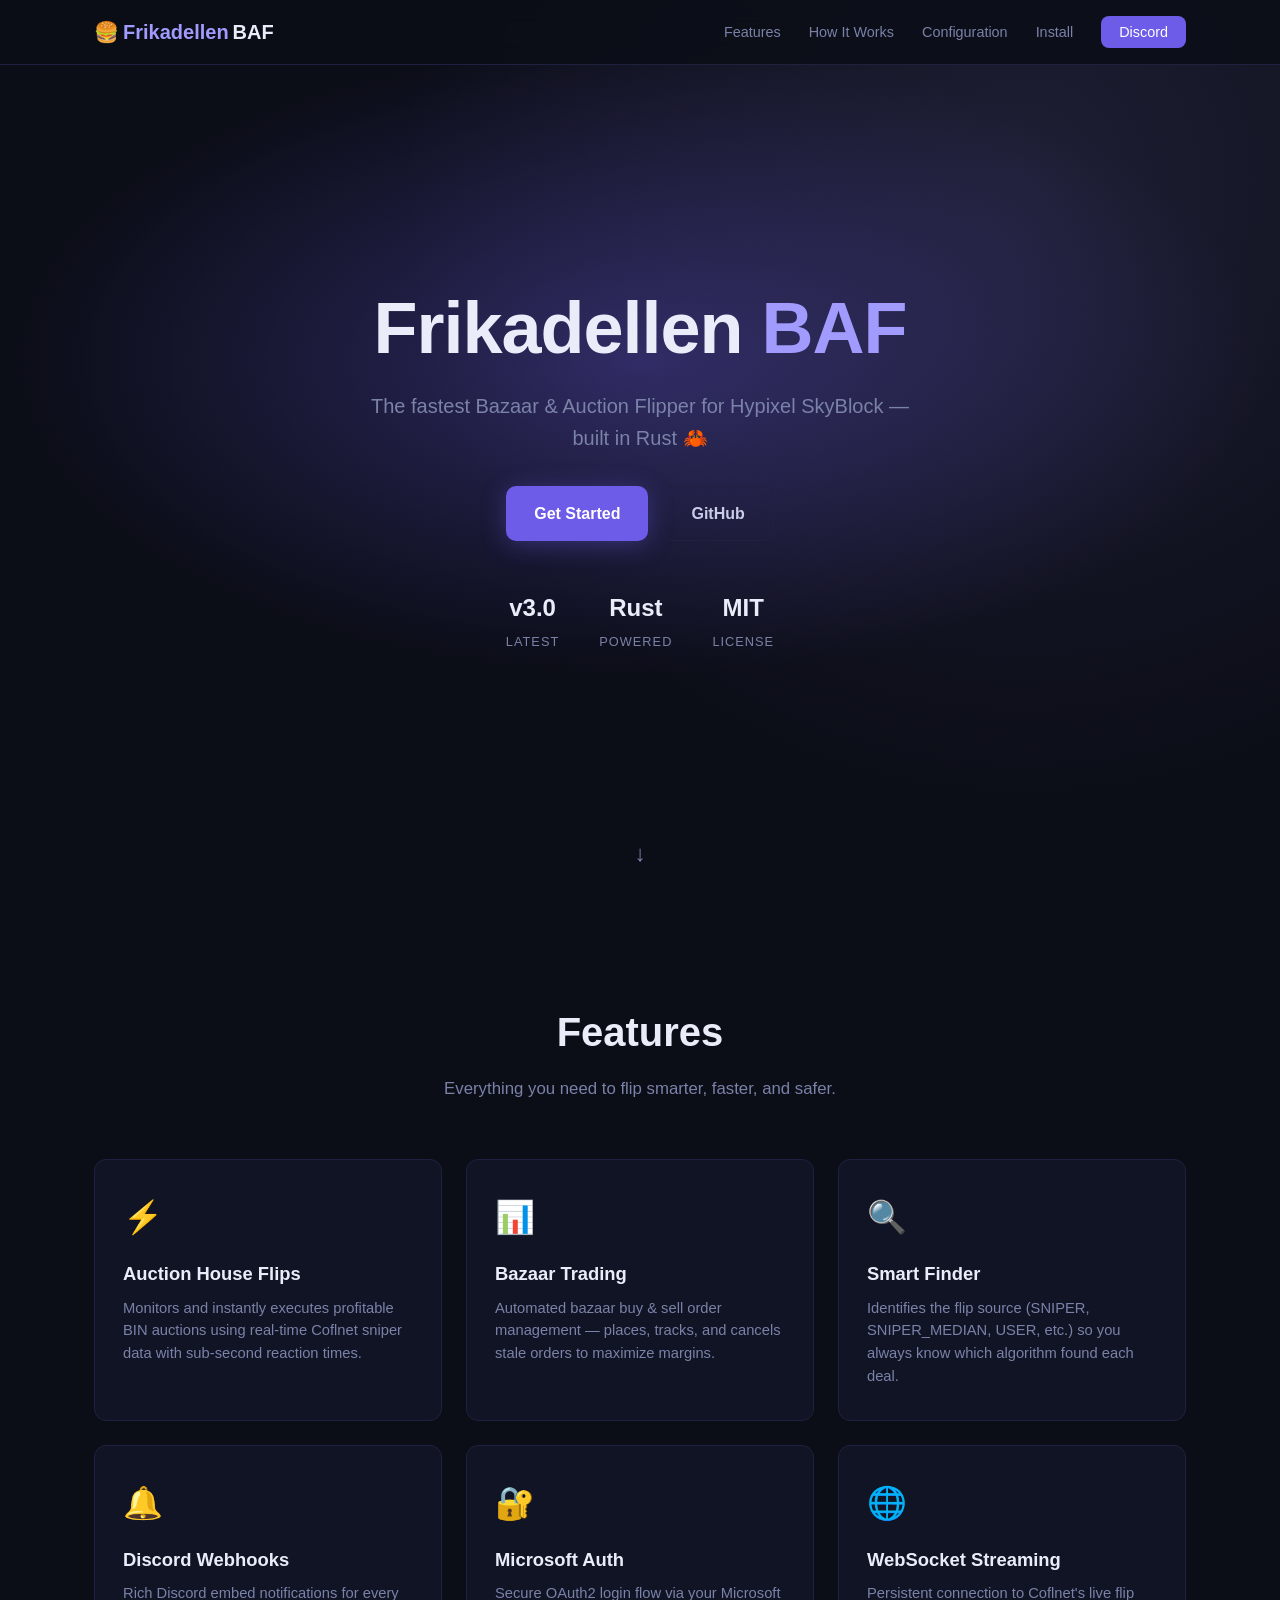
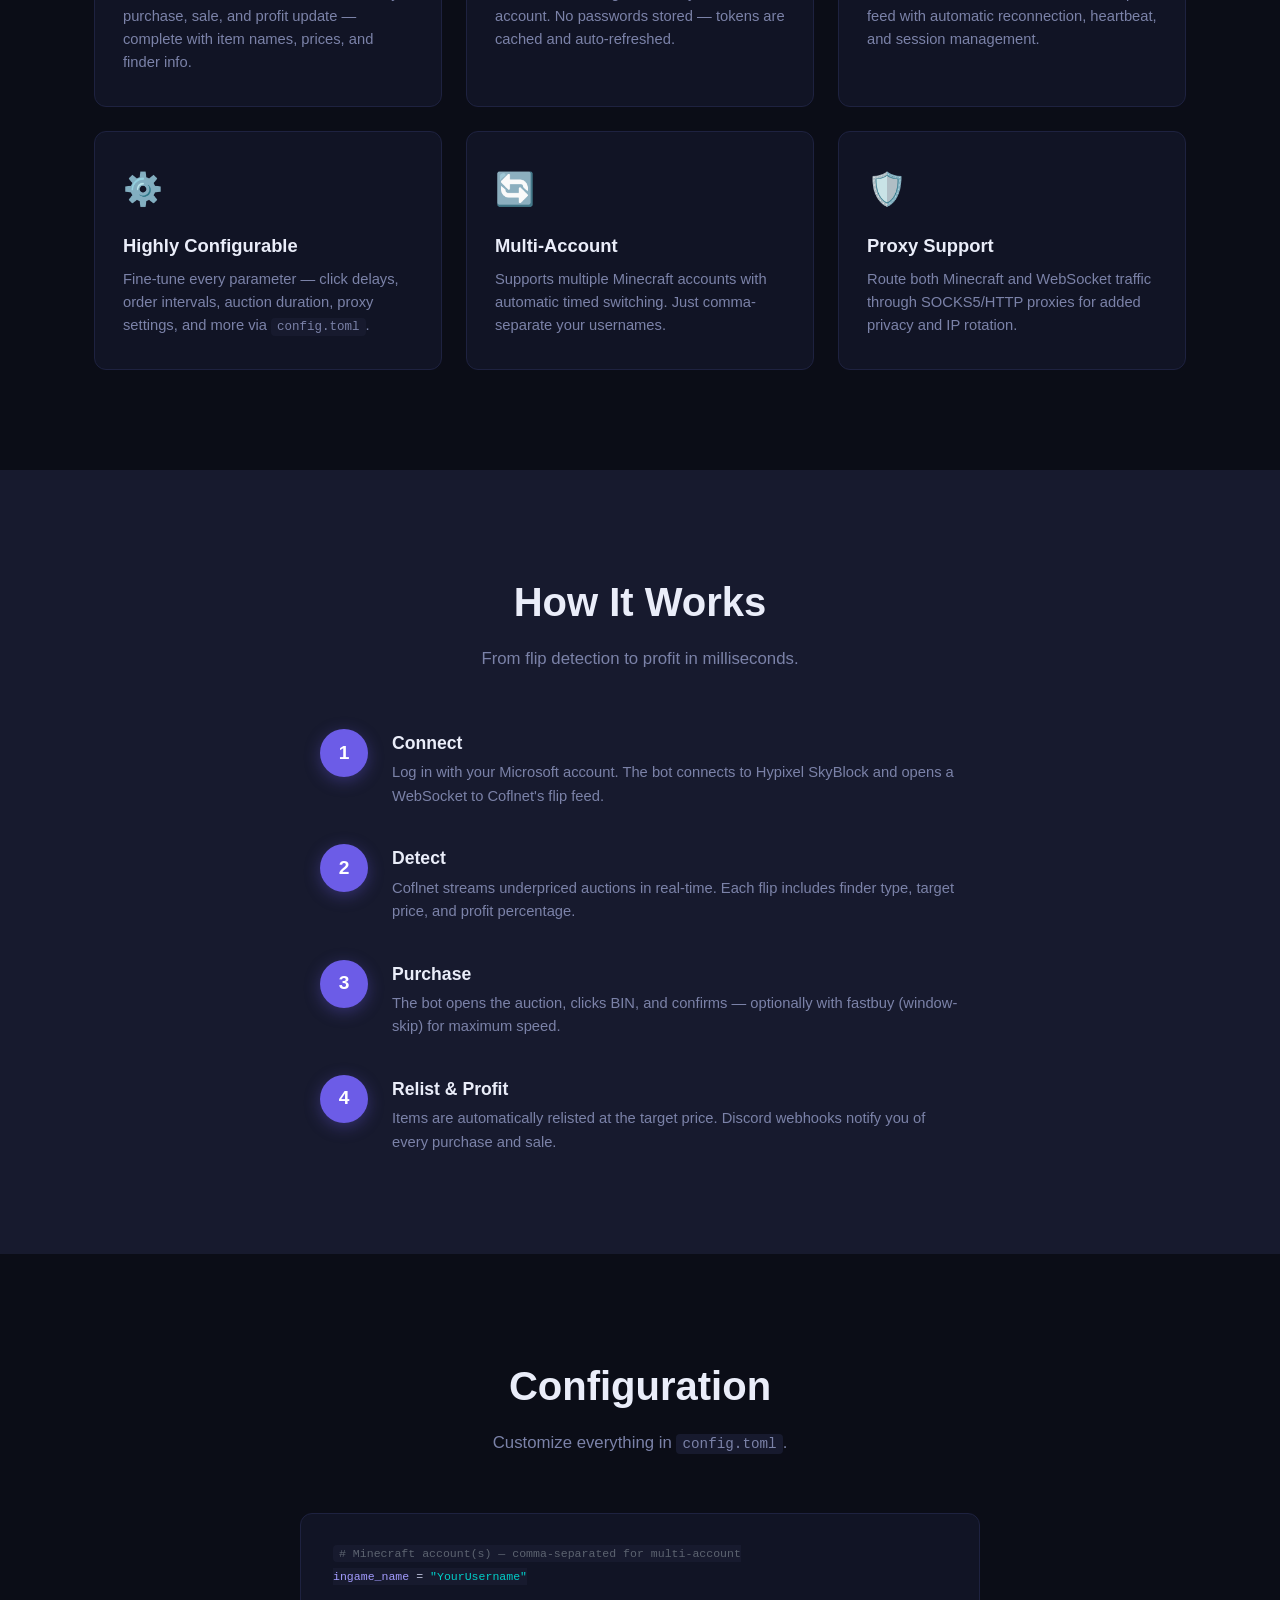
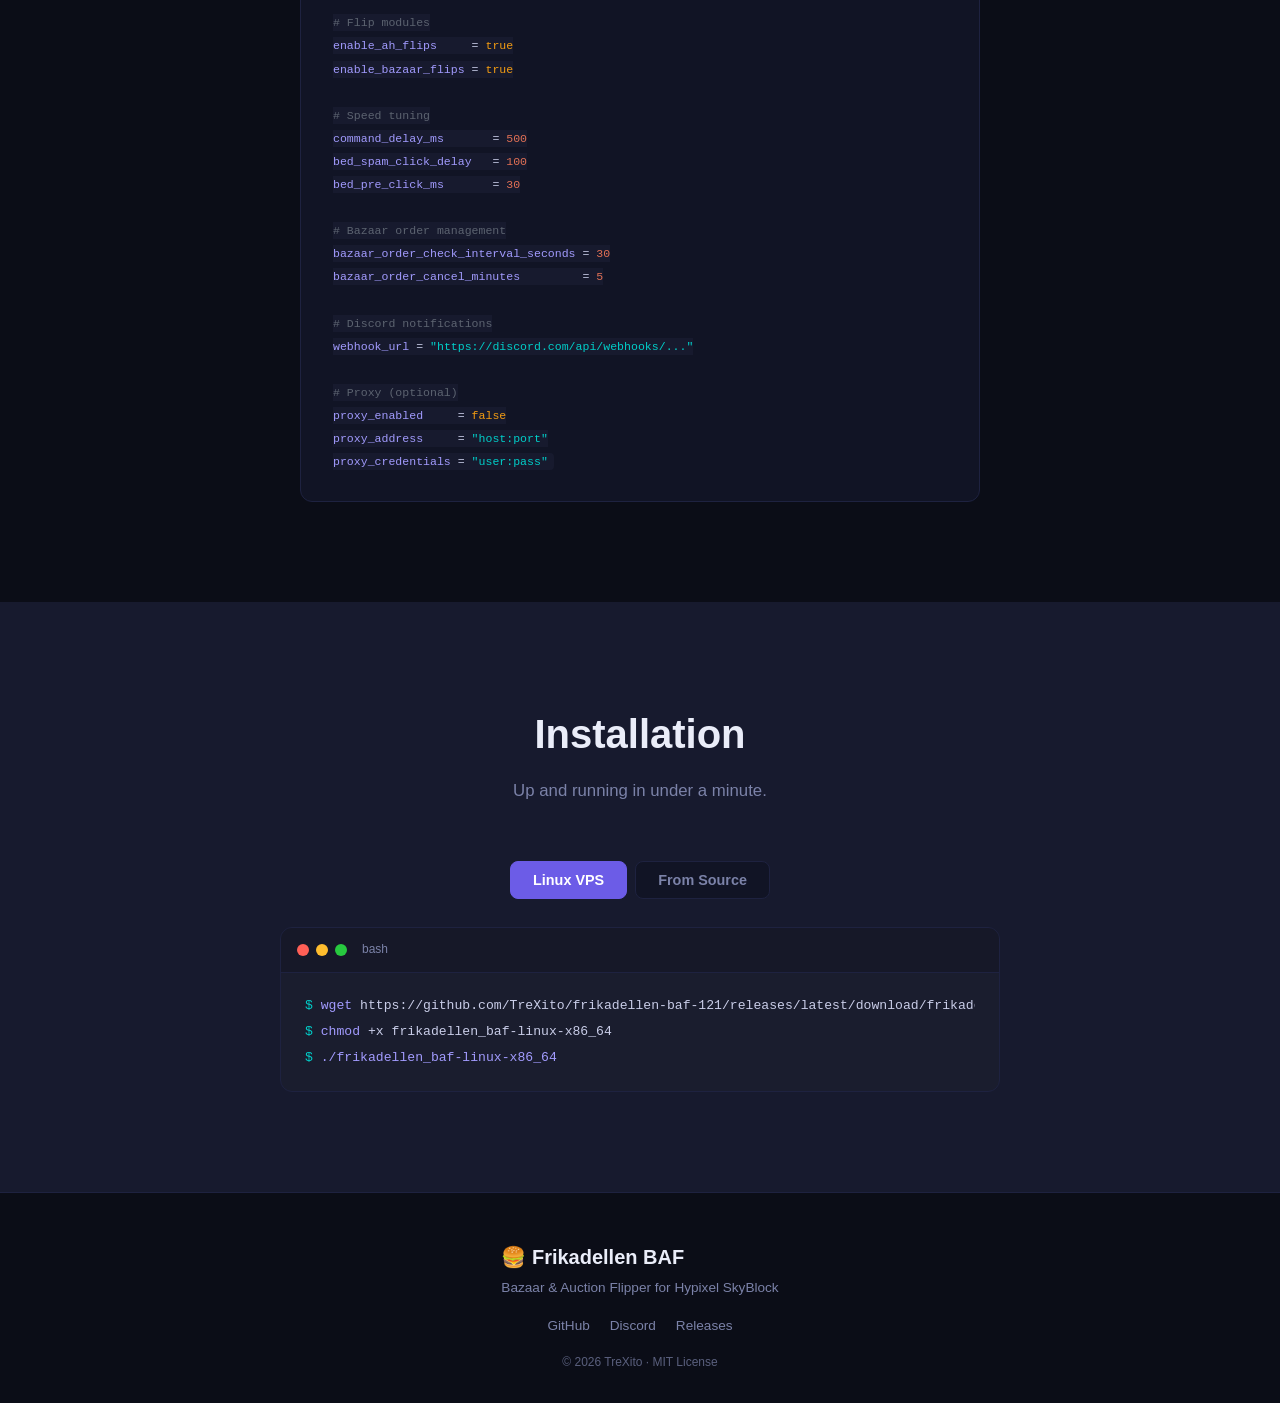
==== webpage/index.html @ a5d0af3d "Add responsive webpage folder with landing page for Frikadellen BAF Co-authored-by: TreXito <8147594" ====
<!DOCTYPE html>
<html lang="en">
<head>
    <meta charset="UTF-8">
    <meta name="viewport" content="width=device-width, initial-scale=1.0">
    <title>Frikadellen BAF — Bazaar &amp; Auction Flipper</title>
    <link rel="stylesheet" href="style.css">
    <link rel="icon" href="data:image/svg+xml,<svg xmlns='http://www.w3.org/2000/svg' viewBox='0 0 100 100'><text y='.9em' font-size='90'>🍔</text></svg>">
</head>
<body>

<!-- ── Navigation ─────────────────────────────────────────────── -->
<nav id="navbar">
    <div class="nav-container">
        <a href="#" class="logo">🍔 <span>Frikadellen</span> BAF</a>
        <button type="button" class="nav-toggle" aria-label="Toggle menu">
            <span></span><span></span><span></span>
        </button>
        <ul class="nav-links">
            <li><a href="#features">Features</a></li>
            <li><a href="#how-it-works">How It Works</a></li>
            <li><a href="#config">Configuration</a></li>
            <li><a href="#install">Install</a></li>
            <li><a href="https://discord.gg/42DvX6T9jh" class="btn-nav" target="_blank" rel="noopener">Discord</a></li>
        </ul>
    </div>
</nav>

<!-- ── Hero ────────────────────────────────────────────────────── -->
<header id="hero">
    <div class="hero-bg"></div>
    <div class="hero-content">
        <h1>Frikadellen <span class="accent">BAF</span></h1>
        <p class="tagline">The fastest Bazaar &amp; Auction Flipper for Hypixel SkyBlock — built in Rust&nbsp;🦀</p>
        <div class="hero-buttons">
            <a href="#install" class="btn btn-primary">Get Started</a>
            <a href="https://github.com/TreXito/frikadellen-baf-121" class="btn btn-outline" target="_blank" rel="noopener">GitHub</a>
        </div>
        <div class="hero-stats">
            <div class="stat"><span class="stat-value">v3.0</span><span class="stat-label">Latest</span></div>
            <div class="stat"><span class="stat-value">Rust</span><span class="stat-label">Powered</span></div>
            <div class="stat"><span class="stat-value">MIT</span><span class="stat-label">License</span></div>
        </div>
    </div>
    <div class="scroll-hint" aria-hidden="true">
        <span>↓</span>
    </div>
</header>

<!-- ── Features ────────────────────────────────────────────────── -->
<section id="features">
    <div class="container">
        <h2 class="section-title">Features</h2>
        <p class="section-subtitle">Everything you need to flip smarter, faster, and safer.</p>

        <div class="features-grid">

            <div class="feature-card">
                <div class="feature-icon">⚡</div>
                <h3>Auction House Flips</h3>
                <p>Monitors and instantly executes profitable BIN auctions using real-time Coflnet sniper data with sub-second reaction times.</p>
            </div>

            <div class="feature-card">
                <div class="feature-icon">📊</div>
                <h3>Bazaar Trading</h3>
                <p>Automated bazaar buy &amp; sell order management — places, tracks, and cancels stale orders to maximize margins.</p>
            </div>

            <div class="feature-card">
                <div class="feature-icon">🔍</div>
                <h3>Smart Finder</h3>
                <p>Identifies the flip source (SNIPER, SNIPER_MEDIAN, USER, etc.) so you always know which algorithm found each deal.</p>
            </div>

            <div class="feature-card">
                <div class="feature-icon">🔔</div>
                <h3>Discord Webhooks</h3>
                <p>Rich Discord embed notifications for every purchase, sale, and profit update — complete with item names, prices, and finder info.</p>
            </div>

            <div class="feature-card">
                <div class="feature-icon">🔐</div>
                <h3>Microsoft Auth</h3>
                <p>Secure OAuth2 login flow via your Microsoft account. No passwords stored — tokens are cached and auto-refreshed.</p>
            </div>

            <div class="feature-card">
                <div class="feature-icon">🌐</div>
                <h3>WebSocket Streaming</h3>
                <p>Persistent connection to Coflnet's live flip feed with automatic reconnection, heartbeat, and session management.</p>
            </div>

            <div class="feature-card">
                <div class="feature-icon">⚙️</div>
                <h3>Highly Configurable</h3>
                <p>Fine-tune every parameter — click delays, order intervals, auction duration, proxy settings, and more via <code>config.toml</code>.</p>
            </div>

            <div class="feature-card">
                <div class="feature-icon">🔄</div>
                <h3>Multi-Account</h3>
                <p>Supports multiple Minecraft accounts with automatic timed switching. Just comma-separate your usernames.</p>
            </div>

            <div class="feature-card">
                <div class="feature-icon">🛡️</div>
                <h3>Proxy Support</h3>
                <p>Route both Minecraft and WebSocket traffic through SOCKS5/HTTP proxies for added privacy and IP rotation.</p>
            </div>

        </div>
    </div>
</section>

<!-- ── How It Works ────────────────────────────────────────────── -->
<section id="how-it-works">
    <div class="container">
        <h2 class="section-title">How It Works</h2>
        <p class="section-subtitle">From flip detection to profit in milliseconds.</p>

        <div class="steps">
            <div class="step">
                <div class="step-number">1</div>
                <div class="step-content">
                    <h3>Connect</h3>
                    <p>Log in with your Microsoft account. The bot connects to Hypixel SkyBlock and opens a WebSocket to Coflnet's flip feed.</p>
                </div>
            </div>
            <div class="step">
                <div class="step-number">2</div>
                <div class="step-content">
                    <h3>Detect</h3>
                    <p>Coflnet streams underpriced auctions in real-time. Each flip includes finder type, target price, and profit percentage.</p>
                </div>
            </div>
            <div class="step">
                <div class="step-number">3</div>
                <div class="step-content">
                    <h3>Purchase</h3>
                    <p>The bot opens the auction, clicks BIN, and confirms — optionally with fastbuy (window-skip) for maximum speed.</p>
                </div>
            </div>
            <div class="step">
                <div class="step-number">4</div>
                <div class="step-content">
                    <h3>Relist &amp; Profit</h3>
                    <p>Items are automatically relisted at the target price. Discord webhooks notify you of every purchase and sale.</p>
                </div>
            </div>
        </div>
    </div>
</section>

<!-- ── Configuration ───────────────────────────────────────────── -->
<section id="config">
    <div class="container">
        <h2 class="section-title">Configuration</h2>
        <p class="section-subtitle">Customize everything in <code>config.toml</code>.</p>

        <div class="config-block">
            <pre><code><span class="c"># Minecraft account(s) — comma-separated for multi-account</span>
<span class="k">ingame_name</span> = <span class="s">"YourUsername"</span>

<span class="c"># Flip modules</span>
<span class="k">enable_ah_flips</span>     = <span class="b">true</span>
<span class="k">enable_bazaar_flips</span> = <span class="b">true</span>

<span class="c"># Speed tuning</span>
<span class="k">command_delay_ms</span>       = <span class="n">500</span>
<span class="k">bed_spam_click_delay</span>   = <span class="n">100</span>
<span class="k">bed_pre_click_ms</span>       = <span class="n">30</span>

<span class="c"># Bazaar order management</span>
<span class="k">bazaar_order_check_interval_seconds</span> = <span class="n">30</span>
<span class="k">bazaar_order_cancel_minutes</span>         = <span class="n">5</span>

<span class="c"># Discord notifications</span>
<span class="k">webhook_url</span> = <span class="s">"https://discord.com/api/webhooks/..."</span>

<span class="c"># Proxy (optional)</span>
<span class="k">proxy_enabled</span>     = <span class="b">false</span>
<span class="k">proxy_address</span>     = <span class="s">"host:port"</span>
<span class="k">proxy_credentials</span> = <span class="s">"user:pass"</span></code></pre>
        </div>
    </div>
</section>

<!-- ── Install ─────────────────────────────────────────────────── -->
<section id="install">
    <div class="container">
        <h2 class="section-title">Installation</h2>
        <p class="section-subtitle">Up and running in under a minute.</p>

        <div class="install-tabs">
            <button type="button" class="tab active" data-tab="linux">Linux VPS</button>
            <button type="button" class="tab" data-tab="source">From Source</button>
        </div>

        <div class="install-content active" id="tab-linux">
            <div class="terminal">
                <div class="terminal-header">
                    <span class="dot red"></span>
                    <span class="dot yellow"></span>
                    <span class="dot green"></span>
                    <span class="terminal-title">bash</span>
                </div>
                <div class="terminal-body">
                    <p><span class="prompt">$</span> <span class="cmd">wget</span> https://github.com/TreXito/frikadellen-baf-121/releases/latest/download/frikadellen_baf-linux-x86_64</p>
                    <p><span class="prompt">$</span> <span class="cmd">chmod</span> +x frikadellen_baf-linux-x86_64</p>
                    <p><span class="prompt">$</span> <span class="cmd">./frikadellen_baf-linux-x86_64</span></p>
                </div>
            </div>
        </div>

        <div class="install-content" id="tab-source">
            <div class="terminal">
                <div class="terminal-header">
                    <span class="dot red"></span>
                    <span class="dot yellow"></span>
                    <span class="dot green"></span>
                    <span class="terminal-title">bash</span>
                </div>
                <div class="terminal-body">
                    <p><span class="prompt">$</span> <span class="cmd">rustup</span> install nightly</p>
                    <p><span class="prompt">$</span> <span class="cmd">rustup</span> default nightly</p>
                    <p><span class="prompt">$</span> <span class="cmd">cargo</span> build --release</p>
                    <p><span class="prompt">$</span> <span class="cmd">./target/release/frikadellen_baf</span></p>
                </div>
            </div>
        </div>
    </div>
</section>

<!-- ── Footer ──────────────────────────────────────────────────── -->
<footer>
    <div class="container footer-content">
        <div class="footer-brand">
            <span class="logo">🍔 Frikadellen BAF</span>
            <p>Bazaar &amp; Auction Flipper for Hypixel SkyBlock</p>
        </div>
        <div class="footer-links">
            <a href="https://github.com/TreXito/frikadellen-baf-121" target="_blank" rel="noopener">GitHub</a>
            <a href="https://discord.gg/42DvX6T9jh" target="_blank" rel="noopener">Discord</a>
            <a href="https://github.com/TreXito/frikadellen-baf-121/releases" target="_blank" rel="noopener">Releases</a>
        </div>
        <p class="footer-copy">&copy; 2026 TreXito &middot; MIT License</p>
    </div>
</footer>

<script src="script.js"></script>
</body>
</html>
---- webpage/style.css ----
/* ── Reset & Base ──────────────────────────────────────────── */
*,
*::before,
*::after {
    margin: 0;
    padding: 0;
    box-sizing: border-box;
}

:root {
    --bg:        #0b0d17;
    --bg-card:   #111425;
    --bg-nav:    rgba(11, 13, 23, .85);
    --surface:   #171a2e;
    --border:    #1e2240;
    --text:      #c9cde8;
    --text-dim:  #7b82a8;
    --heading:   #eaedf9;
    --accent:    #6c5ce7;
    --accent2:   #a29bfe;
    --glow:      rgba(108, 92, 231, .35);
    --success:   #00cec9;
    --radius:    12px;
    --max-w:     1140px;
    --transition: .3s ease;
}

html {
    scroll-behavior: smooth;
    font-size: 16px;
}

body {
    font-family: 'Inter', -apple-system, BlinkMacSystemFont, 'Segoe UI', Roboto, sans-serif;
    background: var(--bg);
    color: var(--text);
    line-height: 1.6;
    overflow-x: hidden;
}

a { color: var(--accent2); text-decoration: none; transition: color var(--transition); }
a:hover { color: #fff; }

code {
    font-family: 'JetBrains Mono', 'Fira Code', monospace;
    background: var(--surface);
    padding: 2px 6px;
    border-radius: 4px;
    font-size: .85em;
}

.container { max-width: var(--max-w); margin: 0 auto; padding: 0 24px; }

/* ── Navigation ───────────────────────────────────────────── */
#navbar {
    position: fixed;
    top: 0;
    left: 0;
    right: 0;
    z-index: 100;
    background: var(--bg-nav);
    backdrop-filter: blur(12px);
    -webkit-backdrop-filter: blur(12px);
    border-bottom: 1px solid var(--border);
    transition: background var(--transition);
}

.nav-container {
    max-width: var(--max-w);
    margin: 0 auto;
    padding: 0 24px;
    display: flex;
    align-items: center;
    justify-content: space-between;
    height: 64px;
}

.logo {
    font-size: 1.25rem;
    font-weight: 700;
    color: var(--heading);
    display: flex;
    align-items: center;
    gap: 4px;
}
.logo span { color: var(--accent2); }

.nav-links {
    list-style: none;
    display: flex;
    align-items: center;
    gap: 28px;
}
.nav-links a {
    color: var(--text-dim);
    font-size: .9rem;
    font-weight: 500;
    transition: color var(--transition);
}
.nav-links a:hover { color: #fff; }

.btn-nav {
    background: var(--accent);
    color: #fff !important;
    padding: 8px 18px;
    border-radius: 8px;
    font-weight: 600;
}
.btn-nav:hover { background: var(--accent2); }

/* Hamburger */
.nav-toggle {
    display: none;
    background: none;
    border: none;
    cursor: pointer;
    flex-direction: column;
    gap: 5px;
}
.nav-toggle span {
    display: block;
    width: 24px;
    height: 2px;
    background: var(--text);
    border-radius: 2px;
    transition: transform var(--transition), opacity var(--transition);
}

/* ── Hero ─────────────────────────────────────────────────── */
#hero {
    position: relative;
    min-height: 100vh;
    display: flex;
    flex-direction: column;
    align-items: center;
    justify-content: center;
    text-align: center;
    padding: 100px 24px 60px;
    overflow: hidden;
}

.hero-bg {
    position: absolute;
    inset: 0;
    background:
        radial-gradient(ellipse 70% 50% at 50% 40%, var(--glow) 0%, transparent 70%),
        radial-gradient(circle at 80% 20%, rgba(162, 155, 254, .12) 0%, transparent 50%);
    z-index: 0;
}

.hero-content { position: relative; z-index: 1; max-width: 720px; }

#hero h1 {
    font-size: clamp(2.5rem, 6vw, 4.5rem);
    font-weight: 800;
    color: var(--heading);
    letter-spacing: -1px;
    line-height: 1.15;
    margin-bottom: 20px;
}
.accent { color: var(--accent2); }

.tagline {
    font-size: clamp(1rem, 2.2vw, 1.25rem);
    color: var(--text-dim);
    max-width: 560px;
    margin: 0 auto 32px;
}

.hero-buttons { display: flex; gap: 14px; justify-content: center; flex-wrap: wrap; }

.btn {
    display: inline-flex;
    align-items: center;
    gap: 8px;
    padding: 14px 28px;
    border-radius: 10px;
    font-weight: 600;
    font-size: 1rem;
    transition: transform var(--transition), box-shadow var(--transition), background var(--transition);
    cursor: pointer;
    border: none;
}
.btn:hover { transform: translateY(-2px); }

.btn-primary {
    background: var(--accent);
    color: #fff;
    box-shadow: 0 4px 24px var(--glow);
}
.btn-primary:hover { background: var(--accent2); color: #fff; }

.btn-outline {
    background: transparent;
    color: var(--text);
    border: 1px solid var(--border);
}
.btn-outline:hover { border-color: var(--accent2); color: #fff; }

.hero-stats {
    display: flex;
    justify-content: center;
    gap: 40px;
    margin-top: 48px;
}
.stat { text-align: center; }
.stat-value { display: block; font-size: 1.5rem; font-weight: 700; color: var(--heading); }
.stat-label { font-size: .8rem; color: var(--text-dim); text-transform: uppercase; letter-spacing: 1px; }

.scroll-hint {
    position: absolute;
    bottom: 28px;
    animation: bounce 2s infinite;
    color: var(--text-dim);
    font-size: 1.4rem;
}
@keyframes bounce {
    0%, 100% { transform: translateY(0); }
    50%      { transform: translateY(8px); }
}

/* ── Sections ─────────────────────────────────────────────── */
section {
    padding: 100px 0;
}
section:nth-child(odd) { background: var(--bg); }
section:nth-child(even) { background: var(--surface); }

.section-title {
    font-size: clamp(1.8rem, 4vw, 2.5rem);
    font-weight: 800;
    color: var(--heading);
    text-align: center;
    margin-bottom: 12px;
}
.section-subtitle {
    text-align: center;
    color: var(--text-dim);
    max-width: 520px;
    margin: 0 auto 56px;
    font-size: 1.05rem;
}

/* ── Feature Cards ────────────────────────────────────────── */
.features-grid {
    display: grid;
    grid-template-columns: repeat(auto-fill, minmax(300px, 1fr));
    gap: 24px;
}

.feature-card {
    background: var(--bg-card);
    border: 1px solid var(--border);
    border-radius: var(--radius);
    padding: 32px 28px;
    transition: transform var(--transition), border-color var(--transition), box-shadow var(--transition);
}
.feature-card:hover {
    transform: translateY(-4px);
    border-color: var(--accent);
    box-shadow: 0 8px 32px rgba(108, 92, 231, .15);
}

.feature-icon {
    font-size: 2rem;
    margin-bottom: 16px;
}

.feature-card h3 {
    font-size: 1.15rem;
    color: var(--heading);
    margin-bottom: 8px;
}
.feature-card p {
    color: var(--text-dim);
    font-size: .92rem;
    line-height: 1.55;
}

/* ── Steps ────────────────────────────────────────────────── */
.steps {
    max-width: 640px;
    margin: 0 auto;
    display: flex;
    flex-direction: column;
    gap: 36px;
}

.step {
    display: flex;
    align-items: flex-start;
    gap: 24px;
}

.step-number {
    flex-shrink: 0;
    width: 48px;
    height: 48px;
    border-radius: 50%;
    background: var(--accent);
    color: #fff;
    font-weight: 700;
    font-size: 1.2rem;
    display: flex;
    align-items: center;
    justify-content: center;
    box-shadow: 0 4px 16px var(--glow);
}

.step-content h3 {
    color: var(--heading);
    font-size: 1.1rem;
    margin-bottom: 4px;
}
.step-content p {
    color: var(--text-dim);
    font-size: .92rem;
}

/* ── Config Block ─────────────────────────────────────────── */
.config-block {
    background: var(--bg-card);
    border: 1px solid var(--border);
    border-radius: var(--radius);
    padding: 28px 32px;
    overflow-x: auto;
    max-width: 680px;
    margin: 0 auto;
}
.config-block pre {
    font-family: 'JetBrains Mono', 'Fira Code', monospace;
    font-size: .85rem;
    line-height: 1.7;
    color: var(--text);
}
.config-block .c { color: #5c6370; }
.config-block .k { color: var(--accent2); }
.config-block .s { color: var(--success); }
.config-block .b { color: #f39c12; }
.config-block .n { color: #e17055; }

/* ── Install Tabs ─────────────────────────────────────────── */
.install-tabs {
    display: flex;
    justify-content: center;
    gap: 8px;
    margin-bottom: 28px;
}

.tab {
    background: var(--bg-card);
    border: 1px solid var(--border);
    color: var(--text-dim);
    padding: 10px 22px;
    border-radius: 8px;
    cursor: pointer;
    font-size: .9rem;
    font-weight: 600;
    transition: background var(--transition), color var(--transition), border-color var(--transition);
}
.tab:hover { color: #fff; border-color: var(--accent); }
.tab.active { background: var(--accent); color: #fff; border-color: var(--accent); }

.install-content { display: none; max-width: 720px; margin: 0 auto; }
.install-content.active { display: block; }

/* Terminal */
.terminal {
    background: #1a1d2e;
    border: 1px solid var(--border);
    border-radius: var(--radius);
    overflow: hidden;
}
.terminal-header {
    display: flex;
    align-items: center;
    gap: 7px;
    padding: 12px 16px;
    background: #13152380;
    border-bottom: 1px solid var(--border);
}
.dot { width: 12px; height: 12px; border-radius: 50%; }
.dot.red    { background: #ff5f56; }
.dot.yellow { background: #ffbd2e; }
.dot.green  { background: #27c93f; }
.terminal-title { margin-left: 8px; font-size: .75rem; color: var(--text-dim); }
.terminal-body {
    padding: 20px 24px;
    font-family: 'JetBrains Mono', 'Fira Code', monospace;
    font-size: .82rem;
    line-height: 2;
}
.terminal-body p { white-space: nowrap; overflow-x: auto; }
.prompt { color: var(--success); }
.cmd    { color: var(--accent2); }

/* ── Footer ───────────────────────────────────────────────── */
footer {
    padding: 48px 0 32px;
    border-top: 1px solid var(--border);
    background: var(--bg);
}
.footer-content {
    display: flex;
    flex-direction: column;
    align-items: center;
    gap: 16px;
    text-align: center;
}
.footer-brand p { color: var(--text-dim); font-size: .85rem; margin-top: 4px; }
.footer-links { display: flex; gap: 20px; }
.footer-links a { color: var(--text-dim); font-size: .85rem; }
.footer-links a:hover { color: var(--accent2); }
.footer-copy { color: var(--text-dim); font-size: .75rem; opacity: .7; }

/* ── Mobile ───────────────────────────────────────────────── */
@media (max-width: 768px) {
    .nav-toggle { display: flex; }

    .nav-links {
        position: fixed;
        top: 64px;
        left: 0;
        right: 0;
        background: var(--bg-nav);
        backdrop-filter: blur(12px);
        -webkit-backdrop-filter: blur(12px);
        flex-direction: column;
        gap: 0;
        padding: 8px 0;
        border-bottom: 1px solid var(--border);
        transform: translateY(-120%);
        opacity: 0;
        transition: transform var(--transition), opacity var(--transition);
    }
    .nav-links.open {
        transform: translateY(0);
        opacity: 1;
    }
    .nav-links li { width: 100%; }
    .nav-links a {
        display: block;
        padding: 14px 24px;
        border-bottom: 1px solid var(--border);
    }
    .btn-nav { text-align: center; margin: 8px 24px; border-radius: 8px; }

    section { padding: 64px 0; }

    .features-grid { grid-template-columns: 1fr; }

    .hero-stats { gap: 24px; }

    .terminal-body { font-size: .72rem; }
}

@media (max-width: 480px) {
    #hero h1 { font-size: 2rem; }
    .tagline { font-size: .95rem; }
    .hero-buttons { flex-direction: column; align-items: center; }
    .btn { width: 100%; justify-content: center; }
    .config-block { padding: 16px; }
    .config-block pre { font-size: .75rem; }
}
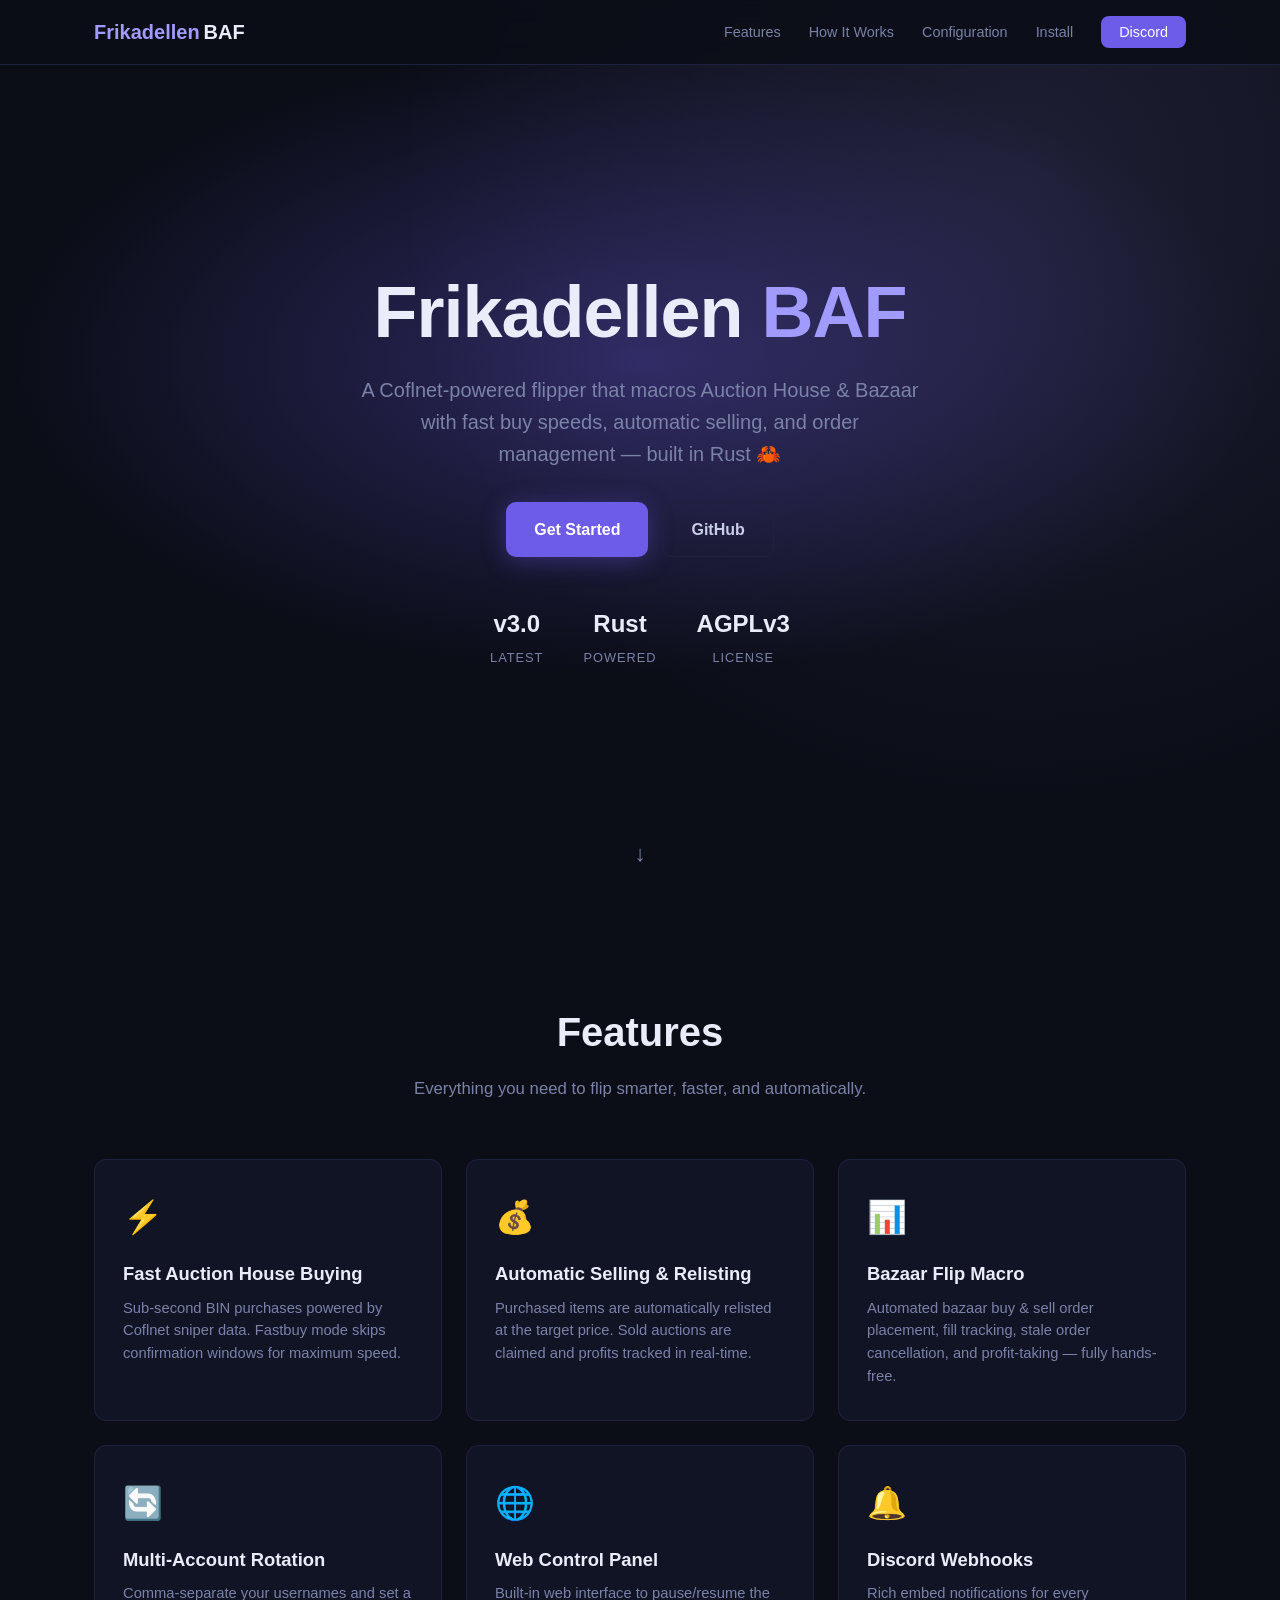
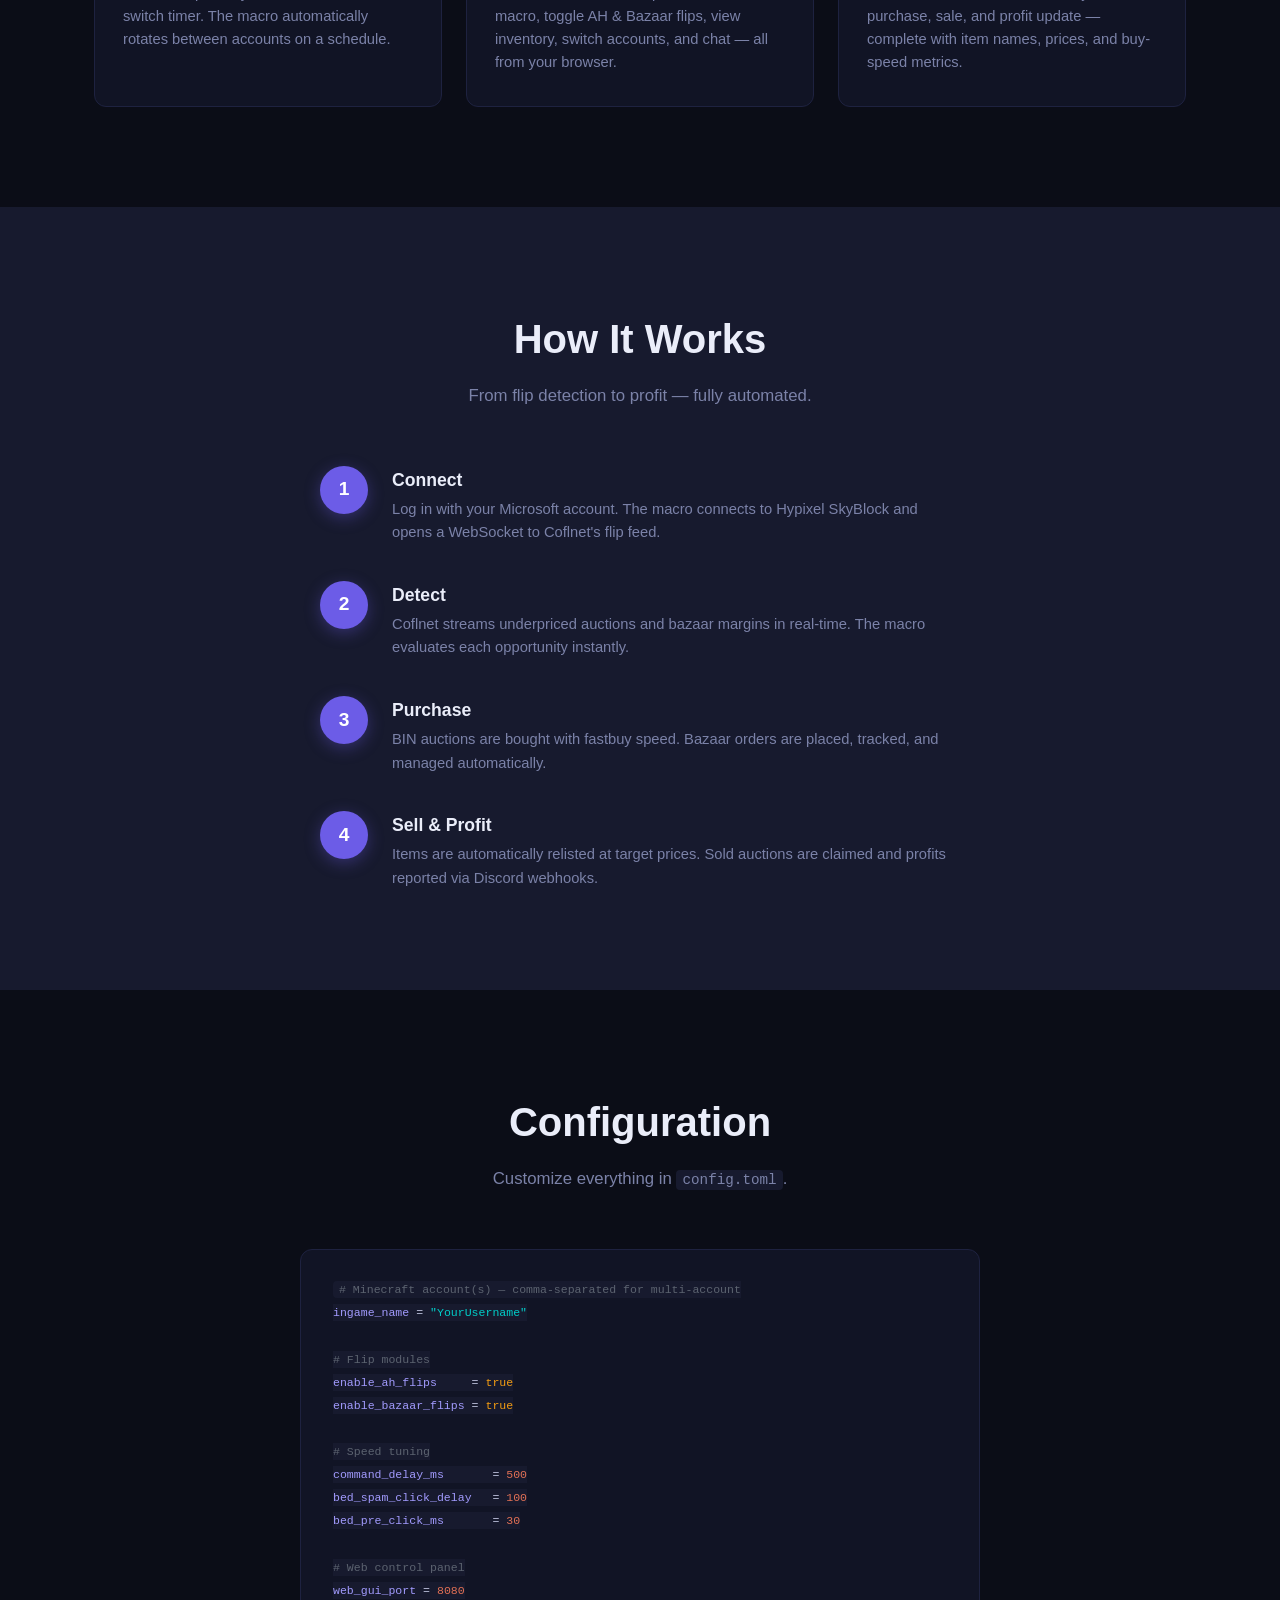
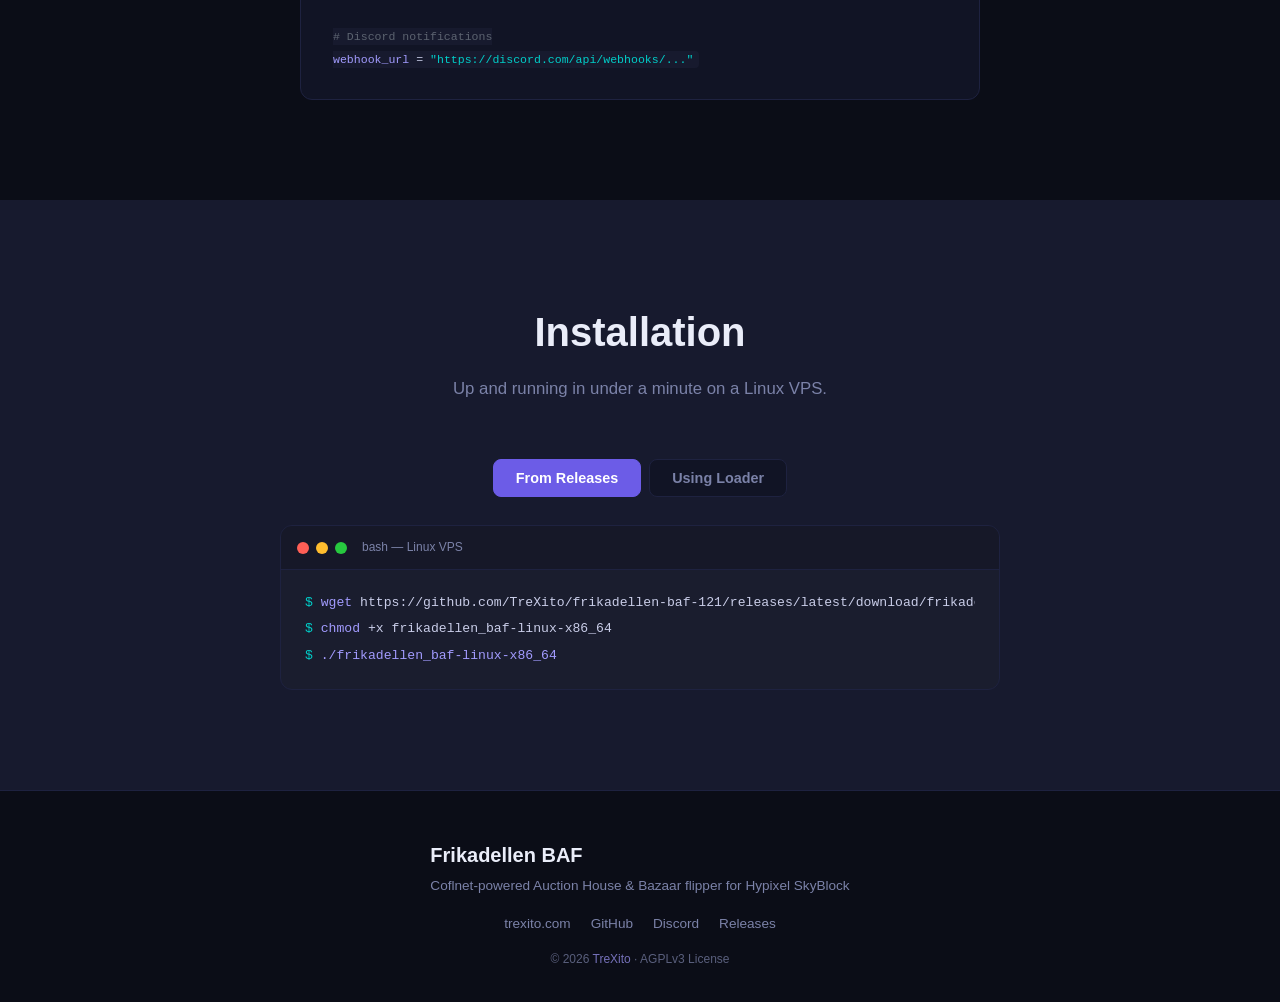
==== commit dcd78597: "Add web control panel, update landing page, fix set_equipment errors - Add axum-based web control pa" ====
--- a/webpage/index.html
+++ b/webpage/index.html
@@ -5,17 +5,14 @@
     <meta name="viewport" content="width=device-width, initial-scale=1.0">
     <title>Frikadellen BAF — Bazaar &amp; Auction Flipper</title>
     <link rel="stylesheet" href="style.css">
-    <link rel="icon" href="data:image/svg+xml,<svg xmlns='http://www.w3.org/2000/svg' viewBox='0 0 100 100'><text y='.9em' font-size='90'>🍔</text></svg>">
+    <link rel="icon" href="data:image/svg+xml,<svg xmlns='http://www.w3.org/2000/svg' viewBox='0 0 100 100'><text y='.9em' font-size='90'>🦀</text></svg>">
 </head>
 <body>
 
 <!-- ── Navigation ─────────────────────────────────────────────── -->
 <nav id="navbar">
     <div class="nav-container">
-        <a href="#" class="logo">🍔 <span>Frikadellen</span> BAF</a>
-        <button type="button" class="nav-toggle" aria-label="Toggle menu">
-            <span></span><span></span><span></span>
-        </button>
+        <a href="#" class="logo"><span>Frikadellen</span> BAF</a>
         <ul class="nav-links">
             <li><a href="#features">Features</a></li>
             <li><a href="#how-it-works">How It Works</a></li>
@@ -31,7 +28,7 @@
     <div class="hero-bg"></div>
     <div class="hero-content">
         <h1>Frikadellen <span class="accent">BAF</span></h1>
-        <p class="tagline">The fastest Bazaar &amp; Auction Flipper for Hypixel SkyBlock — built in Rust&nbsp;🦀</p>
+        <p class="tagline">A Coflnet-powered flipper that macros Auction House &amp; Bazaar with fast buy speeds, automatic selling, and order management — built in Rust&nbsp;🦀</p>
         <div class="hero-buttons">
             <a href="#install" class="btn btn-primary">Get Started</a>
             <a href="https://github.com/TreXito/frikadellen-baf-121" class="btn btn-outline" target="_blank" rel="noopener">GitHub</a>
@@ -39,7 +36,7 @@
         <div class="hero-stats">
             <div class="stat"><span class="stat-value">v3.0</span><span class="stat-label">Latest</span></div>
             <div class="stat"><span class="stat-value">Rust</span><span class="stat-label">Powered</span></div>
-            <div class="stat"><span class="stat-value">MIT</span><span class="stat-label">License</span></div>
+            <div class="stat"><span class="stat-value">AGPLv3</span><span class="stat-label">License</span></div>
         </div>
     </div>
     <div class="scroll-hint" aria-hidden="true">
@@ -51,62 +48,44 @@
 <section id="features">
     <div class="container">
         <h2 class="section-title">Features</h2>
-        <p class="section-subtitle">Everything you need to flip smarter, faster, and safer.</p>
+        <p class="section-subtitle">Everything you need to flip smarter, faster, and automatically.</p>
 
         <div class="features-grid">
 
             <div class="feature-card">
                 <div class="feature-icon">⚡</div>
-                <h3>Auction House Flips</h3>
-                <p>Monitors and instantly executes profitable BIN auctions using real-time Coflnet sniper data with sub-second reaction times.</p>
+                <h3>Fast Auction House Buying</h3>
+                <p>Sub-second BIN purchases powered by Coflnet sniper data. Fastbuy mode skips confirmation windows for maximum speed.</p>
+            </div>
+
+            <div class="feature-card">
+                <div class="feature-icon">💰</div>
+                <h3>Automatic Selling &amp; Relisting</h3>
+                <p>Purchased items are automatically relisted at the target price. Sold auctions are claimed and profits tracked in real-time.</p>
             </div>
 
             <div class="feature-card">
                 <div class="feature-icon">📊</div>
-                <h3>Bazaar Trading</h3>
-                <p>Automated bazaar buy &amp; sell order management — places, tracks, and cancels stale orders to maximize margins.</p>
-            </div>
-
-            <div class="feature-card">
-                <div class="feature-icon">🔍</div>
-                <h3>Smart Finder</h3>
-                <p>Identifies the flip source (SNIPER, SNIPER_MEDIAN, USER, etc.) so you always know which algorithm found each deal.</p>
+                <h3>Bazaar Flip Macro</h3>
+                <p>Automated bazaar buy &amp; sell order placement, fill tracking, stale order cancellation, and profit-taking — fully hands-free.</p>
+            </div>
+
+            <div class="feature-card">
+                <div class="feature-icon">🔄</div>
+                <h3>Multi-Account Rotation</h3>
+                <p>Comma-separate your usernames and set a switch timer. The macro automatically rotates between accounts on a schedule.</p>
+            </div>
+
+            <div class="feature-card">
+                <div class="feature-icon">🌐</div>
+                <h3>Web Control Panel</h3>
+                <p>Built-in web interface to pause/resume the macro, toggle AH &amp; Bazaar flips, view inventory, switch accounts, and chat — all from your browser.</p>
             </div>
 
             <div class="feature-card">
                 <div class="feature-icon">🔔</div>
                 <h3>Discord Webhooks</h3>
-                <p>Rich Discord embed notifications for every purchase, sale, and profit update — complete with item names, prices, and finder info.</p>
-            </div>
-
-            <div class="feature-card">
-                <div class="feature-icon">🔐</div>
-                <h3>Microsoft Auth</h3>
-                <p>Secure OAuth2 login flow via your Microsoft account. No passwords stored — tokens are cached and auto-refreshed.</p>
-            </div>
-
-            <div class="feature-card">
-                <div class="feature-icon">🌐</div>
-                <h3>WebSocket Streaming</h3>
-                <p>Persistent connection to Coflnet's live flip feed with automatic reconnection, heartbeat, and session management.</p>
-            </div>
-
-            <div class="feature-card">
-                <div class="feature-icon">⚙️</div>
-                <h3>Highly Configurable</h3>
-                <p>Fine-tune every parameter — click delays, order intervals, auction duration, proxy settings, and more via <code>config.toml</code>.</p>
-            </div>
-
-            <div class="feature-card">
-                <div class="feature-icon">🔄</div>
-                <h3>Multi-Account</h3>
-                <p>Supports multiple Minecraft accounts with automatic timed switching. Just comma-separate your usernames.</p>
-            </div>
-
-            <div class="feature-card">
-                <div class="feature-icon">🛡️</div>
-                <h3>Proxy Support</h3>
-                <p>Route both Minecraft and WebSocket traffic through SOCKS5/HTTP proxies for added privacy and IP rotation.</p>
+                <p>Rich embed notifications for every purchase, sale, and profit update — complete with item names, prices, and buy-speed metrics.</p>
             </div>
 
         </div>
@@ -117,35 +96,35 @@
 <section id="how-it-works">
     <div class="container">
         <h2 class="section-title">How It Works</h2>
-        <p class="section-subtitle">From flip detection to profit in milliseconds.</p>
+        <p class="section-subtitle">From flip detection to profit — fully automated.</p>
 
         <div class="steps">
             <div class="step">
                 <div class="step-number">1</div>
                 <div class="step-content">
                     <h3>Connect</h3>
-                    <p>Log in with your Microsoft account. The bot connects to Hypixel SkyBlock and opens a WebSocket to Coflnet's flip feed.</p>
+                    <p>Log in with your Microsoft account. The macro connects to Hypixel SkyBlock and opens a WebSocket to Coflnet's flip feed.</p>
                 </div>
             </div>
             <div class="step">
                 <div class="step-number">2</div>
                 <div class="step-content">
                     <h3>Detect</h3>
-                    <p>Coflnet streams underpriced auctions in real-time. Each flip includes finder type, target price, and profit percentage.</p>
+                    <p>Coflnet streams underpriced auctions and bazaar margins in real-time. The macro evaluates each opportunity instantly.</p>
                 </div>
             </div>
             <div class="step">
                 <div class="step-number">3</div>
                 <div class="step-content">
                     <h3>Purchase</h3>
-                    <p>The bot opens the auction, clicks BIN, and confirms — optionally with fastbuy (window-skip) for maximum speed.</p>
+                    <p>BIN auctions are bought with fastbuy speed. Bazaar orders are placed, tracked, and managed automatically.</p>
                 </div>
             </div>
             <div class="step">
                 <div class="step-number">4</div>
                 <div class="step-content">
-                    <h3>Relist &amp; Profit</h3>
-                    <p>Items are automatically relisted at the target price. Discord webhooks notify you of every purchase and sale.</p>
+                    <h3>Sell &amp; Profit</h3>
+                    <p>Items are automatically relisted at target prices. Sold auctions are claimed and profits reported via Discord webhooks.</p>
                 </div>
             </div>
         </div>
@@ -171,17 +150,11 @@
 <span class="k">bed_spam_click_delay</span>   = <span class="n">100</span>
 <span class="k">bed_pre_click_ms</span>       = <span class="n">30</span>
 
-<span class="c"># Bazaar order management</span>
-<span class="k">bazaar_order_check_interval_seconds</span> = <span class="n">30</span>
-<span class="k">bazaar_order_cancel_minutes</span>         = <span class="n">5</span>
+<span class="c"># Web control panel</span>
+<span class="k">web_gui_port</span> = <span class="n">8080</span>
 
 <span class="c"># Discord notifications</span>
-<span class="k">webhook_url</span> = <span class="s">"https://discord.com/api/webhooks/..."</span>
-
-<span class="c"># Proxy (optional)</span>
-<span class="k">proxy_enabled</span>     = <span class="b">false</span>
-<span class="k">proxy_address</span>     = <span class="s">"host:port"</span>
-<span class="k">proxy_credentials</span> = <span class="s">"user:pass"</span></code></pre>
+<span class="k">webhook_url</span> = <span class="s">"https://discord.com/api/webhooks/..."</span></code></pre>
         </div>
     </div>
 </section>
@@ -190,20 +163,20 @@
 <section id="install">
     <div class="container">
         <h2 class="section-title">Installation</h2>
-        <p class="section-subtitle">Up and running in under a minute.</p>
+        <p class="section-subtitle">Up and running in under a minute on a Linux VPS.</p>
 
         <div class="install-tabs">
-            <button type="button" class="tab active" data-tab="linux">Linux VPS</button>
-            <button type="button" class="tab" data-tab="source">From Source</button>
-        </div>
-
-        <div class="install-content active" id="tab-linux">
+            <button type="button" class="tab active" data-tab="release">From Releases</button>
+            <button type="button" class="tab" data-tab="loader">Using Loader</button>
+        </div>
+
+        <div class="install-content active" id="tab-release">
             <div class="terminal">
                 <div class="terminal-header">
                     <span class="dot red"></span>
                     <span class="dot yellow"></span>
                     <span class="dot green"></span>
-                    <span class="terminal-title">bash</span>
+                    <span class="terminal-title">bash — Linux VPS</span>
                 </div>
                 <div class="terminal-body">
                     <p><span class="prompt">$</span> <span class="cmd">wget</span> https://github.com/TreXito/frikadellen-baf-121/releases/latest/download/frikadellen_baf-linux-x86_64</p>
@@ -213,21 +186,21 @@
             </div>
         </div>
 
-        <div class="install-content" id="tab-source">
+        <div class="install-content" id="tab-loader">
             <div class="terminal">
                 <div class="terminal-header">
                     <span class="dot red"></span>
                     <span class="dot yellow"></span>
                     <span class="dot green"></span>
-                    <span class="terminal-title">bash</span>
+                    <span class="terminal-title">bash — Linux VPS (Loader)</span>
                 </div>
                 <div class="terminal-body">
-                    <p><span class="prompt">$</span> <span class="cmd">rustup</span> install nightly</p>
-                    <p><span class="prompt">$</span> <span class="cmd">rustup</span> default nightly</p>
-                    <p><span class="prompt">$</span> <span class="cmd">cargo</span> build --release</p>
-                    <p><span class="prompt">$</span> <span class="cmd">./target/release/frikadellen_baf</span></p>
-                </div>
-            </div>
+                    <p><span class="prompt">$</span> <span class="cmd">wget</span> https://github.com/TreXito/frikadellen-baf-121/releases/latest/download/FrikadellenBAF-loader-linux-x86_64</p>
+                    <p><span class="prompt">$</span> <span class="cmd">chmod</span> +x FrikadellenBAF-loader-linux-x86_64</p>
+                    <p><span class="prompt">$</span> <span class="cmd">./FrikadellenBAF-loader-linux-x86_64</span></p>
+                </div>
+            </div>
+            <p class="loader-note">The loader automatically downloads and runs the latest version.</p>
         </div>
     </div>
 </section>
@@ -236,15 +209,16 @@
 <footer>
     <div class="container footer-content">
         <div class="footer-brand">
-            <span class="logo">🍔 Frikadellen BAF</span>
-            <p>Bazaar &amp; Auction Flipper for Hypixel SkyBlock</p>
+            <span class="logo">Frikadellen BAF</span>
+            <p>Coflnet-powered Auction House &amp; Bazaar flipper for Hypixel SkyBlock</p>
         </div>
         <div class="footer-links">
+            <a href="https://trexito.com" target="_blank" rel="noopener">trexito.com</a>
             <a href="https://github.com/TreXito/frikadellen-baf-121" target="_blank" rel="noopener">GitHub</a>
             <a href="https://discord.gg/42DvX6T9jh" target="_blank" rel="noopener">Discord</a>
             <a href="https://github.com/TreXito/frikadellen-baf-121/releases" target="_blank" rel="noopener">Releases</a>
         </div>
-        <p class="footer-copy">&copy; 2026 TreXito &middot; MIT License</p>
+        <p class="footer-copy">&copy; 2026 <a href="https://trexito.com" target="_blank" rel="noopener">TreXito</a> &middot; AGPLv3 License</p>
     </div>
 </footer>
 
--- a/webpage/style.css
+++ b/webpage/style.css
@@ -108,24 +108,6 @@
 }
 .btn-nav:hover { background: var(--accent2); }
 
-/* Hamburger */
-.nav-toggle {
-    display: none;
-    background: none;
-    border: none;
-    cursor: pointer;
-    flex-direction: column;
-    gap: 5px;
-}
-.nav-toggle span {
-    display: block;
-    width: 24px;
-    height: 2px;
-    background: var(--text);
-    border-radius: 2px;
-    transition: transform var(--transition), opacity var(--transition);
-}
-
 /* ── Hero ─────────────────────────────────────────────────── */
 #hero {
     position: relative;
@@ -363,6 +345,13 @@
 
 .install-content { display: none; max-width: 720px; margin: 0 auto; }
 .install-content.active { display: block; }
+
+.loader-note {
+    text-align: center;
+    color: var(--text-dim);
+    font-size: .85rem;
+    margin-top: 12px;
+}
 
 /* Terminal */
 .terminal {
@@ -415,35 +404,11 @@
 
 /* ── Mobile ───────────────────────────────────────────────── */
 @media (max-width: 768px) {
-    .nav-toggle { display: flex; }
-
     .nav-links {
-        position: fixed;
-        top: 64px;
-        left: 0;
-        right: 0;
-        background: var(--bg-nav);
-        backdrop-filter: blur(12px);
-        -webkit-backdrop-filter: blur(12px);
-        flex-direction: column;
-        gap: 0;
-        padding: 8px 0;
-        border-bottom: 1px solid var(--border);
-        transform: translateY(-120%);
-        opacity: 0;
-        transition: transform var(--transition), opacity var(--transition);
+        gap: 16px;
+        flex-wrap: wrap;
+        justify-content: center;
     }
-    .nav-links.open {
-        transform: translateY(0);
-        opacity: 1;
-    }
-    .nav-links li { width: 100%; }
-    .nav-links a {
-        display: block;
-        padding: 14px 24px;
-        border-bottom: 1px solid var(--border);
-    }
-    .btn-nav { text-align: center; margin: 8px 24px; border-radius: 8px; }
 
     section { padding: 64px 0; }
 
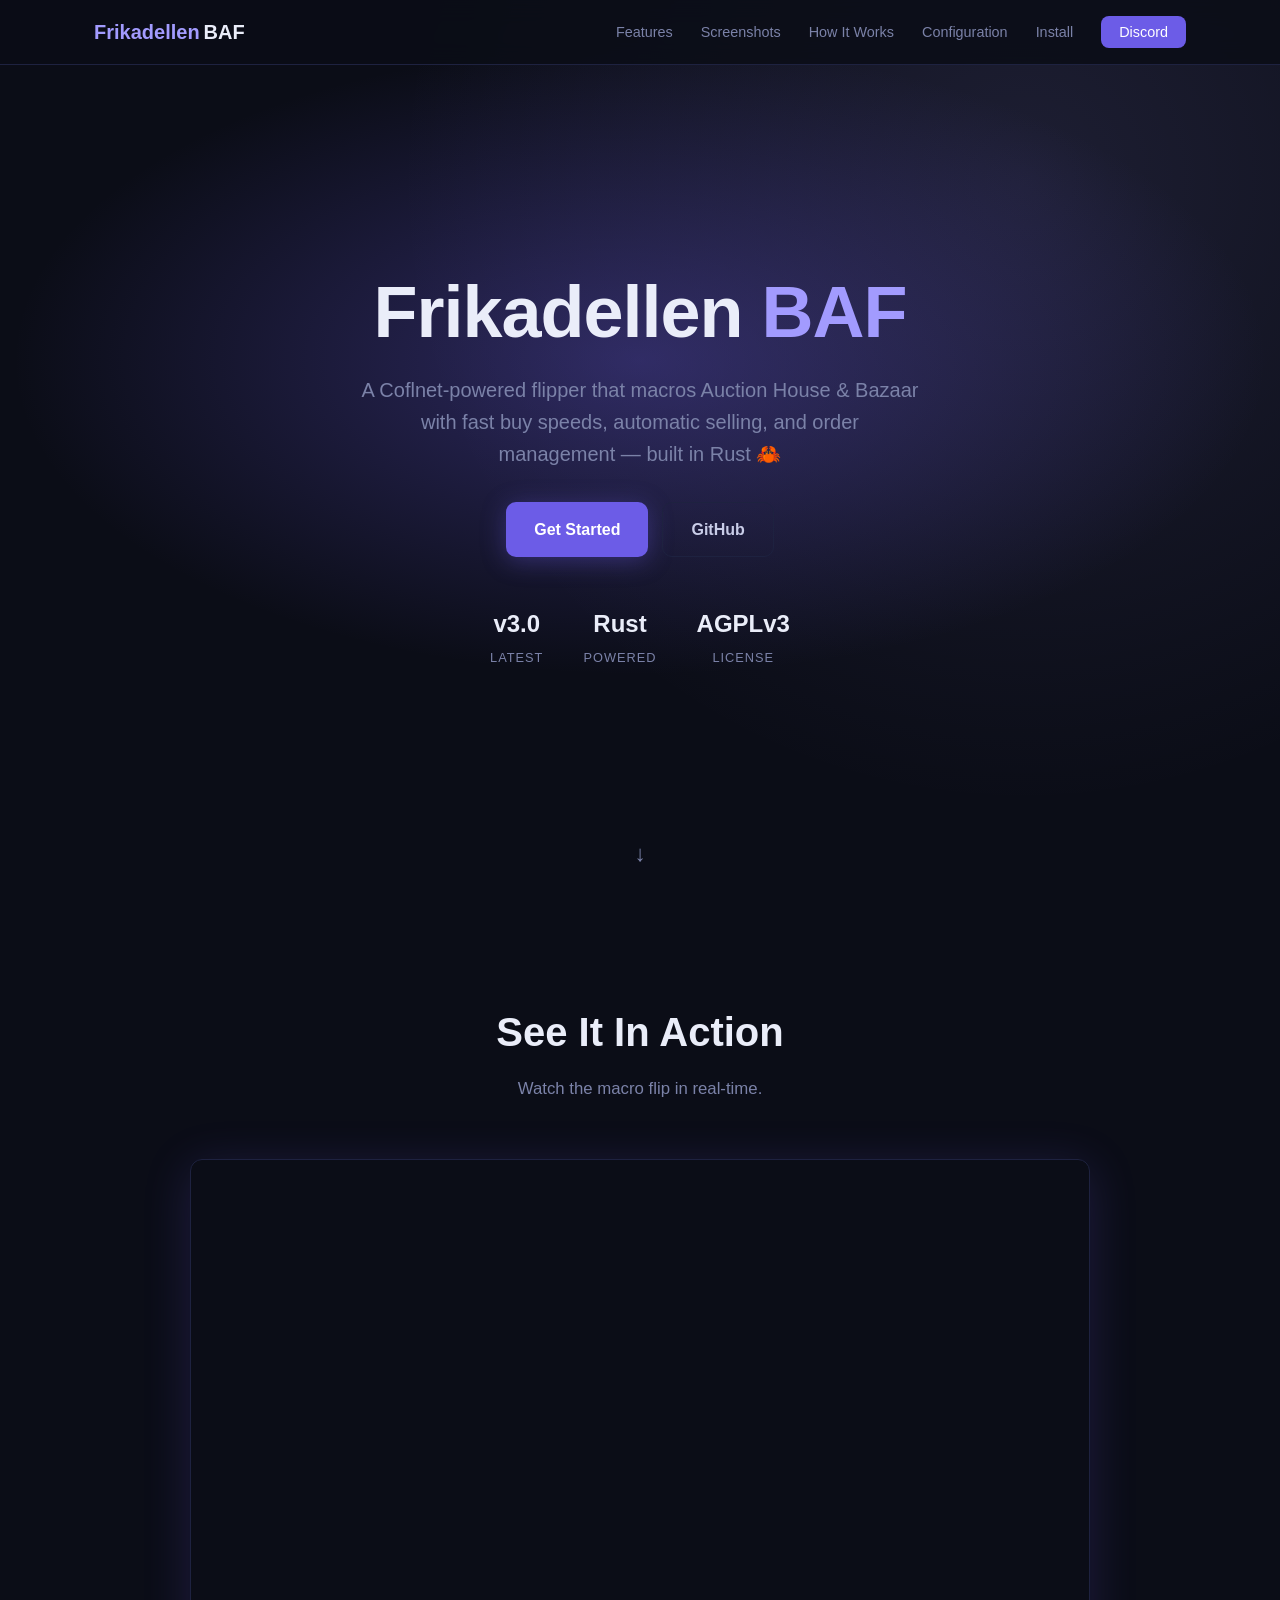
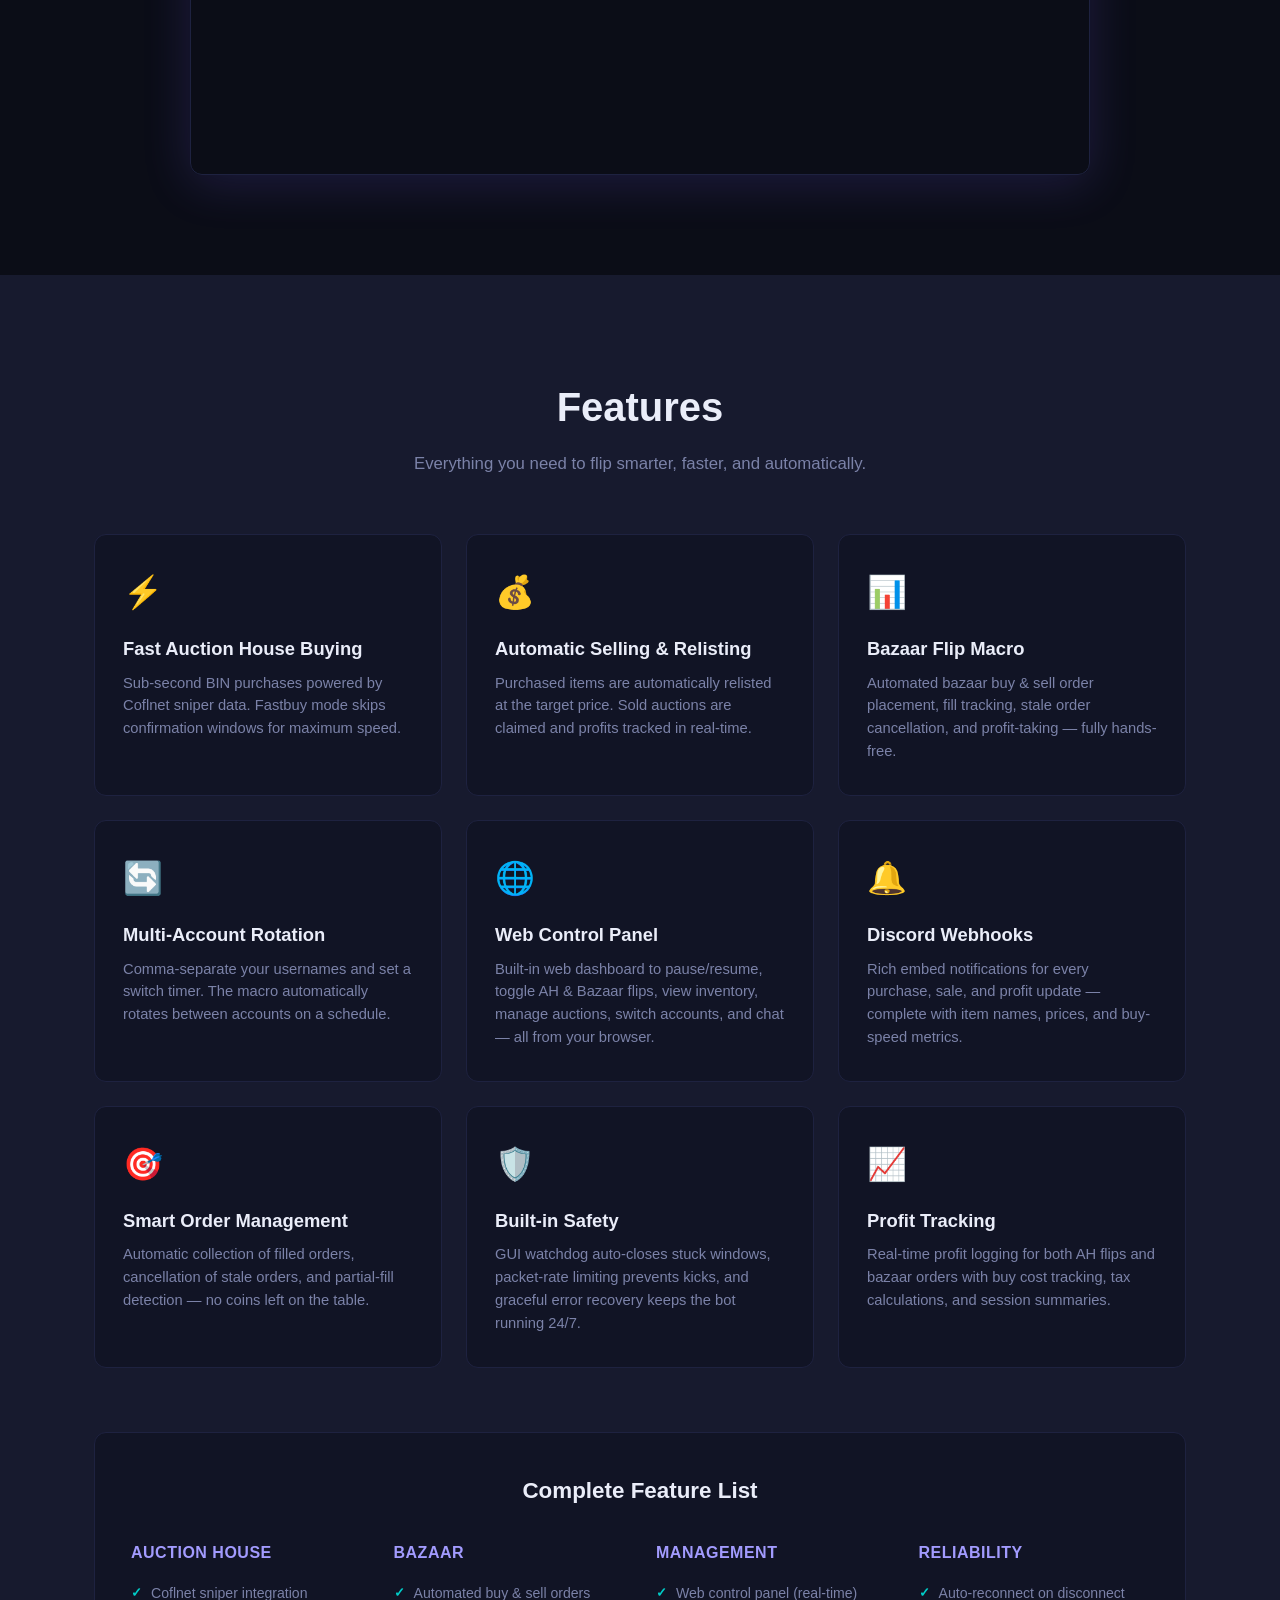
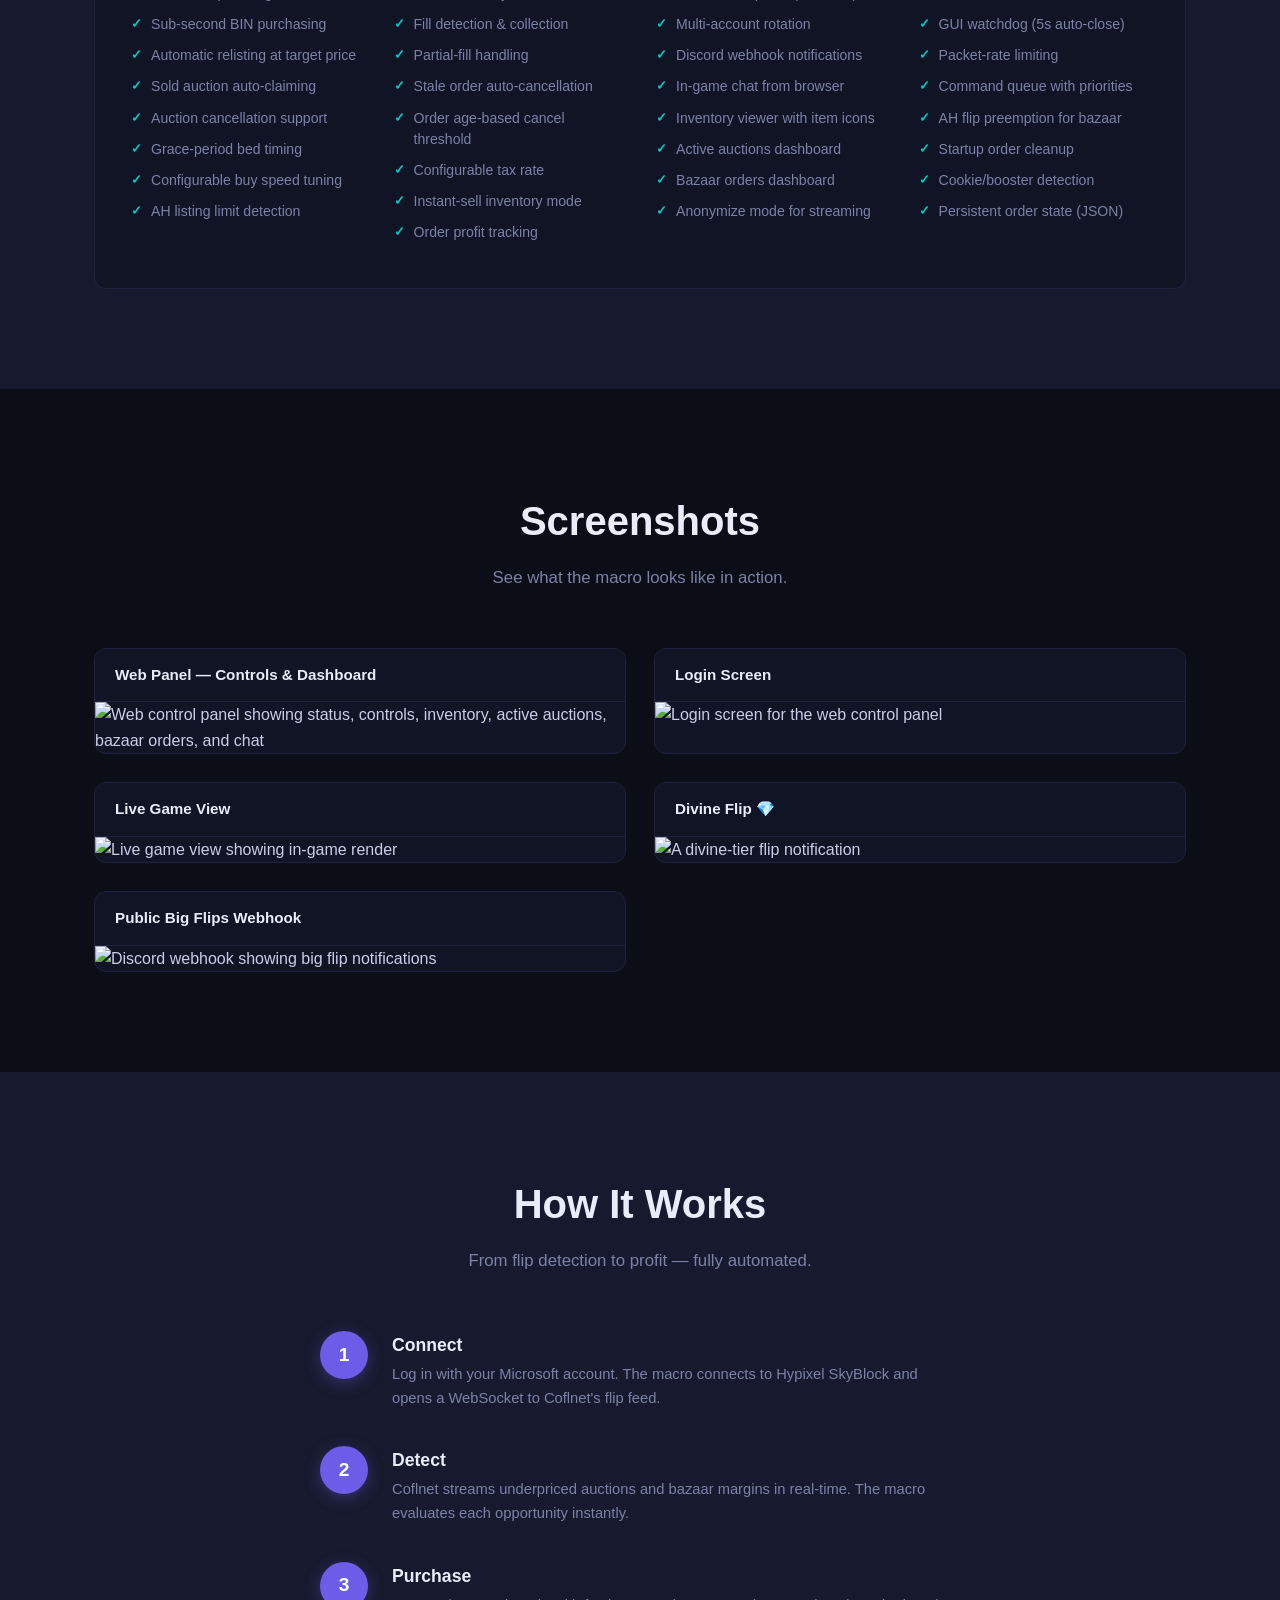
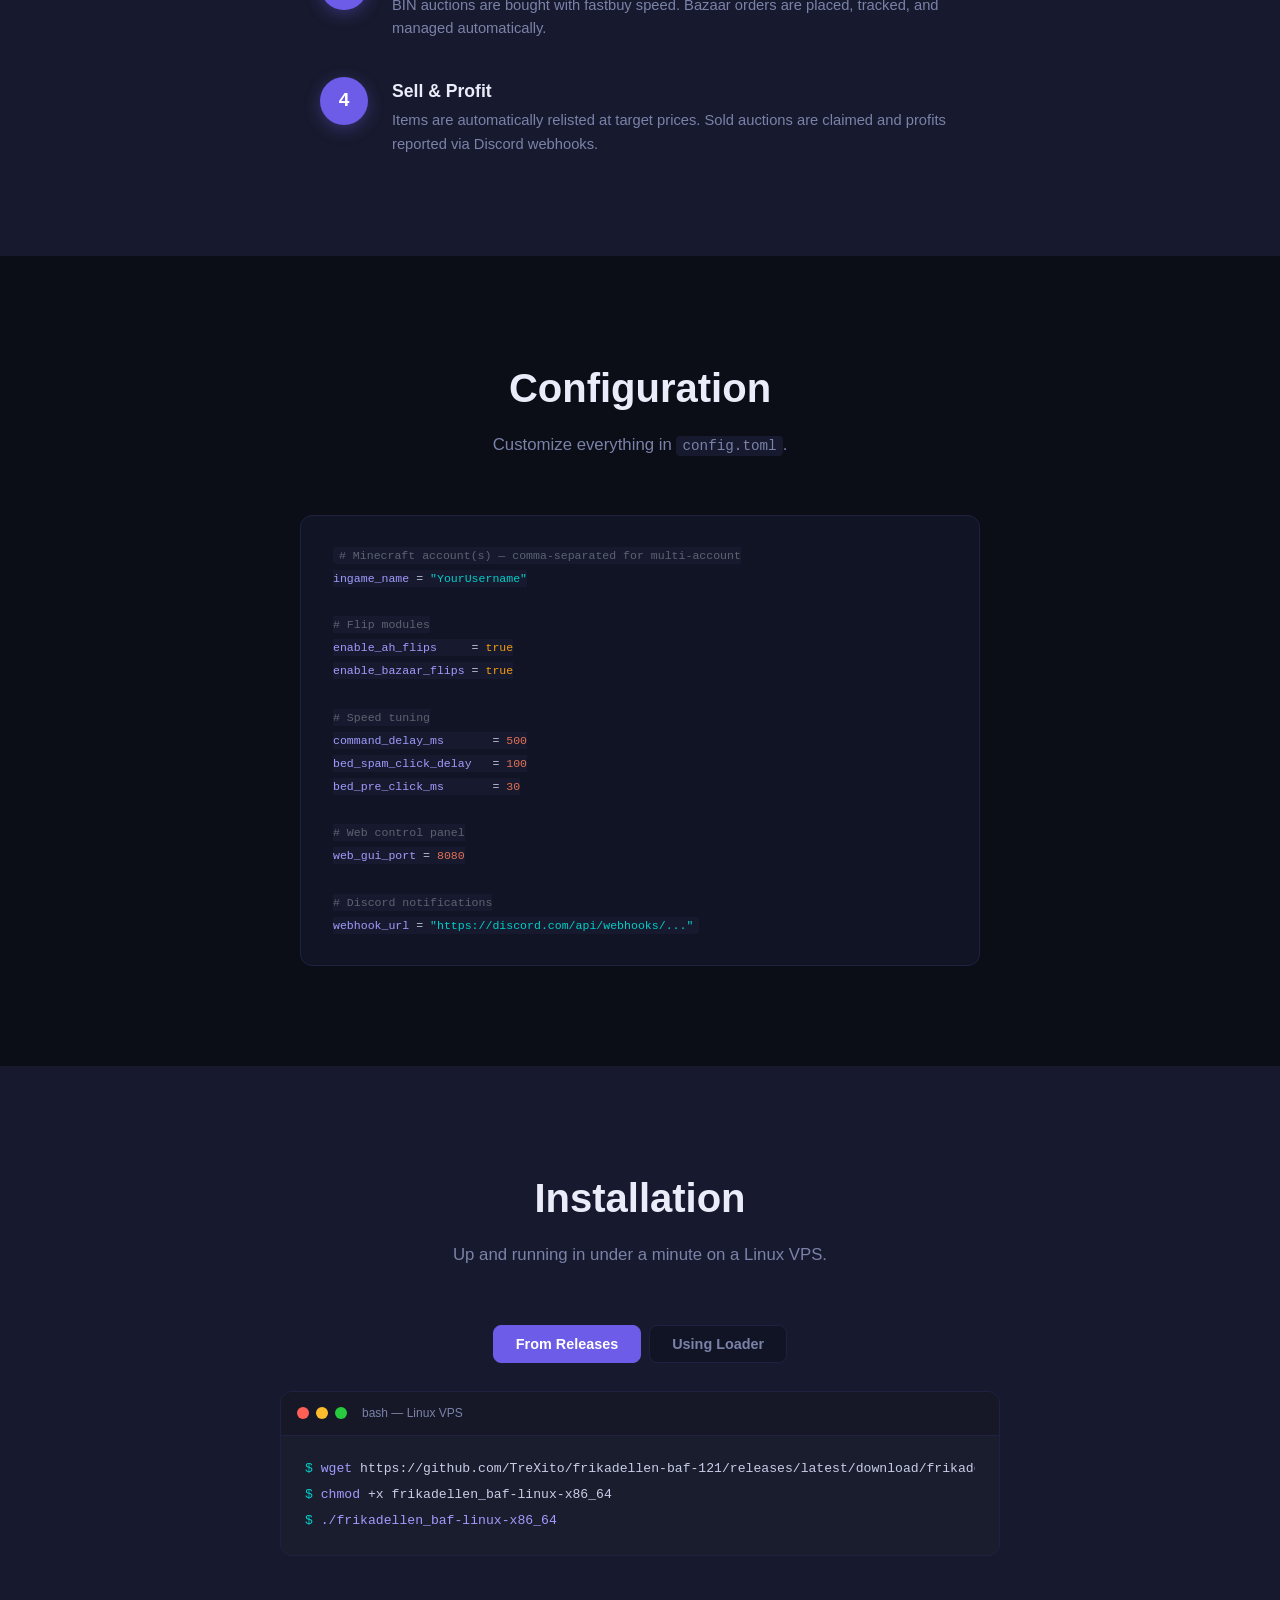
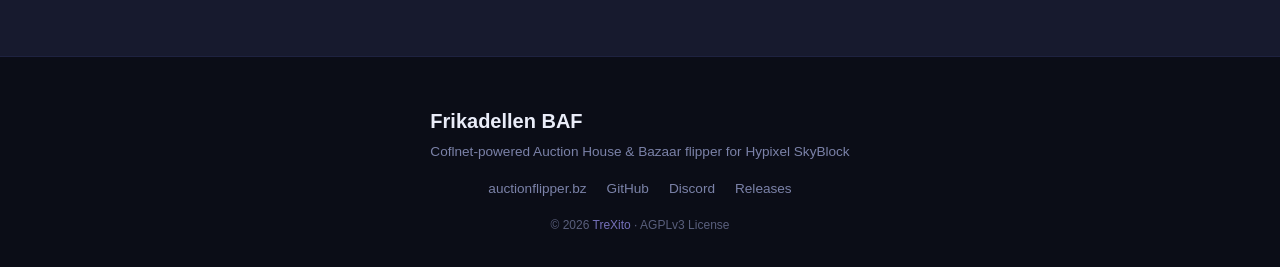
==== commit 86905489: "feat: update webpage with screenshots, features list, YouTube placeholder; address review feedback C" ====
--- a/webpage/index.html
+++ b/webpage/index.html
@@ -15,6 +15,7 @@
         <a href="#" class="logo"><span>Frikadellen</span> BAF</a>
         <ul class="nav-links">
             <li><a href="#features">Features</a></li>
+            <li><a href="#screenshots">Screenshots</a></li>
             <li><a href="#how-it-works">How It Works</a></li>
             <li><a href="#config">Configuration</a></li>
             <li><a href="#install">Install</a></li>
@@ -44,6 +45,24 @@
     </div>
 </header>
 
+<!-- ── Video Showcase ──────────────────────────────────────────── -->
+<section id="showcase">
+    <div class="container">
+        <h2 class="section-title">See It In Action</h2>
+        <p class="section-subtitle">Watch the macro flip in real-time.</p>
+        <div class="video-wrapper">
+            <!-- TODO: Replace VIDEO_ID_HERE with your YouTube video ID (e.g. dQw4w9WgXcQ) -->
+            <iframe
+                src="https://www.youtube.com/embed/VIDEO_ID_HERE?autoplay=1&mute=1&loop=1&playlist=VIDEO_ID_HERE&rel=0"
+                title="Frikadellen BAF Showcase"
+                style="border:none"
+                allow="accelerometer; autoplay; clipboard-write; encrypted-media; gyroscope; picture-in-picture"
+                allowfullscreen
+            ></iframe>
+        </div>
+    </div>
+</section>
+
 <!-- ── Features ────────────────────────────────────────────────── -->
 <section id="features">
     <div class="container">
@@ -79,7 +98,7 @@
             <div class="feature-card">
                 <div class="feature-icon">🌐</div>
                 <h3>Web Control Panel</h3>
-                <p>Built-in web interface to pause/resume the macro, toggle AH &amp; Bazaar flips, view inventory, switch accounts, and chat — all from your browser.</p>
+                <p>Built-in web dashboard to pause/resume, toggle AH &amp; Bazaar flips, view inventory, manage auctions, switch accounts, and chat — all from your browser.</p>
             </div>
 
             <div class="feature-card">
@@ -88,6 +107,114 @@
                 <p>Rich embed notifications for every purchase, sale, and profit update — complete with item names, prices, and buy-speed metrics.</p>
             </div>
 
+            <div class="feature-card">
+                <div class="feature-icon">🎯</div>
+                <h3>Smart Order Management</h3>
+                <p>Automatic collection of filled orders, cancellation of stale orders, and partial-fill detection — no coins left on the table.</p>
+            </div>
+
+            <div class="feature-card">
+                <div class="feature-icon">🛡️</div>
+                <h3>Built-in Safety</h3>
+                <p>GUI watchdog auto-closes stuck windows, packet-rate limiting prevents kicks, and graceful error recovery keeps the bot running 24/7.</p>
+            </div>
+
+            <div class="feature-card">
+                <div class="feature-icon">📈</div>
+                <h3>Profit Tracking</h3>
+                <p>Real-time profit logging for both AH flips and bazaar orders with buy cost tracking, tax calculations, and session summaries.</p>
+            </div>
+
+        </div>
+
+        <!-- ── Full Feature List ──────────────────────────────── -->
+        <div class="feature-list-section">
+            <h3 class="feature-list-title">Complete Feature List</h3>
+            <div class="feature-list-grid">
+                <div class="feature-list-col">
+                    <h4>Auction House</h4>
+                    <ul class="feature-list">
+                        <li>Coflnet sniper integration</li>
+                        <li>Sub-second BIN purchasing</li>
+                        <li>Automatic relisting at target price</li>
+                        <li>Sold auction auto-claiming</li>
+                        <li>Auction cancellation support</li>
+                        <li>Grace-period bed timing</li>
+                        <li>Configurable buy speed tuning</li>
+                        <li>AH listing limit detection</li>
+                    </ul>
+                </div>
+                <div class="feature-list-col">
+                    <h4>Bazaar</h4>
+                    <ul class="feature-list">
+                        <li>Automated buy &amp; sell orders</li>
+                        <li>Fill detection &amp; collection</li>
+                        <li>Partial-fill handling</li>
+                        <li>Stale order auto-cancellation</li>
+                        <li>Order age-based cancel threshold</li>
+                        <li>Configurable tax rate</li>
+                        <li>Instant-sell inventory mode</li>
+                        <li>Order profit tracking</li>
+                    </ul>
+                </div>
+                <div class="feature-list-col">
+                    <h4>Management</h4>
+                    <ul class="feature-list">
+                        <li>Web control panel (real-time)</li>
+                        <li>Multi-account rotation</li>
+                        <li>Discord webhook notifications</li>
+                        <li>In-game chat from browser</li>
+                        <li>Inventory viewer with item icons</li>
+                        <li>Active auctions dashboard</li>
+                        <li>Bazaar orders dashboard</li>
+                        <li>Anonymize mode for streaming</li>
+                    </ul>
+                </div>
+                <div class="feature-list-col">
+                    <h4>Reliability</h4>
+                    <ul class="feature-list">
+                        <li>Auto-reconnect on disconnect</li>
+                        <li>GUI watchdog (5s auto-close)</li>
+                        <li>Packet-rate limiting</li>
+                        <li>Command queue with priorities</li>
+                        <li>AH flip preemption for bazaar</li>
+                        <li>Startup order cleanup</li>
+                        <li>Cookie/booster detection</li>
+                        <li>Persistent order state (JSON)</li>
+                    </ul>
+                </div>
+            </div>
+        </div>
+    </div>
+</section>
+
+<!-- ── Screenshots ─────────────────────────────────────────────── -->
+<section id="screenshots">
+    <div class="container">
+        <h2 class="section-title">Screenshots</h2>
+        <p class="section-subtitle">See what the macro looks like in action.</p>
+
+        <div class="screenshot-grid">
+            <div class="screenshot-card">
+                <div class="screenshot-label">Web Panel — Controls &amp; Dashboard</div>
+                <img src="https://github.com/user-attachments/assets/8600abbd-34ea-4fd2-ad7d-9754ef390d39" alt="Web control panel showing status, controls, inventory, active auctions, bazaar orders, and chat" loading="lazy">
+            </div>
+            <div class="screenshot-card">
+                <div class="screenshot-label">Login Screen</div>
+                <img src="https://github.com/user-attachments/assets/55a28e4b-ec5e-4896-af9b-b62e28190909" alt="Login screen for the web control panel" loading="lazy">
+            </div>
+            <div class="screenshot-card">
+                <div class="screenshot-label">Live Game View</div>
+                <img src="https://github.com/user-attachments/assets/cbca2c75-ff56-45f8-bad1-3fb0a7e8cfd2" alt="Live game view showing in-game render" loading="lazy">
+            </div>
+            <div class="screenshot-card">
+                <div class="screenshot-label">Divine Flip 💎</div>
+                <img src="https://github.com/user-attachments/assets/95897563-ebc4-47c6-bfd1-0c30c8df715b" alt="A divine-tier flip notification" loading="lazy">
+            </div>
+            <div class="screenshot-card">
+                <div class="screenshot-label">Public Big Flips Webhook</div>
+                <img src="https://github.com/user-attachments/assets/0fcb24fe-6a14-4a27-9926-5928bb08725b" alt="Discord webhook showing big flip notifications" loading="lazy">
+            </div>
         </div>
     </div>
 </section>
@@ -213,7 +340,7 @@
             <p>Coflnet-powered Auction House &amp; Bazaar flipper for Hypixel SkyBlock</p>
         </div>
         <div class="footer-links">
-            <a href="https://trexito.com" target="_blank" rel="noopener">trexito.com</a>
+            <a href="https://auctionflipper.bz" target="_blank" rel="noopener">auctionflipper.bz</a>
             <a href="https://github.com/TreXito/frikadellen-baf-121" target="_blank" rel="noopener">GitHub</a>
             <a href="https://discord.gg/42DvX6T9jh" target="_blank" rel="noopener">Discord</a>
             <a href="https://github.com/TreXito/frikadellen-baf-121/releases" target="_blank" rel="noopener">Releases</a>
--- a/webpage/style.css
+++ b/webpage/style.css
@@ -259,6 +259,108 @@
     line-height: 1.55;
 }
 
+/* ── Feature List ────────────────────────────────────────── */
+.feature-list-section {
+    margin-top: 64px;
+    background: var(--bg-card);
+    border: 1px solid var(--border);
+    border-radius: var(--radius);
+    padding: 40px 36px;
+}
+.feature-list-title {
+    font-size: 1.4rem;
+    color: var(--heading);
+    text-align: center;
+    margin-bottom: 32px;
+    font-weight: 700;
+}
+.feature-list-grid {
+    display: grid;
+    grid-template-columns: repeat(auto-fill, minmax(220px, 1fr));
+    gap: 32px;
+}
+.feature-list-col h4 {
+    color: var(--accent2);
+    font-size: 1rem;
+    font-weight: 700;
+    margin-bottom: 12px;
+    text-transform: uppercase;
+    letter-spacing: .5px;
+}
+.feature-list {
+    list-style: none;
+    padding: 0;
+}
+.feature-list li {
+    color: var(--text-dim);
+    font-size: .88rem;
+    line-height: 1.5;
+    padding: 5px 0;
+    padding-left: 20px;
+    position: relative;
+}
+.feature-list li::before {
+    content: "✓";
+    position: absolute;
+    left: 0;
+    color: var(--success);
+    font-weight: 700;
+    font-size: .8rem;
+}
+
+/* ── Video Showcase ──────────────────────────────────────── */
+.video-wrapper {
+    position: relative;
+    padding-bottom: 56.25%; /* 16:9 aspect ratio */
+    height: 0;
+    overflow: hidden;
+    border-radius: var(--radius);
+    border: 1px solid var(--border);
+    box-shadow: 0 8px 48px rgba(108, 92, 231, .2);
+    max-width: 900px;
+    margin: 0 auto;
+}
+.video-wrapper iframe {
+    position: absolute;
+    top: 0;
+    left: 0;
+    width: 100%;
+    height: 100%;
+    border-radius: var(--radius);
+}
+
+/* ── Screenshots ─────────────────────────────────────────── */
+.screenshot-grid {
+    display: grid;
+    grid-template-columns: repeat(auto-fill, minmax(400px, 1fr));
+    gap: 28px;
+}
+.screenshot-card {
+    background: var(--bg-card);
+    border: 1px solid var(--border);
+    border-radius: var(--radius);
+    overflow: hidden;
+    transition: transform var(--transition), border-color var(--transition), box-shadow var(--transition);
+}
+.screenshot-card:hover {
+    transform: translateY(-4px);
+    border-color: var(--accent);
+    box-shadow: 0 8px 32px rgba(108, 92, 231, .18);
+}
+.screenshot-label {
+    padding: 14px 20px;
+    font-weight: 600;
+    font-size: .95rem;
+    color: var(--heading);
+    background: rgba(17, 20, 37, .8);
+    border-bottom: 1px solid var(--border);
+}
+.screenshot-card img {
+    width: 100%;
+    height: auto;
+    display: block;
+}
+
 /* ── Steps ────────────────────────────────────────────────── */
 .steps {
     max-width: 640px;
@@ -414,6 +516,10 @@
 
     .features-grid { grid-template-columns: 1fr; }
 
+    .feature-list-grid { grid-template-columns: 1fr 1fr; }
+
+    .screenshot-grid { grid-template-columns: 1fr; }
+
     .hero-stats { gap: 24px; }
 
     .terminal-body { font-size: .72rem; }
@@ -426,4 +532,6 @@
     .btn { width: 100%; justify-content: center; }
     .config-block { padding: 16px; }
     .config-block pre { font-size: .75rem; }
-}
+    .feature-list-grid { grid-template-columns: 1fr; }
+    .feature-list-section { padding: 24px 20px; }
+}
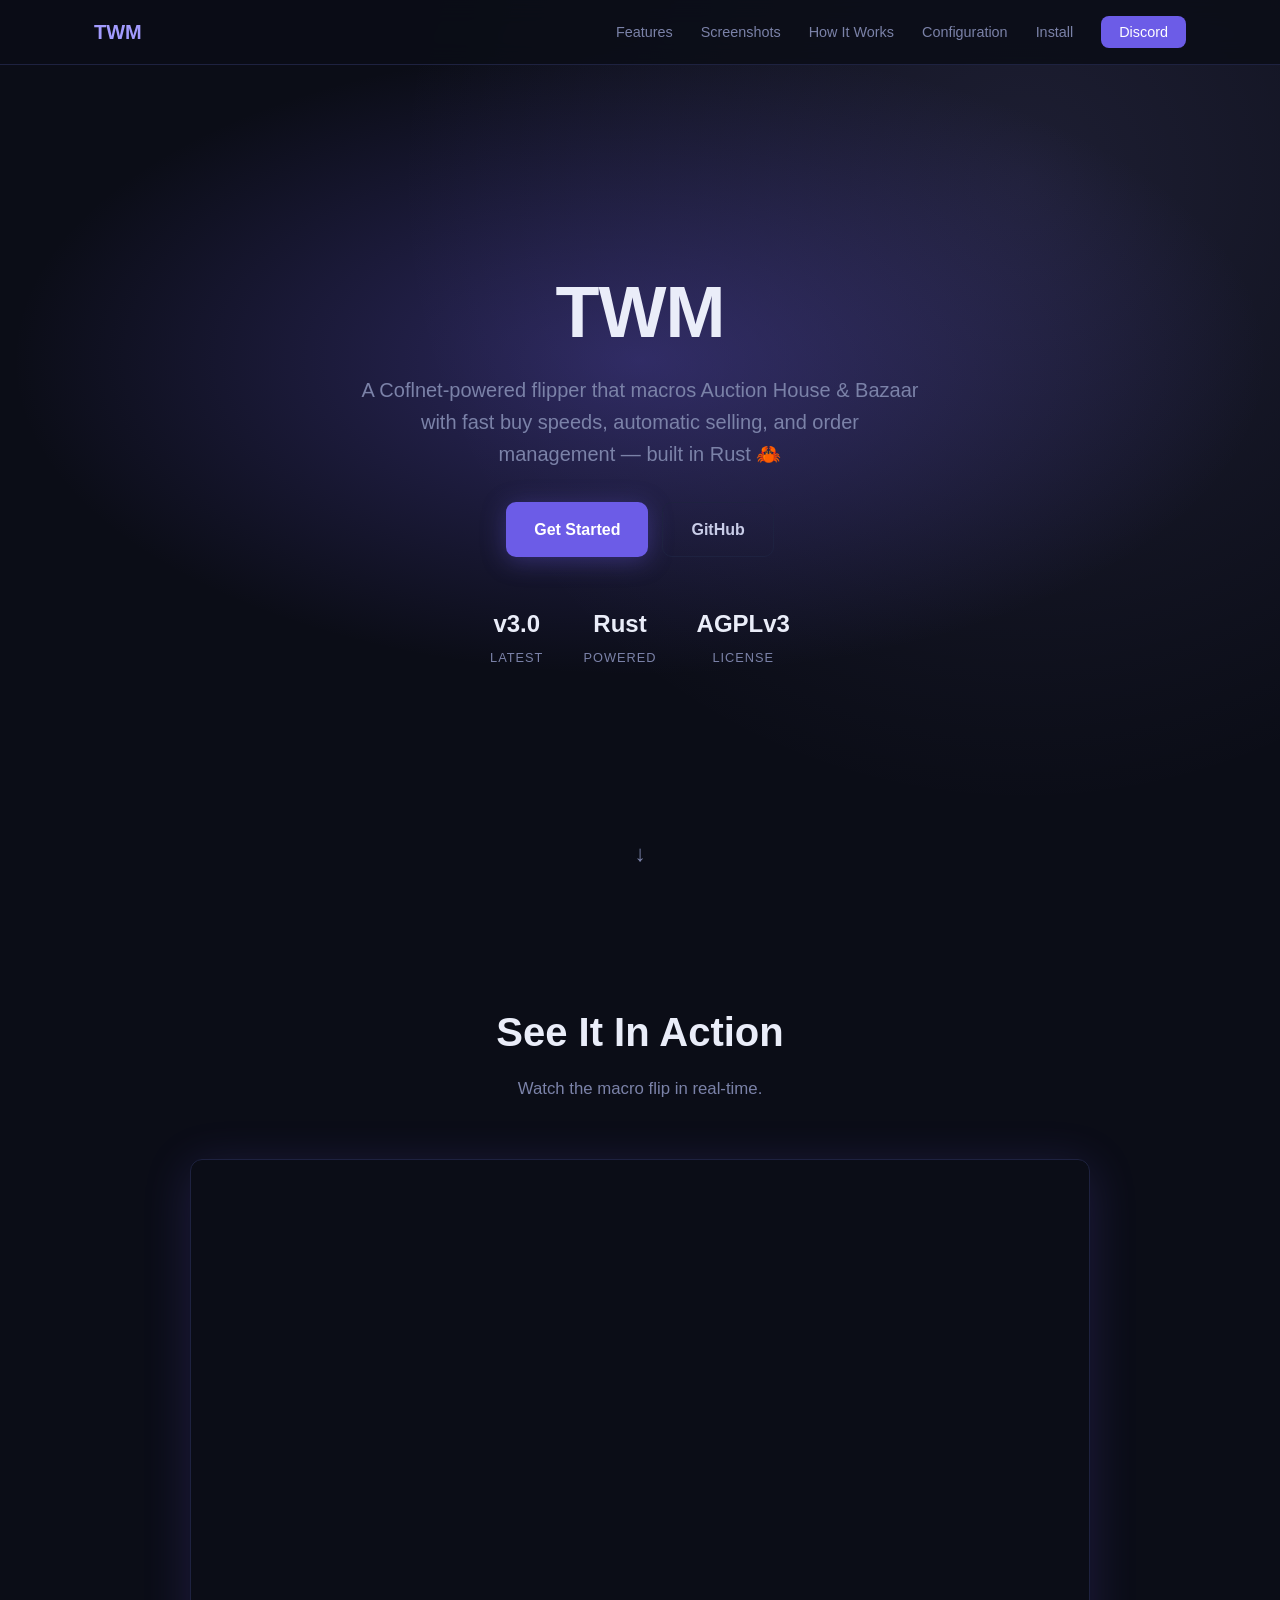
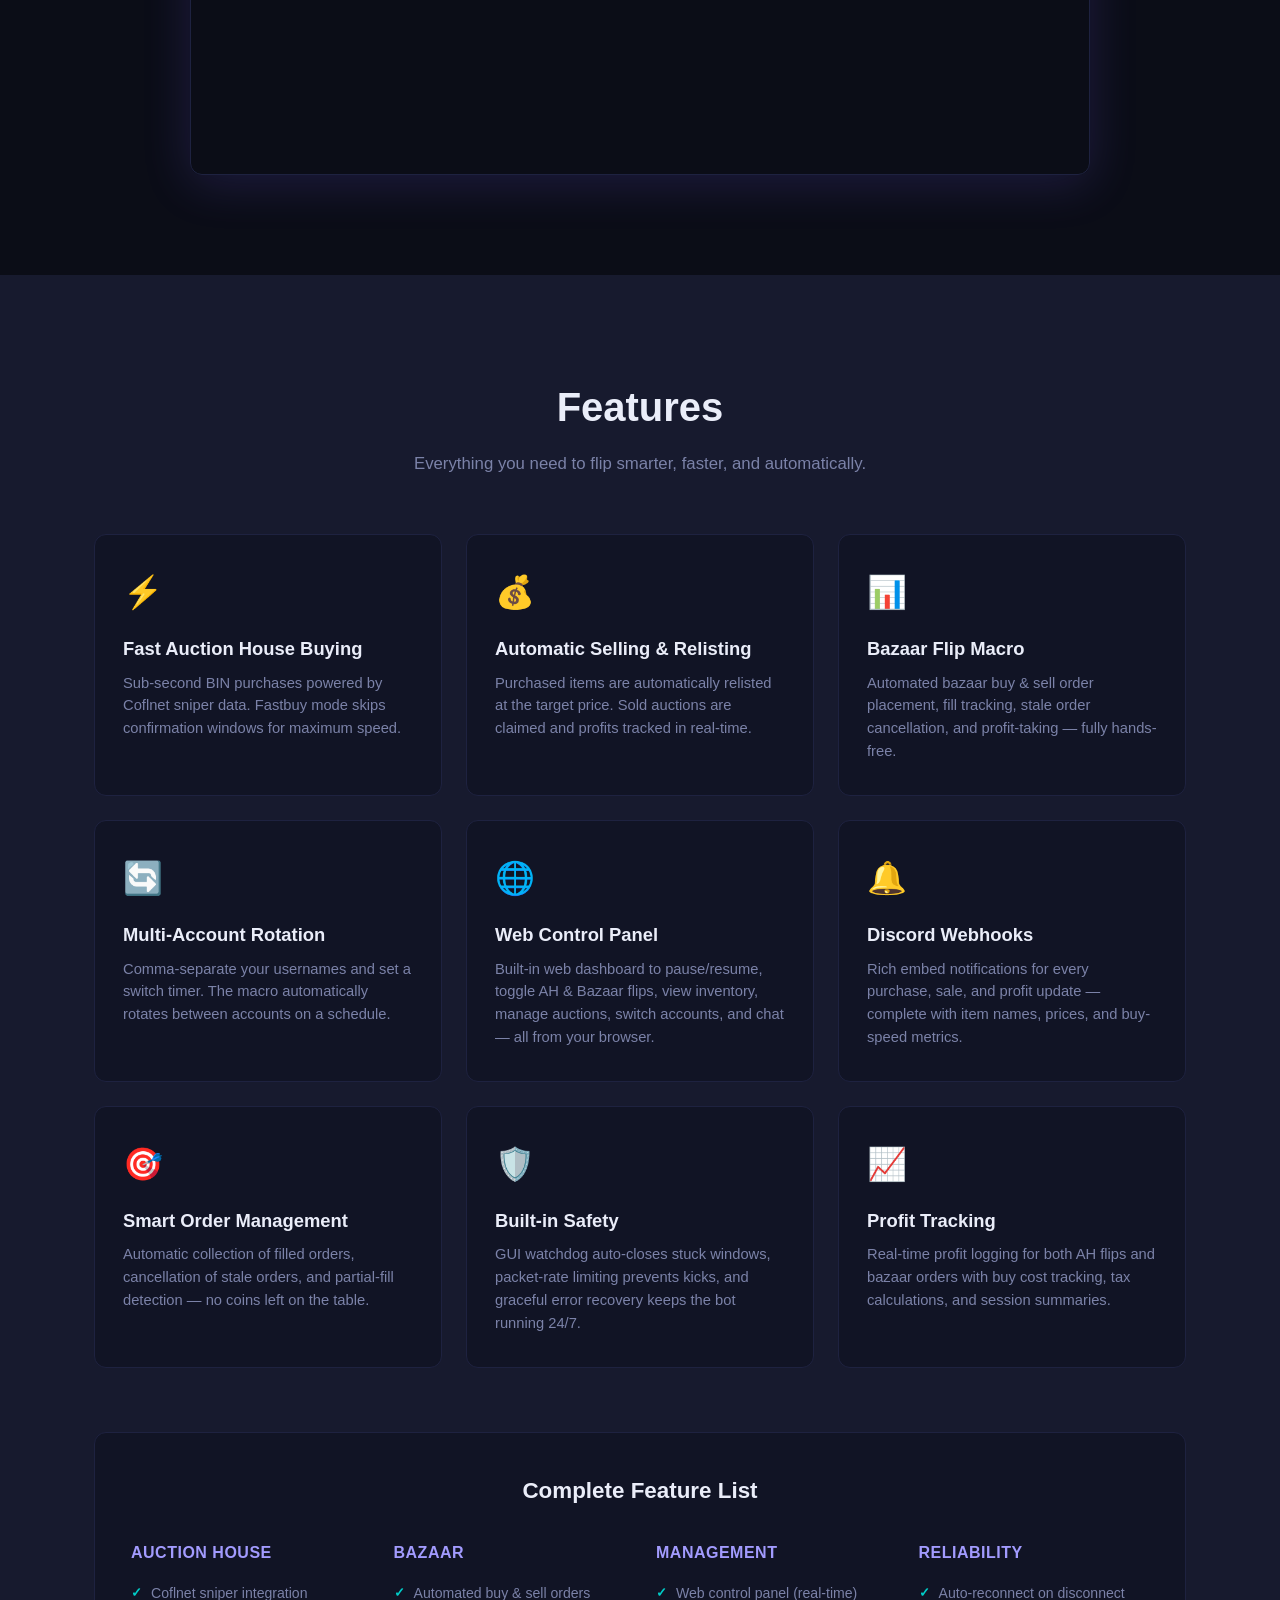
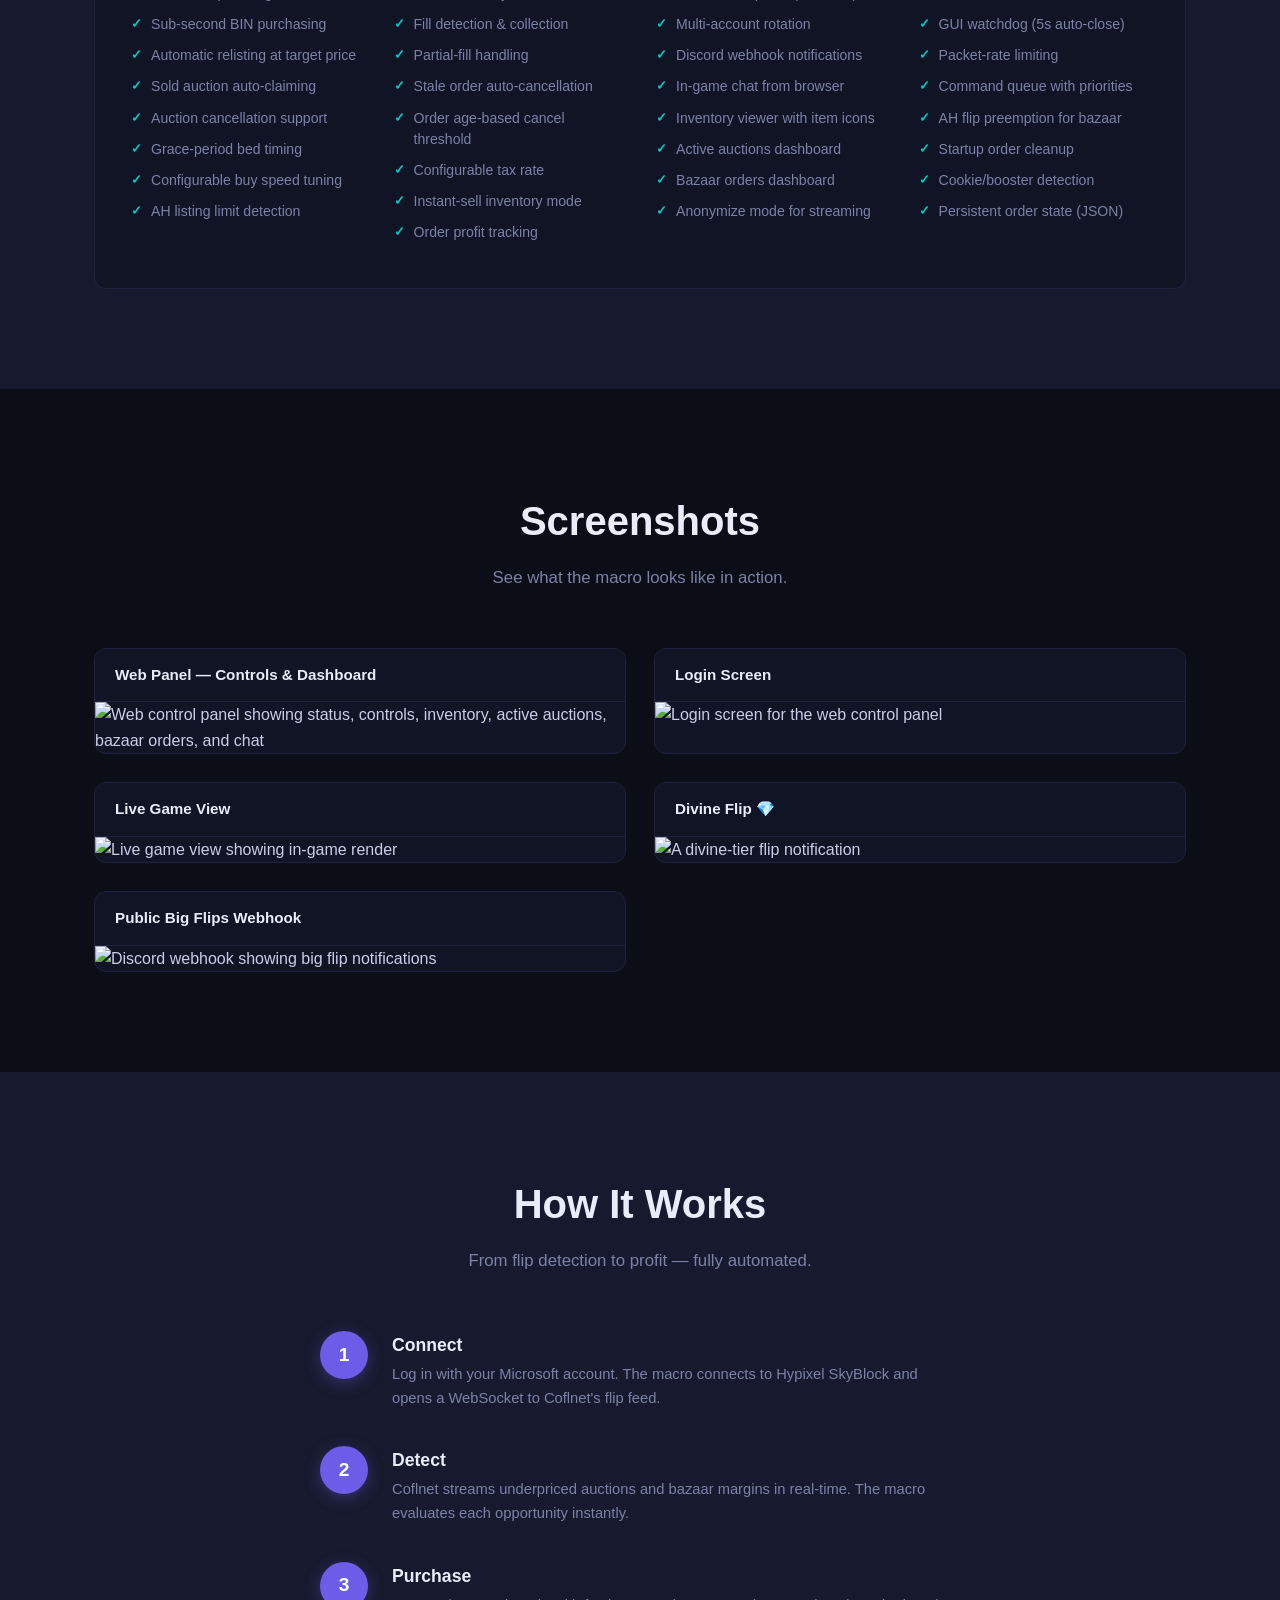
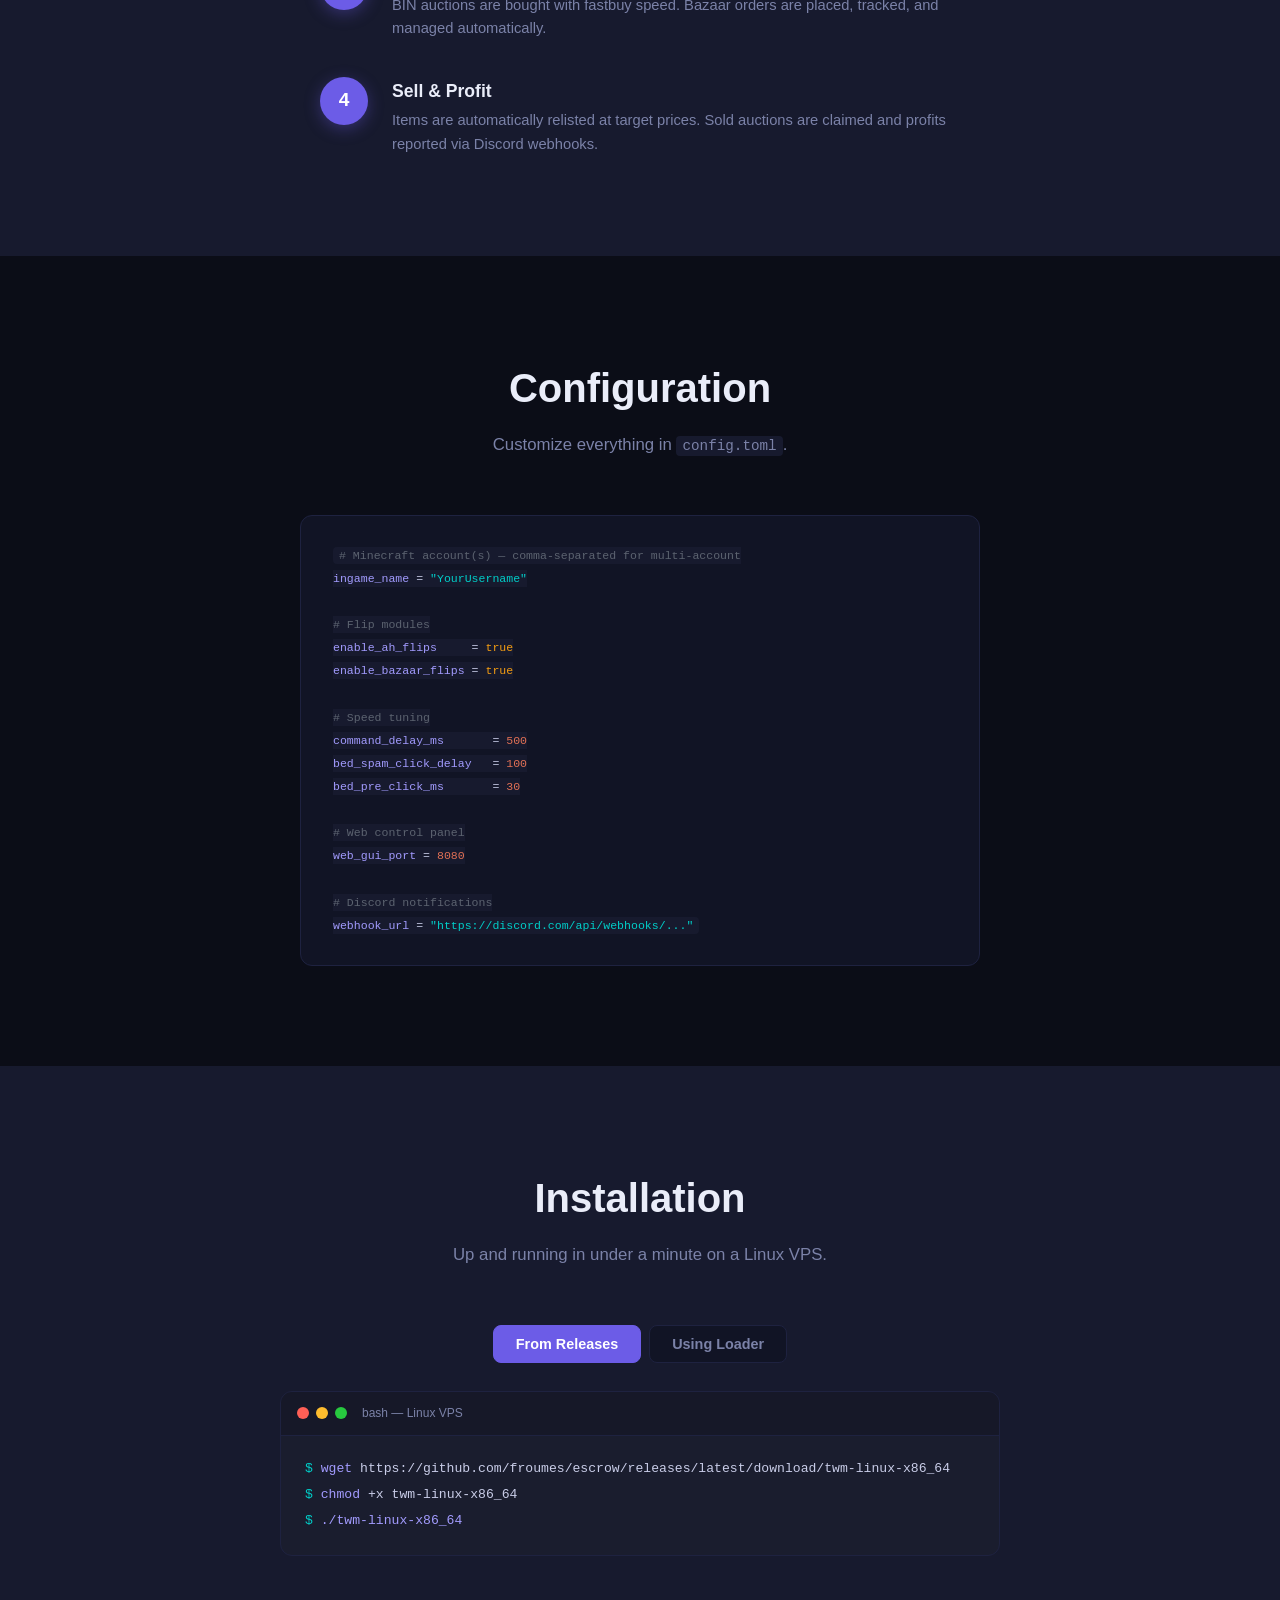
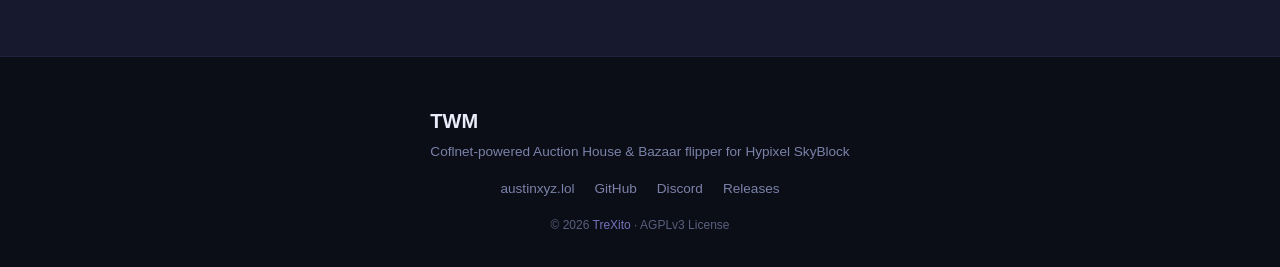
==== commit 3f76aba0: "Rebrand project to TWM and persist profit recovery" ====
--- a/webpage/index.html
+++ b/webpage/index.html
@@ -3,7 +3,7 @@
 <head>
     <meta charset="UTF-8">
     <meta name="viewport" content="width=device-width, initial-scale=1.0">
-    <title>Frikadellen BAF — Bazaar &amp; Auction Flipper</title>
+    <title>TWM — Bazaar &amp; Auction Flipper</title>
     <link rel="stylesheet" href="style.css">
     <link rel="icon" href="data:image/svg+xml,<svg xmlns='http://www.w3.org/2000/svg' viewBox='0 0 100 100'><text y='.9em' font-size='90'>🦀</text></svg>">
 </head>
@@ -12,7 +12,7 @@
 <!-- ── Navigation ─────────────────────────────────────────────── -->
 <nav id="navbar">
     <div class="nav-container">
-        <a href="#" class="logo"><span>Frikadellen</span> BAF</a>
+        <a href="#" class="logo"><span>TWM</span></a>
         <ul class="nav-links">
             <li><a href="#features">Features</a></li>
             <li><a href="#screenshots">Screenshots</a></li>
@@ -28,11 +28,11 @@
 <header id="hero">
     <div class="hero-bg"></div>
     <div class="hero-content">
-        <h1>Frikadellen <span class="accent">BAF</span></h1>
+        <h1>TWM</h1>
         <p class="tagline">A Coflnet-powered flipper that macros Auction House &amp; Bazaar with fast buy speeds, automatic selling, and order management — built in Rust&nbsp;🦀</p>
         <div class="hero-buttons">
             <a href="#install" class="btn btn-primary">Get Started</a>
-            <a href="https://github.com/TreXito/frikadellen-baf-121" class="btn btn-outline" target="_blank" rel="noopener">GitHub</a>
+            <a href="https://github.com/froumes/escrow" class="btn btn-outline" target="_blank" rel="noopener">GitHub</a>
         </div>
         <div class="hero-stats">
             <div class="stat"><span class="stat-value">v3.0</span><span class="stat-label">Latest</span></div>
@@ -54,7 +54,7 @@
             <!-- TODO: Replace VIDEO_ID_HERE with your YouTube video ID (e.g. dQw4w9WgXcQ) -->
             <iframe
                 src="https://www.youtube.com/embed/VIDEO_ID_HERE?autoplay=1&mute=1&loop=1&playlist=VIDEO_ID_HERE&rel=0"
-                title="Frikadellen BAF Showcase"
+                title="TWM Showcase"
                 style="border:none"
                 allow="accelerometer; autoplay; clipboard-write; encrypted-media; gyroscope; picture-in-picture"
                 allowfullscreen
@@ -306,9 +306,9 @@
                     <span class="terminal-title">bash — Linux VPS</span>
                 </div>
                 <div class="terminal-body">
-                    <p><span class="prompt">$</span> <span class="cmd">wget</span> https://github.com/TreXito/frikadellen-baf-121/releases/latest/download/frikadellen_baf-linux-x86_64</p>
-                    <p><span class="prompt">$</span> <span class="cmd">chmod</span> +x frikadellen_baf-linux-x86_64</p>
-                    <p><span class="prompt">$</span> <span class="cmd">./frikadellen_baf-linux-x86_64</span></p>
+                    <p><span class="prompt">$</span> <span class="cmd">wget</span> https://github.com/froumes/escrow/releases/latest/download/twm-linux-x86_64</p>
+                    <p><span class="prompt">$</span> <span class="cmd">chmod</span> +x twm-linux-x86_64</p>
+                    <p><span class="prompt">$</span> <span class="cmd">./twm-linux-x86_64</span></p>
                 </div>
             </div>
         </div>
@@ -322,9 +322,9 @@
                     <span class="terminal-title">bash — Linux VPS (Loader)</span>
                 </div>
                 <div class="terminal-body">
-                    <p><span class="prompt">$</span> <span class="cmd">wget</span> https://github.com/TreXito/frikadellen-baf-121/releases/latest/download/FrikadellenBAF-loader-linux-x86_64</p>
-                    <p><span class="prompt">$</span> <span class="cmd">chmod</span> +x FrikadellenBAF-loader-linux-x86_64</p>
-                    <p><span class="prompt">$</span> <span class="cmd">./FrikadellenBAF-loader-linux-x86_64</span></p>
+                    <p><span class="prompt">$</span> <span class="cmd">wget</span> https://github.com/froumes/escrow/releases/latest/download/TWM-loader-linux-x86_64</p>
+                    <p><span class="prompt">$</span> <span class="cmd">chmod</span> +x TWM-loader-linux-x86_64</p>
+                    <p><span class="prompt">$</span> <span class="cmd">./TWM-loader-linux-x86_64</span></p>
                 </div>
             </div>
             <p class="loader-note">The loader automatically downloads and runs the latest version.</p>
@@ -336,14 +336,14 @@
 <footer>
     <div class="container footer-content">
         <div class="footer-brand">
-            <span class="logo">Frikadellen BAF</span>
+            <span class="logo">TWM</span>
             <p>Coflnet-powered Auction House &amp; Bazaar flipper for Hypixel SkyBlock</p>
         </div>
         <div class="footer-links">
-            <a href="https://auctionflipper.bz" target="_blank" rel="noopener">auctionflipper.bz</a>
-            <a href="https://github.com/TreXito/frikadellen-baf-121" target="_blank" rel="noopener">GitHub</a>
+            <a href="https://austinxyz.lol" target="_blank" rel="noopener">austinxyz.lol</a>
+            <a href="https://github.com/froumes/escrow" target="_blank" rel="noopener">GitHub</a>
             <a href="https://discord.gg/42DvX6T9jh" target="_blank" rel="noopener">Discord</a>
-            <a href="https://github.com/TreXito/frikadellen-baf-121/releases" target="_blank" rel="noopener">Releases</a>
+            <a href="https://github.com/froumes/escrow/releases" target="_blank" rel="noopener">Releases</a>
         </div>
         <p class="footer-copy">&copy; 2026 <a href="https://trexito.com" target="_blank" rel="noopener">TreXito</a> &middot; AGPLv3 License</p>
     </div>
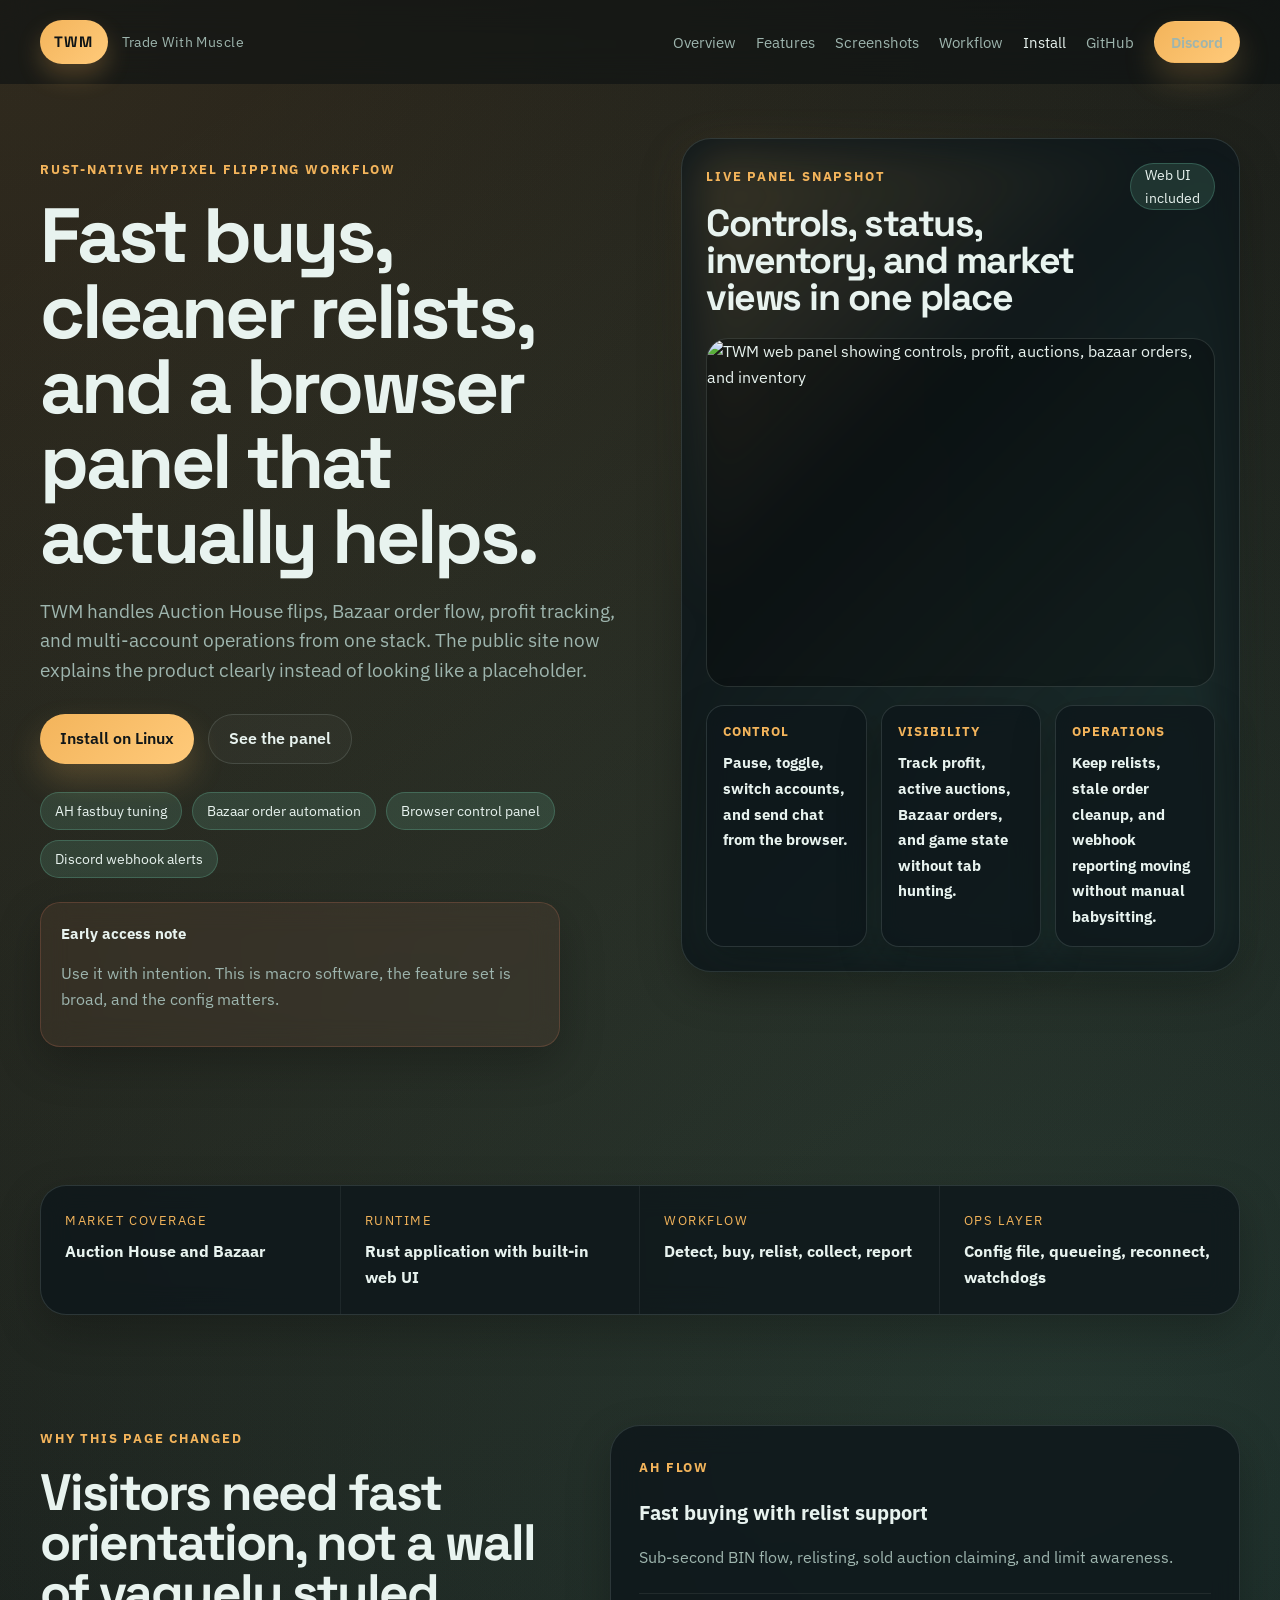
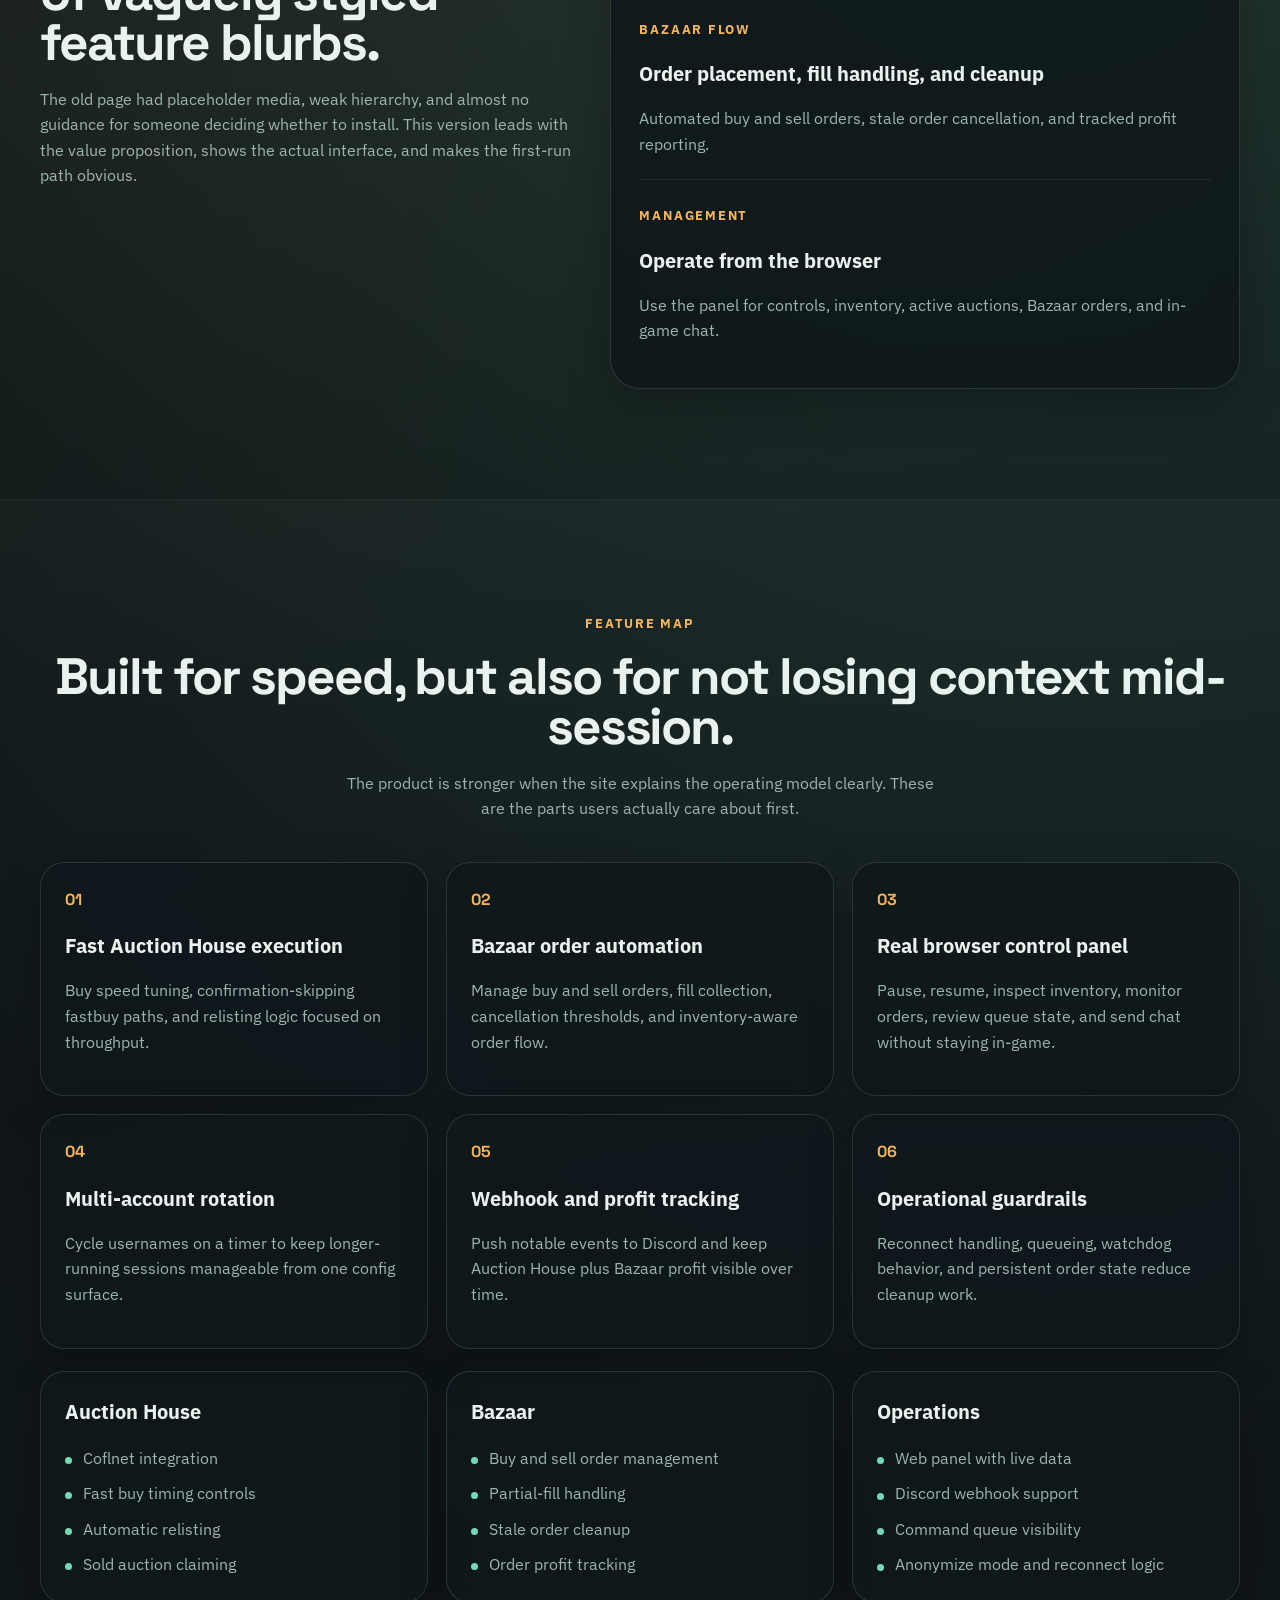
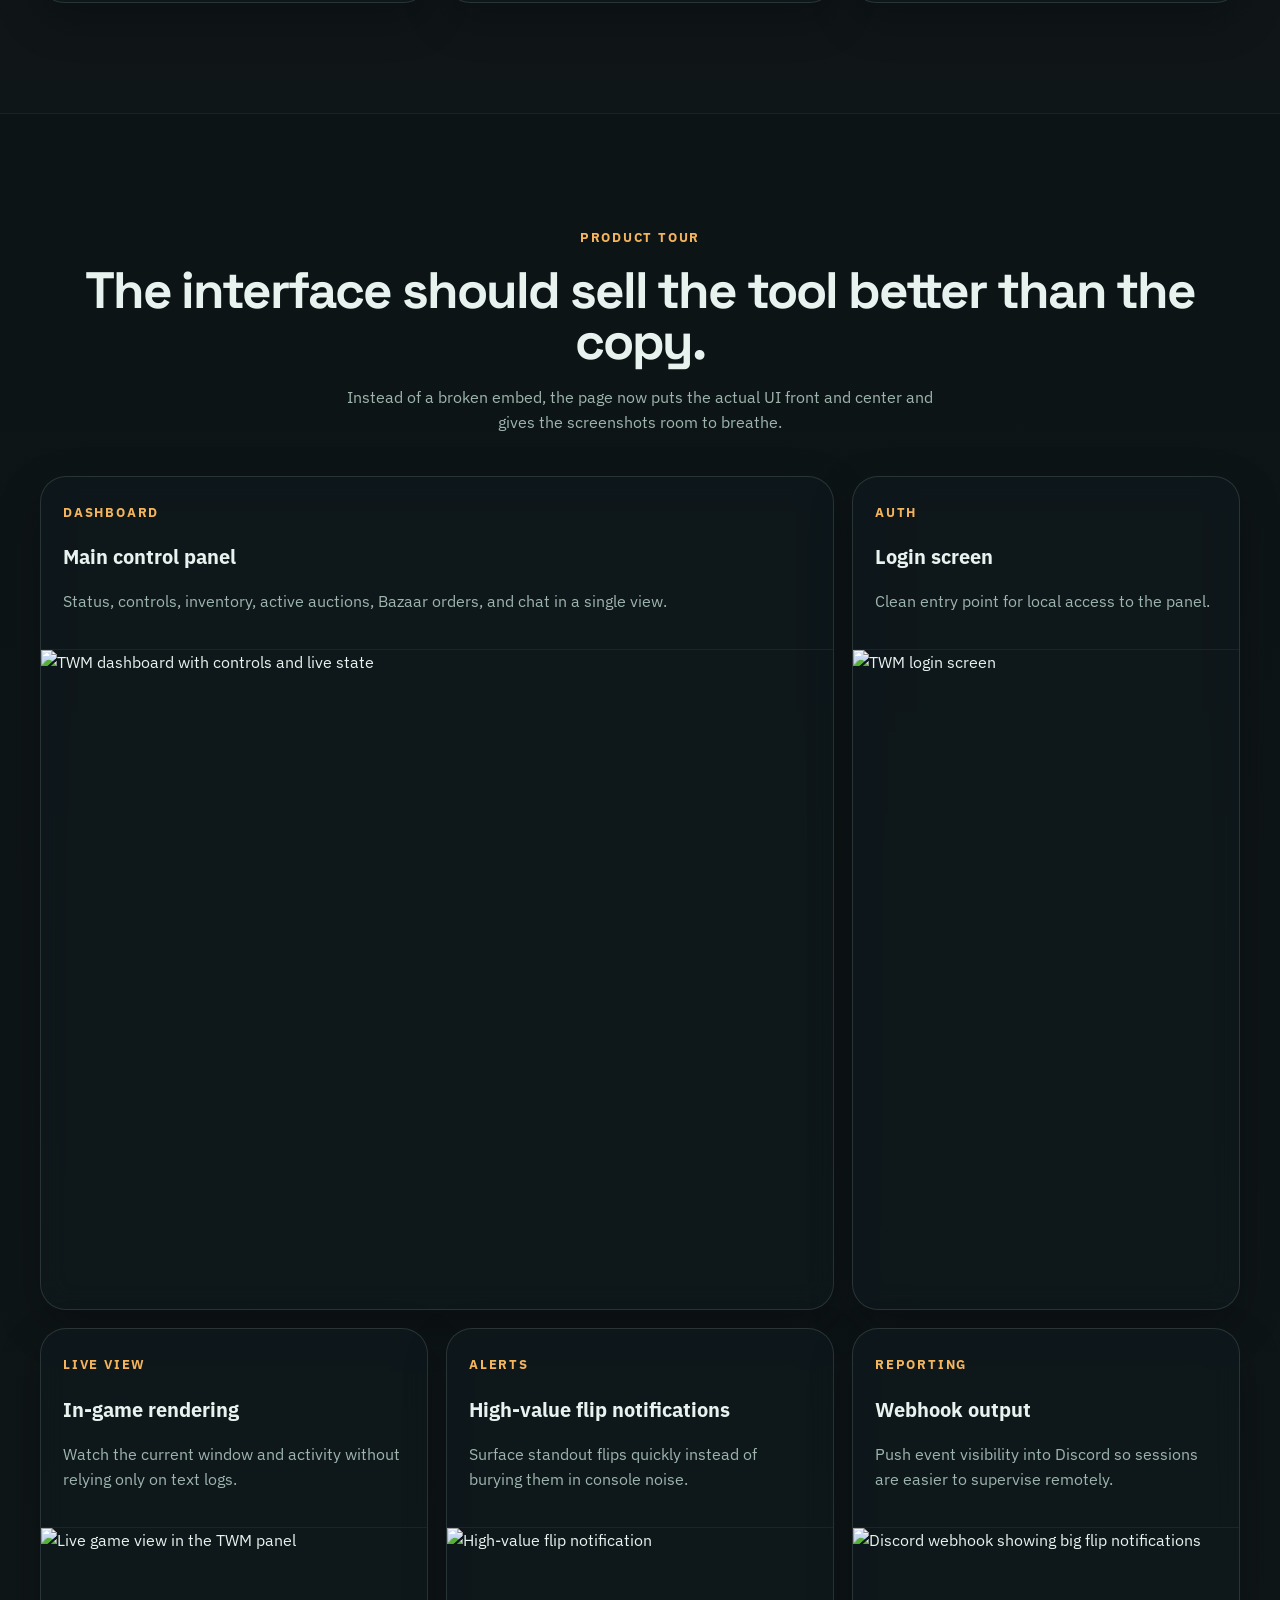
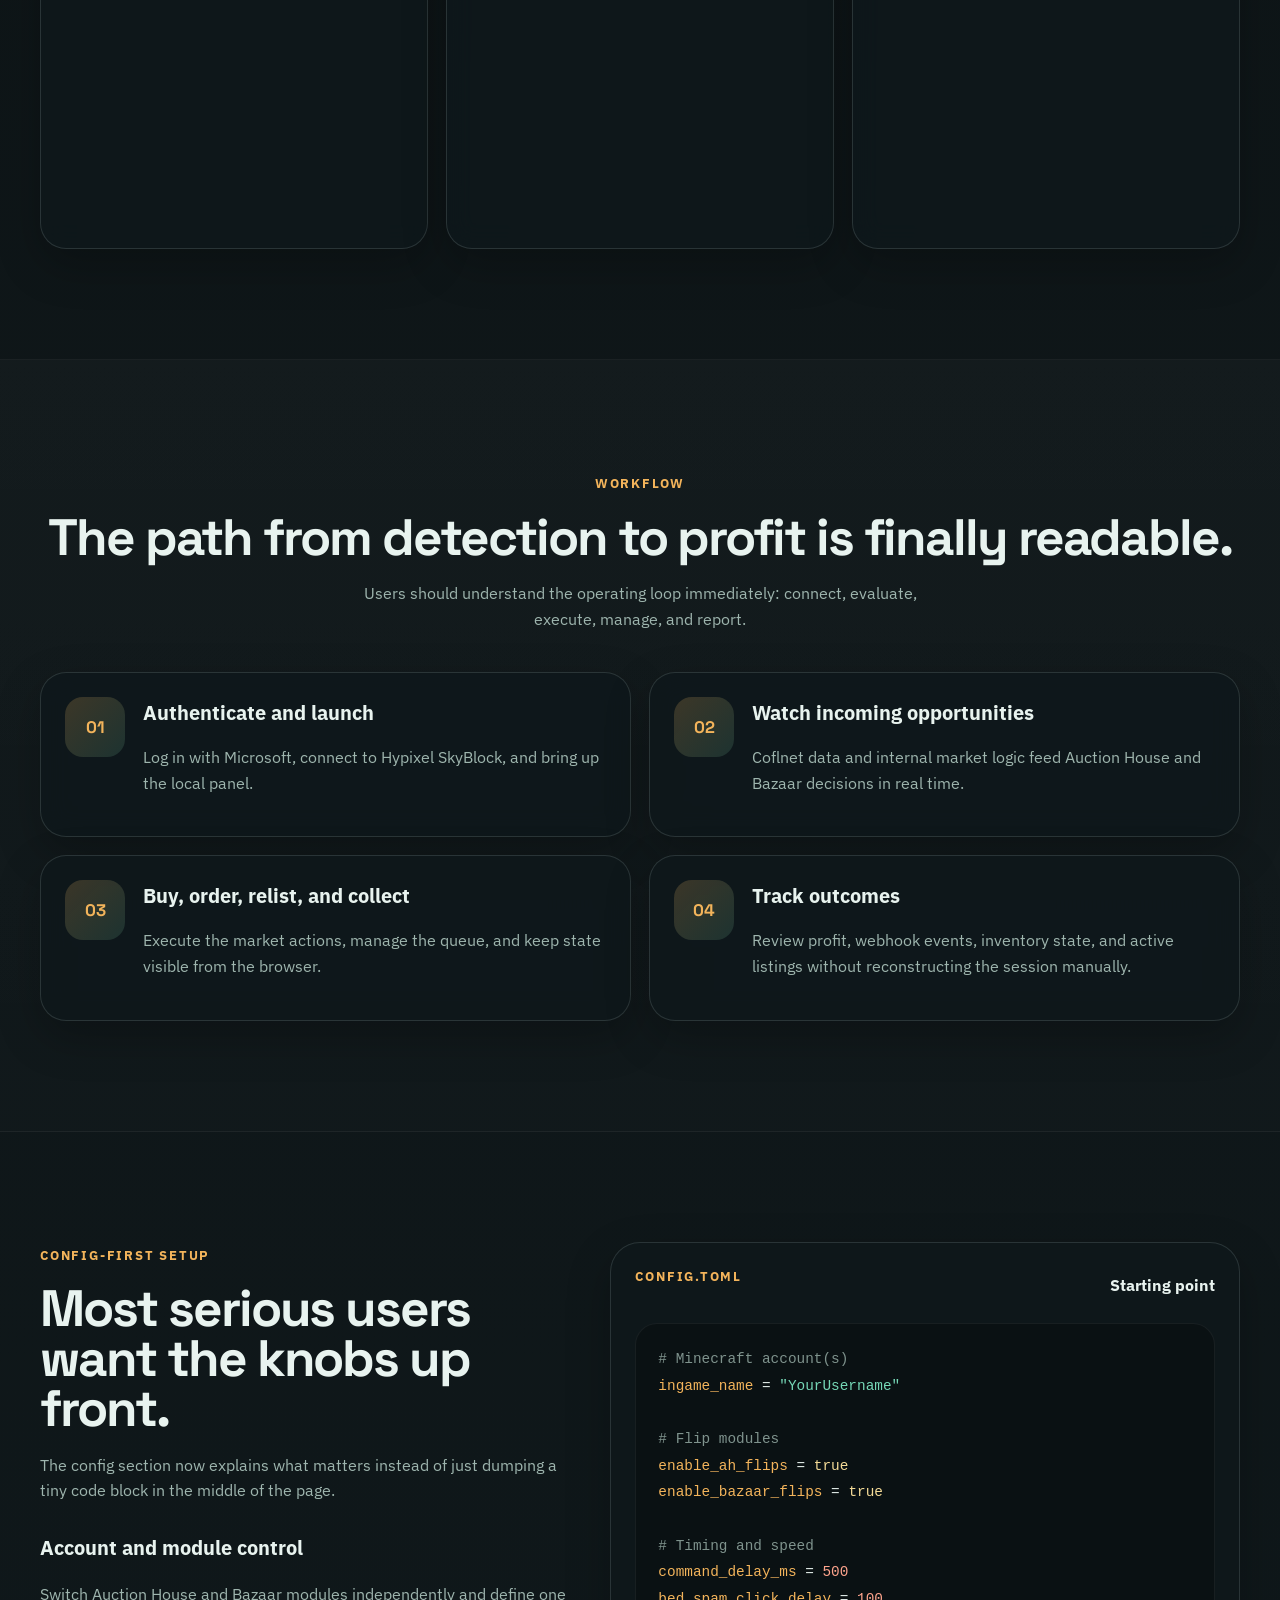
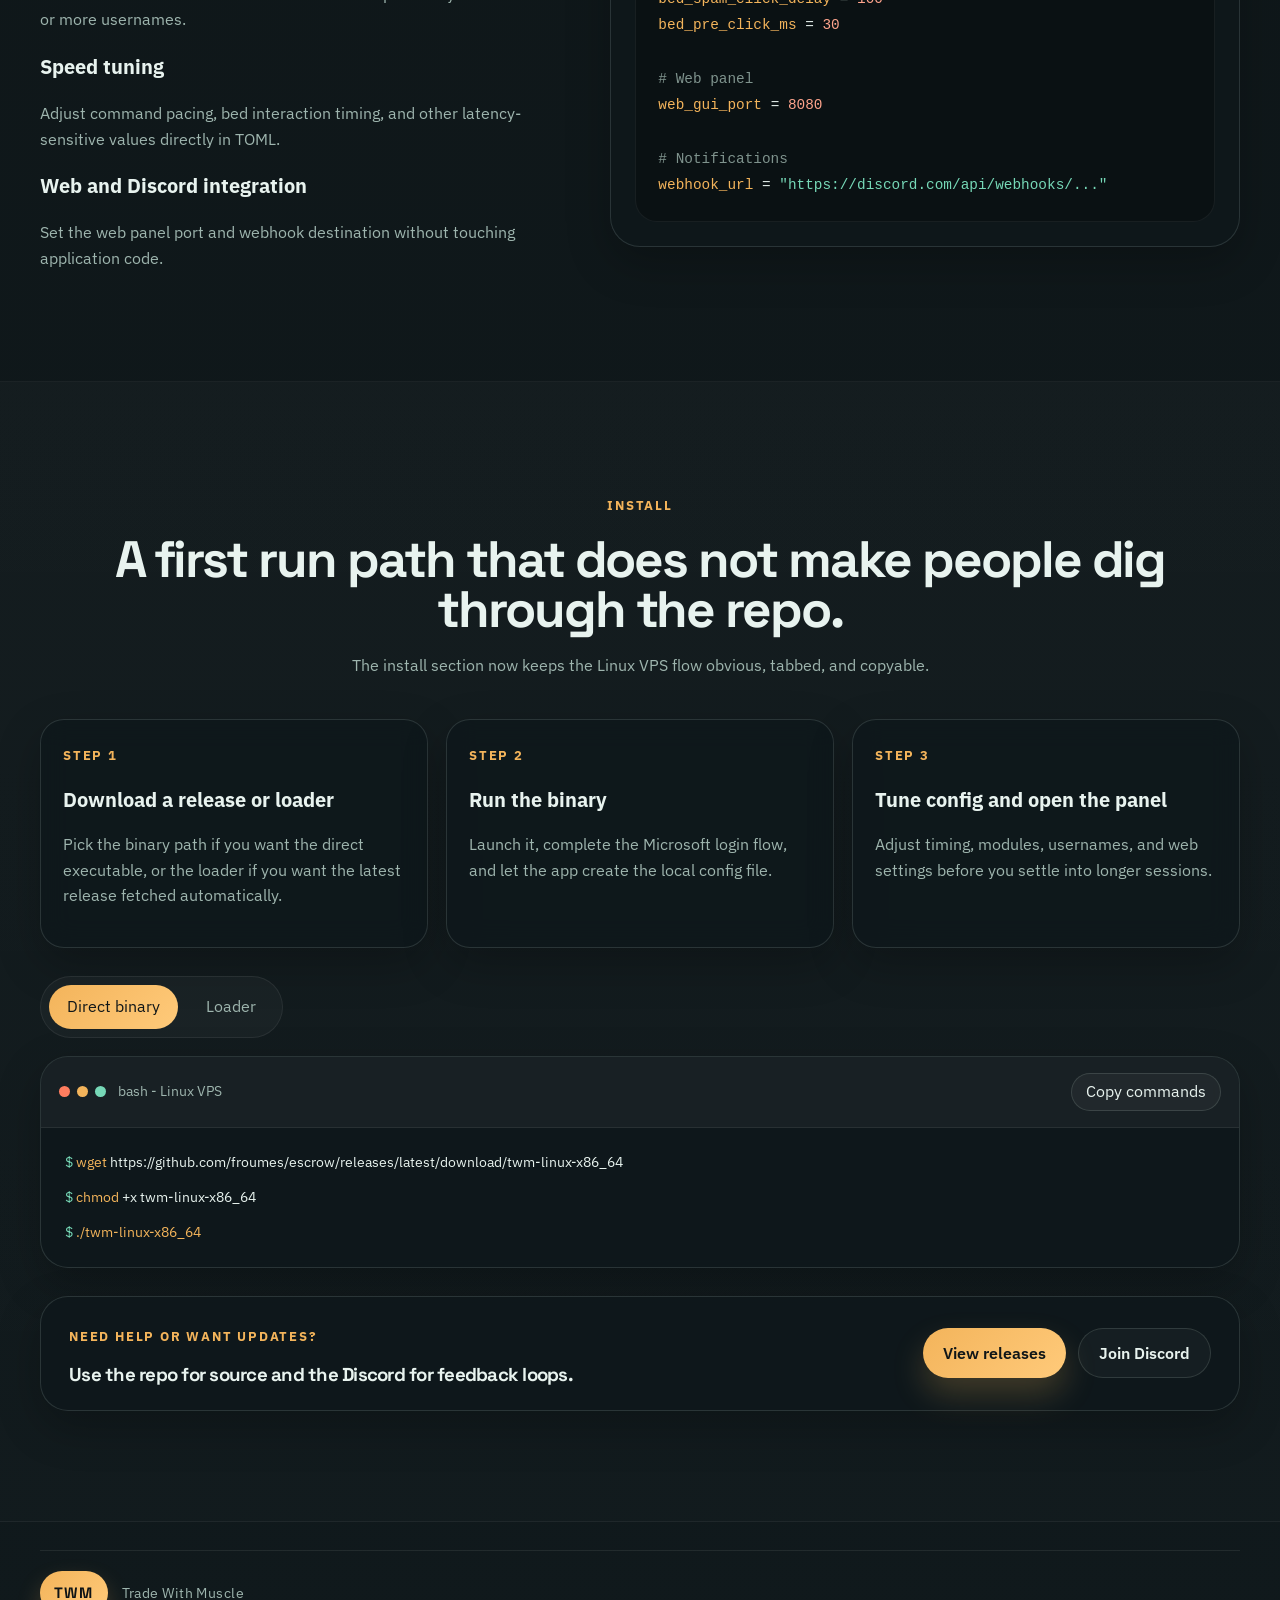
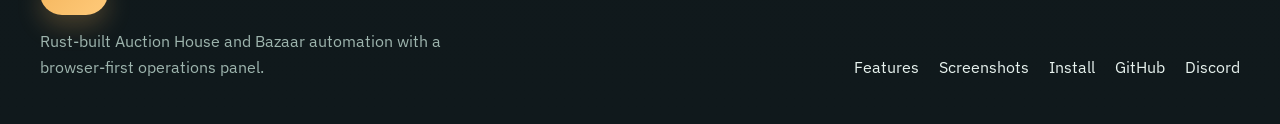
==== commit d7f8d9b9: "Improve website UX and presentation" ====
--- a/webpage/index.html
+++ b/webpage/index.html
@@ -3,352 +3,478 @@
 <head>
     <meta charset="UTF-8">
     <meta name="viewport" content="width=device-width, initial-scale=1.0">
-    <title>TWM — Bazaar &amp; Auction Flipper</title>
+    <title>TWM | Fast AH and Bazaar automation with a real control panel</title>
+    <meta name="description" content="TWM is a Rust-built Hypixel SkyBlock flipper with Auction House automation, Bazaar order management, browser controls, profit tracking, and configurable speed tuning.">
+    <meta name="theme-color" content="#0e1517">
+    <link rel="preconnect" href="https://fonts.googleapis.com">
+    <link rel="preconnect" href="https://fonts.gstatic.com" crossorigin>
+    <link href="https://fonts.googleapis.com/css2?family=IBM+Plex+Sans:wght@400;500;600;700&amp;family=Space+Grotesk:wght@500;700&amp;display=swap" rel="stylesheet">
     <link rel="stylesheet" href="style.css">
-    <link rel="icon" href="data:image/svg+xml,<svg xmlns='http://www.w3.org/2000/svg' viewBox='0 0 100 100'><text y='.9em' font-size='90'>🦀</text></svg>">
+    <link rel="icon" href="data:image/svg+xml,<svg xmlns='http://www.w3.org/2000/svg' viewBox='0 0 100 100'><rect width='100' height='100' rx='18' fill='%230e1517'/><text x='50' y='60' text-anchor='middle' font-size='44' fill='%23f3b45b' font-family='Arial'>TWM</text></svg>">
 </head>
 <body>
-
-<!-- ── Navigation ─────────────────────────────────────────────── -->
-<nav id="navbar">
-    <div class="nav-container">
-        <a href="#" class="logo"><span>TWM</span></a>
-        <ul class="nav-links">
-            <li><a href="#features">Features</a></li>
-            <li><a href="#screenshots">Screenshots</a></li>
-            <li><a href="#how-it-works">How It Works</a></li>
-            <li><a href="#config">Configuration</a></li>
-            <li><a href="#install">Install</a></li>
-            <li><a href="https://discord.gg/42DvX6T9jh" class="btn-nav" target="_blank" rel="noopener">Discord</a></li>
-        </ul>
+    <div class="site-shell">
+        <nav id="navbar" class="nav">
+            <div class="container nav-container">
+                <a href="#top" class="logo" aria-label="TWM home">
+                    <span class="logo-mark">TWM</span>
+                    <span class="logo-copy">Trade With Muscle</span>
+                </a>
+
+                <button class="nav-toggle" type="button" aria-expanded="false" aria-controls="nav-menu" data-nav-toggle>
+                    <span></span>
+                    <span></span>
+                    <span></span>
+                </button>
+
+                <div class="nav-menu" id="nav-menu" data-nav-menu>
+                    <a href="#overview">Overview</a>
+                    <a href="#features">Features</a>
+                    <a href="#screenshots">Screenshots</a>
+                    <a href="#workflow">Workflow</a>
+                    <a href="#install">Install</a>
+                    <a href="https://github.com/froumes/escrow" target="_blank" rel="noopener">GitHub</a>
+                    <a href="https://discord.gg/42DvX6T9jh" class="button button-compact button-solid" target="_blank" rel="noopener">Discord</a>
+                </div>
+            </div>
+        </nav>
+
+        <main id="top">
+            <section class="hero section">
+                <div class="container hero-grid">
+                    <div class="hero-copy" data-reveal>
+                        <div class="eyebrow">Rust-native Hypixel flipping workflow</div>
+                        <h1>Fast buys, cleaner relists, and a browser panel that actually helps.</h1>
+                        <p class="hero-text">
+                            TWM handles Auction House flips, Bazaar order flow, profit tracking, and multi-account operations from one stack. The public site now explains the product clearly instead of looking like a placeholder.
+                        </p>
+
+                        <div class="hero-actions">
+                            <a href="#install" class="button button-solid">Install on Linux</a>
+                            <a href="#screenshots" class="button button-ghost">See the panel</a>
+                        </div>
+
+                        <div class="hero-pills">
+                            <span>AH fastbuy tuning</span>
+                            <span>Bazaar order automation</span>
+                            <span>Browser control panel</span>
+                            <span>Discord webhook alerts</span>
+                        </div>
+
+                        <div class="notice-card">
+                            <strong>Early access note</strong>
+                            <p>Use it with intention. This is macro software, the feature set is broad, and the config matters.</p>
+                        </div>
+                    </div>
+
+                    <div class="hero-panel" data-reveal>
+                        <div class="hero-panel-head">
+                            <div>
+                                <div class="panel-label">Live panel snapshot</div>
+                                <h2>Controls, status, inventory, and market views in one place</h2>
+                            </div>
+                            <span class="status-pill">Web UI included</span>
+                        </div>
+
+                        <div class="hero-panel-image">
+                            <img src="https://github.com/user-attachments/assets/8600abbd-34ea-4fd2-ad7d-9754ef390d39" alt="TWM web panel showing controls, profit, auctions, bazaar orders, and inventory" loading="eager">
+                        </div>
+
+                        <div class="hero-panel-grid">
+                            <article>
+                                <span>Control</span>
+                                <strong>Pause, toggle, switch accounts, and send chat from the browser.</strong>
+                            </article>
+                            <article>
+                                <span>Visibility</span>
+                                <strong>Track profit, active auctions, Bazaar orders, and game state without tab hunting.</strong>
+                            </article>
+                            <article>
+                                <span>Operations</span>
+                                <strong>Keep relists, stale order cleanup, and webhook reporting moving without manual babysitting.</strong>
+                            </article>
+                        </div>
+                    </div>
+                </div>
+            </section>
+
+            <section class="proof-bar">
+                <div class="container proof-grid" data-reveal>
+                    <article>
+                        <span>Market coverage</span>
+                        <strong>Auction House and Bazaar</strong>
+                    </article>
+                    <article>
+                        <span>Runtime</span>
+                        <strong>Rust application with built-in web UI</strong>
+                    </article>
+                    <article>
+                        <span>Workflow</span>
+                        <strong>Detect, buy, relist, collect, report</strong>
+                    </article>
+                    <article>
+                        <span>Ops layer</span>
+                        <strong>Config file, queueing, reconnect, watchdogs</strong>
+                    </article>
+                </div>
+            </section>
+
+            <section class="section" id="overview">
+                <div class="container split-section">
+                    <div class="section-heading" data-reveal>
+                        <div class="eyebrow">Why this page changed</div>
+                        <h2>Visitors need fast orientation, not a wall of vaguely styled feature blurbs.</h2>
+                        <p>
+                            The old page had placeholder media, weak hierarchy, and almost no guidance for someone deciding whether to install. This version leads with the value proposition, shows the actual interface, and makes the first-run path obvious.
+                        </p>
+                    </div>
+
+                    <div class="capability-card" data-reveal>
+                        <div class="capability-row">
+                            <div>
+                                <span class="mini-label">AH flow</span>
+                                <h3>Fast buying with relist support</h3>
+                            </div>
+                            <p>Sub-second BIN flow, relisting, sold auction claiming, and limit awareness.</p>
+                        </div>
+                        <div class="capability-row">
+                            <div>
+                                <span class="mini-label">Bazaar flow</span>
+                                <h3>Order placement, fill handling, and cleanup</h3>
+                            </div>
+                            <p>Automated buy and sell orders, stale order cancellation, and tracked profit reporting.</p>
+                        </div>
+                        <div class="capability-row">
+                            <div>
+                                <span class="mini-label">Management</span>
+                                <h3>Operate from the browser</h3>
+                            </div>
+                            <p>Use the panel for controls, inventory, active auctions, Bazaar orders, and in-game chat.</p>
+                        </div>
+                    </div>
+                </div>
+            </section>
+
+            <section class="section section-alt" id="features">
+                <div class="container">
+                    <div class="section-heading center" data-reveal>
+                        <div class="eyebrow">Feature map</div>
+                        <h2>Built for speed, but also for not losing context mid-session.</h2>
+                        <p>The product is stronger when the site explains the operating model clearly. These are the parts users actually care about first.</p>
+                    </div>
+
+                    <div class="feature-grid">
+                        <article class="feature-card" data-reveal>
+                            <span class="feature-kicker">01</span>
+                            <h3>Fast Auction House execution</h3>
+                            <p>Buy speed tuning, confirmation-skipping fastbuy paths, and relisting logic focused on throughput.</p>
+                        </article>
+                        <article class="feature-card" data-reveal>
+                            <span class="feature-kicker">02</span>
+                            <h3>Bazaar order automation</h3>
+                            <p>Manage buy and sell orders, fill collection, cancellation thresholds, and inventory-aware order flow.</p>
+                        </article>
+                        <article class="feature-card" data-reveal>
+                            <span class="feature-kicker">03</span>
+                            <h3>Real browser control panel</h3>
+                            <p>Pause, resume, inspect inventory, monitor orders, review queue state, and send chat without staying in-game.</p>
+                        </article>
+                        <article class="feature-card" data-reveal>
+                            <span class="feature-kicker">04</span>
+                            <h3>Multi-account rotation</h3>
+                            <p>Cycle usernames on a timer to keep longer-running sessions manageable from one config surface.</p>
+                        </article>
+                        <article class="feature-card" data-reveal>
+                            <span class="feature-kicker">05</span>
+                            <h3>Webhook and profit tracking</h3>
+                            <p>Push notable events to Discord and keep Auction House plus Bazaar profit visible over time.</p>
+                        </article>
+                        <article class="feature-card" data-reveal>
+                            <span class="feature-kicker">06</span>
+                            <h3>Operational guardrails</h3>
+                            <p>Reconnect handling, queueing, watchdog behavior, and persistent order state reduce cleanup work.</p>
+                        </article>
+                    </div>
+
+                    <div class="detail-grid" data-reveal>
+                        <div class="detail-card">
+                            <h3>Auction House</h3>
+                            <ul>
+                                <li>Coflnet integration</li>
+                                <li>Fast buy timing controls</li>
+                                <li>Automatic relisting</li>
+                                <li>Sold auction claiming</li>
+                            </ul>
+                        </div>
+                        <div class="detail-card">
+                            <h3>Bazaar</h3>
+                            <ul>
+                                <li>Buy and sell order management</li>
+                                <li>Partial-fill handling</li>
+                                <li>Stale order cleanup</li>
+                                <li>Order profit tracking</li>
+                            </ul>
+                        </div>
+                        <div class="detail-card">
+                            <h3>Operations</h3>
+                            <ul>
+                                <li>Web panel with live data</li>
+                                <li>Discord webhook support</li>
+                                <li>Command queue visibility</li>
+                                <li>Anonymize mode and reconnect logic</li>
+                            </ul>
+                        </div>
+                    </div>
+                </div>
+            </section>
+
+            <section class="section" id="screenshots">
+                <div class="container">
+                    <div class="section-heading center" data-reveal>
+                        <div class="eyebrow">Product tour</div>
+                        <h2>The interface should sell the tool better than the copy.</h2>
+                        <p>Instead of a broken embed, the page now puts the actual UI front and center and gives the screenshots room to breathe.</p>
+                    </div>
+
+                    <div class="gallery-grid">
+                        <article class="gallery-card gallery-featured" data-reveal>
+                            <div class="gallery-copy">
+                                <span class="mini-label">Dashboard</span>
+                                <h3>Main control panel</h3>
+                                <p>Status, controls, inventory, active auctions, Bazaar orders, and chat in a single view.</p>
+                            </div>
+                            <img src="https://github.com/user-attachments/assets/8600abbd-34ea-4fd2-ad7d-9754ef390d39" alt="TWM dashboard with controls and live state" loading="lazy">
+                        </article>
+                        <article class="gallery-card" data-reveal>
+                            <div class="gallery-copy">
+                                <span class="mini-label">Auth</span>
+                                <h3>Login screen</h3>
+                                <p>Clean entry point for local access to the panel.</p>
+                            </div>
+                            <img src="https://github.com/user-attachments/assets/55a28e4b-ec5e-4896-af9b-b62e28190909" alt="TWM login screen" loading="lazy">
+                        </article>
+                        <article class="gallery-card" data-reveal>
+                            <div class="gallery-copy">
+                                <span class="mini-label">Live view</span>
+                                <h3>In-game rendering</h3>
+                                <p>Watch the current window and activity without relying only on text logs.</p>
+                            </div>
+                            <img src="https://github.com/user-attachments/assets/cbca2c75-ff56-45f8-bad1-3fb0a7e8cfd2" alt="Live game view in the TWM panel" loading="lazy">
+                        </article>
+                        <article class="gallery-card" data-reveal>
+                            <div class="gallery-copy">
+                                <span class="mini-label">Alerts</span>
+                                <h3>High-value flip notifications</h3>
+                                <p>Surface standout flips quickly instead of burying them in console noise.</p>
+                            </div>
+                            <img src="https://github.com/user-attachments/assets/95897563-ebc4-47c6-bfd1-0c30c8df715b" alt="High-value flip notification" loading="lazy">
+                        </article>
+                        <article class="gallery-card" data-reveal>
+                            <div class="gallery-copy">
+                                <span class="mini-label">Reporting</span>
+                                <h3>Webhook output</h3>
+                                <p>Push event visibility into Discord so sessions are easier to supervise remotely.</p>
+                            </div>
+                            <img src="https://github.com/user-attachments/assets/0fcb24fe-6a14-4a27-9926-5928bb08725b" alt="Discord webhook showing big flip notifications" loading="lazy">
+                        </article>
+                    </div>
+                </div>
+            </section>
+
+            <section class="section section-alt" id="workflow">
+                <div class="container">
+                    <div class="section-heading center" data-reveal>
+                        <div class="eyebrow">Workflow</div>
+                        <h2>The path from detection to profit is finally readable.</h2>
+                        <p>Users should understand the operating loop immediately: connect, evaluate, execute, manage, and report.</p>
+                    </div>
+
+                    <div class="timeline">
+                        <article class="timeline-step" data-reveal>
+                            <span class="timeline-index">01</span>
+                            <div>
+                                <h3>Authenticate and launch</h3>
+                                <p>Log in with Microsoft, connect to Hypixel SkyBlock, and bring up the local panel.</p>
+                            </div>
+                        </article>
+                        <article class="timeline-step" data-reveal>
+                            <span class="timeline-index">02</span>
+                            <div>
+                                <h3>Watch incoming opportunities</h3>
+                                <p>Coflnet data and internal market logic feed Auction House and Bazaar decisions in real time.</p>
+                            </div>
+                        </article>
+                        <article class="timeline-step" data-reveal>
+                            <span class="timeline-index">03</span>
+                            <div>
+                                <h3>Buy, order, relist, and collect</h3>
+                                <p>Execute the market actions, manage the queue, and keep state visible from the browser.</p>
+                            </div>
+                        </article>
+                        <article class="timeline-step" data-reveal>
+                            <span class="timeline-index">04</span>
+                            <div>
+                                <h3>Track outcomes</h3>
+                                <p>Review profit, webhook events, inventory state, and active listings without reconstructing the session manually.</p>
+                            </div>
+                        </article>
+                    </div>
+                </div>
+            </section>
+
+            <section class="section" id="config">
+                <div class="container config-layout">
+                    <div class="section-heading" data-reveal>
+                        <div class="eyebrow">Config-first setup</div>
+                        <h2>Most serious users want the knobs up front.</h2>
+                        <p>The config section now explains what matters instead of just dumping a tiny code block in the middle of the page.</p>
+
+                        <div class="config-points">
+                            <article>
+                                <h3>Account and module control</h3>
+                                <p>Switch Auction House and Bazaar modules independently and define one or more usernames.</p>
+                            </article>
+                            <article>
+                                <h3>Speed tuning</h3>
+                                <p>Adjust command pacing, bed interaction timing, and other latency-sensitive values directly in TOML.</p>
+                            </article>
+                            <article>
+                                <h3>Web and Discord integration</h3>
+                                <p>Set the web panel port and webhook destination without touching application code.</p>
+                            </article>
+                        </div>
+                    </div>
+
+                    <div class="config-card" data-reveal>
+                        <div class="config-card-head">
+                            <span class="mini-label">config.toml</span>
+                            <strong>Starting point</strong>
+                        </div>
+<pre><code><span class="comment"># Minecraft account(s)</span>
+<span class="key">ingame_name</span> = <span class="string">"YourUsername"</span>
+
+<span class="comment"># Flip modules</span>
+<span class="key">enable_ah_flips</span> = <span class="bool">true</span>
+<span class="key">enable_bazaar_flips</span> = <span class="bool">true</span>
+
+<span class="comment"># Timing and speed</span>
+<span class="key">command_delay_ms</span> = <span class="number">500</span>
+<span class="key">bed_spam_click_delay</span> = <span class="number">100</span>
+<span class="key">bed_pre_click_ms</span> = <span class="number">30</span>
+
+<span class="comment"># Web panel</span>
+<span class="key">web_gui_port</span> = <span class="number">8080</span>
+
+<span class="comment"># Notifications</span>
+<span class="key">webhook_url</span> = <span class="string">"https://discord.com/api/webhooks/..."</span></code></pre>
+                    </div>
+                </div>
+            </section>
+
+            <section class="section section-alt" id="install">
+                <div class="container">
+                    <div class="section-heading center" data-reveal>
+                        <div class="eyebrow">Install</div>
+                        <h2>A first run path that does not make people dig through the repo.</h2>
+                        <p>The install section now keeps the Linux VPS flow obvious, tabbed, and copyable.</p>
+                    </div>
+
+                    <div class="install-summary" data-reveal>
+                        <article>
+                            <span class="mini-label">Step 1</span>
+                            <h3>Download a release or loader</h3>
+                            <p>Pick the binary path if you want the direct executable, or the loader if you want the latest release fetched automatically.</p>
+                        </article>
+                        <article>
+                            <span class="mini-label">Step 2</span>
+                            <h3>Run the binary</h3>
+                            <p>Launch it, complete the Microsoft login flow, and let the app create the local config file.</p>
+                        </article>
+                        <article>
+                            <span class="mini-label">Step 3</span>
+                            <h3>Tune config and open the panel</h3>
+                            <p>Adjust timing, modules, usernames, and web settings before you settle into longer sessions.</p>
+                        </article>
+                    </div>
+
+                    <div class="install-tabs" data-reveal>
+                        <button type="button" class="tab active" data-tab="release">Direct binary</button>
+                        <button type="button" class="tab" data-tab="loader">Loader</button>
+                    </div>
+
+                    <div class="install-panel active" id="tab-release" data-reveal>
+                        <div class="terminal">
+                            <div class="terminal-header">
+                                <div class="terminal-dots">
+                                    <span class="dot red"></span>
+                                    <span class="dot yellow"></span>
+                                    <span class="dot green"></span>
+                                </div>
+                                <span class="terminal-title">bash - Linux VPS</span>
+                                <button type="button" class="copy-button" data-copy="wget https://github.com/froumes/escrow/releases/latest/download/twm-linux-x86_64&#10;chmod +x twm-linux-x86_64&#10;./twm-linux-x86_64">Copy commands</button>
+                            </div>
+                            <div class="terminal-body">
+                                <p><span class="prompt">$</span> <span class="cmd">wget</span> https://github.com/froumes/escrow/releases/latest/download/twm-linux-x86_64</p>
+                                <p><span class="prompt">$</span> <span class="cmd">chmod</span> +x twm-linux-x86_64</p>
+                                <p><span class="prompt">$</span> <span class="cmd">./twm-linux-x86_64</span></p>
+                            </div>
+                        </div>
+                    </div>
+
+                    <div class="install-panel" id="tab-loader" data-reveal>
+                        <div class="terminal">
+                            <div class="terminal-header">
+                                <div class="terminal-dots">
+                                    <span class="dot red"></span>
+                                    <span class="dot yellow"></span>
+                                    <span class="dot green"></span>
+                                </div>
+                                <span class="terminal-title">bash - Linux VPS loader</span>
+                                <button type="button" class="copy-button" data-copy="wget https://github.com/froumes/escrow/releases/latest/download/TWM-loader-linux-x86_64&#10;chmod +x TWM-loader-linux-x86_64&#10;./TWM-loader-linux-x86_64">Copy commands</button>
+                            </div>
+                            <div class="terminal-body">
+                                <p><span class="prompt">$</span> <span class="cmd">wget</span> https://github.com/froumes/escrow/releases/latest/download/TWM-loader-linux-x86_64</p>
+                                <p><span class="prompt">$</span> <span class="cmd">chmod</span> +x TWM-loader-linux-x86_64</p>
+                                <p><span class="prompt">$</span> <span class="cmd">./TWM-loader-linux-x86_64</span></p>
+                            </div>
+                        </div>
+                        <p class="install-note">The loader path is useful if you want it to pull the latest published build automatically.</p>
+                    </div>
+
+                    <div class="cta-banner" data-reveal>
+                        <div>
+                            <span class="mini-label">Need help or want updates?</span>
+                            <h3>Use the repo for source and the Discord for feedback loops.</h3>
+                        </div>
+                        <div class="cta-actions">
+                            <a href="https://github.com/froumes/escrow/releases" class="button button-solid" target="_blank" rel="noopener">View releases</a>
+                            <a href="https://discord.gg/42DvX6T9jh" class="button button-ghost" target="_blank" rel="noopener">Join Discord</a>
+                        </div>
+                    </div>
+                </div>
+            </section>
+        </main>
+
+        <footer class="footer">
+            <div class="container footer-grid">
+                <div>
+                    <a href="#top" class="logo footer-logo">
+                        <span class="logo-mark">TWM</span>
+                        <span class="logo-copy">Trade With Muscle</span>
+                    </a>
+                    <p class="footer-copy">Rust-built Auction House and Bazaar automation with a browser-first operations panel.</p>
+                </div>
+                <div class="footer-links">
+                    <a href="#features">Features</a>
+                    <a href="#screenshots">Screenshots</a>
+                    <a href="#install">Install</a>
+                    <a href="https://github.com/froumes/escrow" target="_blank" rel="noopener">GitHub</a>
+                    <a href="https://discord.gg/42DvX6T9jh" target="_blank" rel="noopener">Discord</a>
+                </div>
+            </div>
+        </footer>
     </div>
-</nav>
-
-<!-- ── Hero ────────────────────────────────────────────────────── -->
-<header id="hero">
-    <div class="hero-bg"></div>
-    <div class="hero-content">
-        <h1>TWM</h1>
-        <p class="tagline">A Coflnet-powered flipper that macros Auction House &amp; Bazaar with fast buy speeds, automatic selling, and order management — built in Rust&nbsp;🦀</p>
-        <div class="hero-buttons">
-            <a href="#install" class="btn btn-primary">Get Started</a>
-            <a href="https://github.com/froumes/escrow" class="btn btn-outline" target="_blank" rel="noopener">GitHub</a>
-        </div>
-        <div class="hero-stats">
-            <div class="stat"><span class="stat-value">v3.0</span><span class="stat-label">Latest</span></div>
-            <div class="stat"><span class="stat-value">Rust</span><span class="stat-label">Powered</span></div>
-            <div class="stat"><span class="stat-value">AGPLv3</span><span class="stat-label">License</span></div>
-        </div>
-    </div>
-    <div class="scroll-hint" aria-hidden="true">
-        <span>↓</span>
-    </div>
-</header>
-
-<!-- ── Video Showcase ──────────────────────────────────────────── -->
-<section id="showcase">
-    <div class="container">
-        <h2 class="section-title">See It In Action</h2>
-        <p class="section-subtitle">Watch the macro flip in real-time.</p>
-        <div class="video-wrapper">
-            <!-- TODO: Replace VIDEO_ID_HERE with your YouTube video ID (e.g. dQw4w9WgXcQ) -->
-            <iframe
-                src="https://www.youtube.com/embed/VIDEO_ID_HERE?autoplay=1&mute=1&loop=1&playlist=VIDEO_ID_HERE&rel=0"
-                title="TWM Showcase"
-                style="border:none"
-                allow="accelerometer; autoplay; clipboard-write; encrypted-media; gyroscope; picture-in-picture"
-                allowfullscreen
-            ></iframe>
-        </div>
-    </div>
-</section>
-
-<!-- ── Features ────────────────────────────────────────────────── -->
-<section id="features">
-    <div class="container">
-        <h2 class="section-title">Features</h2>
-        <p class="section-subtitle">Everything you need to flip smarter, faster, and automatically.</p>
-
-        <div class="features-grid">
-
-            <div class="feature-card">
-                <div class="feature-icon">⚡</div>
-                <h3>Fast Auction House Buying</h3>
-                <p>Sub-second BIN purchases powered by Coflnet sniper data. Fastbuy mode skips confirmation windows for maximum speed.</p>
-            </div>
-
-            <div class="feature-card">
-                <div class="feature-icon">💰</div>
-                <h3>Automatic Selling &amp; Relisting</h3>
-                <p>Purchased items are automatically relisted at the target price. Sold auctions are claimed and profits tracked in real-time.</p>
-            </div>
-
-            <div class="feature-card">
-                <div class="feature-icon">📊</div>
-                <h3>Bazaar Flip Macro</h3>
-                <p>Automated bazaar buy &amp; sell order placement, fill tracking, stale order cancellation, and profit-taking — fully hands-free.</p>
-            </div>
-
-            <div class="feature-card">
-                <div class="feature-icon">🔄</div>
-                <h3>Multi-Account Rotation</h3>
-                <p>Comma-separate your usernames and set a switch timer. The macro automatically rotates between accounts on a schedule.</p>
-            </div>
-
-            <div class="feature-card">
-                <div class="feature-icon">🌐</div>
-                <h3>Web Control Panel</h3>
-                <p>Built-in web dashboard to pause/resume, toggle AH &amp; Bazaar flips, view inventory, manage auctions, switch accounts, and chat — all from your browser.</p>
-            </div>
-
-            <div class="feature-card">
-                <div class="feature-icon">🔔</div>
-                <h3>Discord Webhooks</h3>
-                <p>Rich embed notifications for every purchase, sale, and profit update — complete with item names, prices, and buy-speed metrics.</p>
-            </div>
-
-            <div class="feature-card">
-                <div class="feature-icon">🎯</div>
-                <h3>Smart Order Management</h3>
-                <p>Automatic collection of filled orders, cancellation of stale orders, and partial-fill detection — no coins left on the table.</p>
-            </div>
-
-            <div class="feature-card">
-                <div class="feature-icon">🛡️</div>
-                <h3>Built-in Safety</h3>
-                <p>GUI watchdog auto-closes stuck windows, packet-rate limiting prevents kicks, and graceful error recovery keeps the bot running 24/7.</p>
-            </div>
-
-            <div class="feature-card">
-                <div class="feature-icon">📈</div>
-                <h3>Profit Tracking</h3>
-                <p>Real-time profit logging for both AH flips and bazaar orders with buy cost tracking, tax calculations, and session summaries.</p>
-            </div>
-
-        </div>
-
-        <!-- ── Full Feature List ──────────────────────────────── -->
-        <div class="feature-list-section">
-            <h3 class="feature-list-title">Complete Feature List</h3>
-            <div class="feature-list-grid">
-                <div class="feature-list-col">
-                    <h4>Auction House</h4>
-                    <ul class="feature-list">
-                        <li>Coflnet sniper integration</li>
-                        <li>Sub-second BIN purchasing</li>
-                        <li>Automatic relisting at target price</li>
-                        <li>Sold auction auto-claiming</li>
-                        <li>Auction cancellation support</li>
-                        <li>Grace-period bed timing</li>
-                        <li>Configurable buy speed tuning</li>
-                        <li>AH listing limit detection</li>
-                    </ul>
-                </div>
-                <div class="feature-list-col">
-                    <h4>Bazaar</h4>
-                    <ul class="feature-list">
-                        <li>Automated buy &amp; sell orders</li>
-                        <li>Fill detection &amp; collection</li>
-                        <li>Partial-fill handling</li>
-                        <li>Stale order auto-cancellation</li>
-                        <li>Order age-based cancel threshold</li>
-                        <li>Configurable tax rate</li>
-                        <li>Instant-sell inventory mode</li>
-                        <li>Order profit tracking</li>
-                    </ul>
-                </div>
-                <div class="feature-list-col">
-                    <h4>Management</h4>
-                    <ul class="feature-list">
-                        <li>Web control panel (real-time)</li>
-                        <li>Multi-account rotation</li>
-                        <li>Discord webhook notifications</li>
-                        <li>In-game chat from browser</li>
-                        <li>Inventory viewer with item icons</li>
-                        <li>Active auctions dashboard</li>
-                        <li>Bazaar orders dashboard</li>
-                        <li>Anonymize mode for streaming</li>
-                    </ul>
-                </div>
-                <div class="feature-list-col">
-                    <h4>Reliability</h4>
-                    <ul class="feature-list">
-                        <li>Auto-reconnect on disconnect</li>
-                        <li>GUI watchdog (5s auto-close)</li>
-                        <li>Packet-rate limiting</li>
-                        <li>Command queue with priorities</li>
-                        <li>AH flip preemption for bazaar</li>
-                        <li>Startup order cleanup</li>
-                        <li>Cookie/booster detection</li>
-                        <li>Persistent order state (JSON)</li>
-                    </ul>
-                </div>
-            </div>
-        </div>
-    </div>
-</section>
-
-<!-- ── Screenshots ─────────────────────────────────────────────── -->
-<section id="screenshots">
-    <div class="container">
-        <h2 class="section-title">Screenshots</h2>
-        <p class="section-subtitle">See what the macro looks like in action.</p>
-
-        <div class="screenshot-grid">
-            <div class="screenshot-card">
-                <div class="screenshot-label">Web Panel — Controls &amp; Dashboard</div>
-                <img src="https://github.com/user-attachments/assets/8600abbd-34ea-4fd2-ad7d-9754ef390d39" alt="Web control panel showing status, controls, inventory, active auctions, bazaar orders, and chat" loading="lazy">
-            </div>
-            <div class="screenshot-card">
-                <div class="screenshot-label">Login Screen</div>
-                <img src="https://github.com/user-attachments/assets/55a28e4b-ec5e-4896-af9b-b62e28190909" alt="Login screen for the web control panel" loading="lazy">
-            </div>
-            <div class="screenshot-card">
-                <div class="screenshot-label">Live Game View</div>
-                <img src="https://github.com/user-attachments/assets/cbca2c75-ff56-45f8-bad1-3fb0a7e8cfd2" alt="Live game view showing in-game render" loading="lazy">
-            </div>
-            <div class="screenshot-card">
-                <div class="screenshot-label">Divine Flip 💎</div>
-                <img src="https://github.com/user-attachments/assets/95897563-ebc4-47c6-bfd1-0c30c8df715b" alt="A divine-tier flip notification" loading="lazy">
-            </div>
-            <div class="screenshot-card">
-                <div class="screenshot-label">Public Big Flips Webhook</div>
-                <img src="https://github.com/user-attachments/assets/0fcb24fe-6a14-4a27-9926-5928bb08725b" alt="Discord webhook showing big flip notifications" loading="lazy">
-            </div>
-        </div>
-    </div>
-</section>
-
-<!-- ── How It Works ────────────────────────────────────────────── -->
-<section id="how-it-works">
-    <div class="container">
-        <h2 class="section-title">How It Works</h2>
-        <p class="section-subtitle">From flip detection to profit — fully automated.</p>
-
-        <div class="steps">
-            <div class="step">
-                <div class="step-number">1</div>
-                <div class="step-content">
-                    <h3>Connect</h3>
-                    <p>Log in with your Microsoft account. The macro connects to Hypixel SkyBlock and opens a WebSocket to Coflnet's flip feed.</p>
-                </div>
-            </div>
-            <div class="step">
-                <div class="step-number">2</div>
-                <div class="step-content">
-                    <h3>Detect</h3>
-                    <p>Coflnet streams underpriced auctions and bazaar margins in real-time. The macro evaluates each opportunity instantly.</p>
-                </div>
-            </div>
-            <div class="step">
-                <div class="step-number">3</div>
-                <div class="step-content">
-                    <h3>Purchase</h3>
-                    <p>BIN auctions are bought with fastbuy speed. Bazaar orders are placed, tracked, and managed automatically.</p>
-                </div>
-            </div>
-            <div class="step">
-                <div class="step-number">4</div>
-                <div class="step-content">
-                    <h3>Sell &amp; Profit</h3>
-                    <p>Items are automatically relisted at target prices. Sold auctions are claimed and profits reported via Discord webhooks.</p>
-                </div>
-            </div>
-        </div>
-    </div>
-</section>
-
-<!-- ── Configuration ───────────────────────────────────────────── -->
-<section id="config">
-    <div class="container">
-        <h2 class="section-title">Configuration</h2>
-        <p class="section-subtitle">Customize everything in <code>config.toml</code>.</p>
-
-        <div class="config-block">
-            <pre><code><span class="c"># Minecraft account(s) — comma-separated for multi-account</span>
-<span class="k">ingame_name</span> = <span class="s">"YourUsername"</span>
-
-<span class="c"># Flip modules</span>
-<span class="k">enable_ah_flips</span>     = <span class="b">true</span>
-<span class="k">enable_bazaar_flips</span> = <span class="b">true</span>
-
-<span class="c"># Speed tuning</span>
-<span class="k">command_delay_ms</span>       = <span class="n">500</span>
-<span class="k">bed_spam_click_delay</span>   = <span class="n">100</span>
-<span class="k">bed_pre_click_ms</span>       = <span class="n">30</span>
-
-<span class="c"># Web control panel</span>
-<span class="k">web_gui_port</span> = <span class="n">8080</span>
-
-<span class="c"># Discord notifications</span>
-<span class="k">webhook_url</span> = <span class="s">"https://discord.com/api/webhooks/..."</span></code></pre>
-        </div>
-    </div>
-</section>
-
-<!-- ── Install ─────────────────────────────────────────────────── -->
-<section id="install">
-    <div class="container">
-        <h2 class="section-title">Installation</h2>
-        <p class="section-subtitle">Up and running in under a minute on a Linux VPS.</p>
-
-        <div class="install-tabs">
-            <button type="button" class="tab active" data-tab="release">From Releases</button>
-            <button type="button" class="tab" data-tab="loader">Using Loader</button>
-        </div>
-
-        <div class="install-content active" id="tab-release">
-            <div class="terminal">
-                <div class="terminal-header">
-                    <span class="dot red"></span>
-                    <span class="dot yellow"></span>
-                    <span class="dot green"></span>
-                    <span class="terminal-title">bash — Linux VPS</span>
-                </div>
-                <div class="terminal-body">
-                    <p><span class="prompt">$</span> <span class="cmd">wget</span> https://github.com/froumes/escrow/releases/latest/download/twm-linux-x86_64</p>
-                    <p><span class="prompt">$</span> <span class="cmd">chmod</span> +x twm-linux-x86_64</p>
-                    <p><span class="prompt">$</span> <span class="cmd">./twm-linux-x86_64</span></p>
-                </div>
-            </div>
-        </div>
-
-        <div class="install-content" id="tab-loader">
-            <div class="terminal">
-                <div class="terminal-header">
-                    <span class="dot red"></span>
-                    <span class="dot yellow"></span>
-                    <span class="dot green"></span>
-                    <span class="terminal-title">bash — Linux VPS (Loader)</span>
-                </div>
-                <div class="terminal-body">
-                    <p><span class="prompt">$</span> <span class="cmd">wget</span> https://github.com/froumes/escrow/releases/latest/download/TWM-loader-linux-x86_64</p>
-                    <p><span class="prompt">$</span> <span class="cmd">chmod</span> +x TWM-loader-linux-x86_64</p>
-                    <p><span class="prompt">$</span> <span class="cmd">./TWM-loader-linux-x86_64</span></p>
-                </div>
-            </div>
-            <p class="loader-note">The loader automatically downloads and runs the latest version.</p>
-        </div>
-    </div>
-</section>
-
-<!-- ── Footer ──────────────────────────────────────────────────── -->
-<footer>
-    <div class="container footer-content">
-        <div class="footer-brand">
-            <span class="logo">TWM</span>
-            <p>Coflnet-powered Auction House &amp; Bazaar flipper for Hypixel SkyBlock</p>
-        </div>
-        <div class="footer-links">
-            <a href="https://austinxyz.lol" target="_blank" rel="noopener">austinxyz.lol</a>
-            <a href="https://github.com/froumes/escrow" target="_blank" rel="noopener">GitHub</a>
-            <a href="https://discord.gg/42DvX6T9jh" target="_blank" rel="noopener">Discord</a>
-            <a href="https://github.com/froumes/escrow/releases" target="_blank" rel="noopener">Releases</a>
-        </div>
-        <p class="footer-copy">&copy; 2026 <a href="https://trexito.com" target="_blank" rel="noopener">TreXito</a> &middot; AGPLv3 License</p>
-    </div>
-</footer>
-
-<script src="script.js"></script>
+
+    <script src="script.js"></script>
 </body>
 </html>
--- a/webpage/style.css
+++ b/webpage/style.css
@@ -1,537 +1,1065 @@
-/* ── Reset & Base ──────────────────────────────────────────── */
+:root {
+    --bg: #0e1517;
+    --bg-soft: #152025;
+    --panel: rgba(15, 24, 27, 0.86);
+    --panel-strong: #18252a;
+    --panel-alt: #1d2d33;
+    --line: rgba(214, 233, 228, 0.14);
+    --line-strong: rgba(214, 233, 228, 0.22);
+    --text: #e8f3ef;
+    --muted: #9eb5ae;
+    --warm: #f3b45b;
+    --warm-strong: #ffca7a;
+    --mint: #76d8b7;
+    --mint-soft: rgba(118, 216, 183, 0.14);
+    --danger: #ff8a6b;
+    --shadow: 0 24px 70px rgba(0, 0, 0, 0.32);
+    --shadow-soft: 0 16px 45px rgba(0, 0, 0, 0.24);
+    --radius-lg: 30px;
+    --radius-md: 20px;
+    --radius-sm: 14px;
+    --content: 1200px;
+    --nav-height: 84px;
+    --transition: 180ms ease;
+}
+
 *,
 *::before,
 *::after {
-    margin: 0;
-    padding: 0;
     box-sizing: border-box;
-}
-
-:root {
-    --bg:        #0b0d17;
-    --bg-card:   #111425;
-    --bg-nav:    rgba(11, 13, 23, .85);
-    --surface:   #171a2e;
-    --border:    #1e2240;
-    --text:      #c9cde8;
-    --text-dim:  #7b82a8;
-    --heading:   #eaedf9;
-    --accent:    #6c5ce7;
-    --accent2:   #a29bfe;
-    --glow:      rgba(108, 92, 231, .35);
-    --success:   #00cec9;
-    --radius:    12px;
-    --max-w:     1140px;
-    --transition: .3s ease;
 }
 
 html {
     scroll-behavior: smooth;
-    font-size: 16px;
 }
 
 body {
-    font-family: 'Inter', -apple-system, BlinkMacSystemFont, 'Segoe UI', Roboto, sans-serif;
-    background: var(--bg);
+    margin: 0;
+    min-width: 320px;
+    font-family: "IBM Plex Sans", sans-serif;
     color: var(--text);
+    background:
+        radial-gradient(circle at top left, rgba(243, 180, 91, 0.16), transparent 28%),
+        radial-gradient(circle at 85% 18%, rgba(118, 216, 183, 0.16), transparent 24%),
+        linear-gradient(180deg, #0b1012 0%, #0e1517 52%, #10191c 100%);
     line-height: 1.6;
-    overflow-x: hidden;
-}
-
-a { color: var(--accent2); text-decoration: none; transition: color var(--transition); }
-a:hover { color: #fff; }
-
-code {
-    font-family: 'JetBrains Mono', 'Fira Code', monospace;
-    background: var(--surface);
-    padding: 2px 6px;
-    border-radius: 4px;
-    font-size: .85em;
-}
-
-.container { max-width: var(--max-w); margin: 0 auto; padding: 0 24px; }
-
-/* ── Navigation ───────────────────────────────────────────── */
-#navbar {
+}
+
+body::before {
+    content: "";
     position: fixed;
+    inset: 0;
+    pointer-events: none;
+    background-image:
+        linear-gradient(rgba(255, 255, 255, 0.028) 1px, transparent 1px),
+        linear-gradient(90deg, rgba(255, 255, 255, 0.028) 1px, transparent 1px);
+    background-size: 60px 60px;
+    mask-image: linear-gradient(180deg, rgba(0, 0, 0, 0.65), transparent 80%);
+    opacity: 0.35;
+}
+
+img {
+    display: block;
+    max-width: 100%;
+}
+
+a {
+    color: inherit;
+    text-decoration: none;
+}
+
+button,
+input,
+textarea {
+    font: inherit;
+}
+
+button {
+    color: inherit;
+}
+
+code,
+pre {
+    font-family: "SFMono-Regular", "Consolas", "Menlo", monospace;
+}
+
+.site-shell {
+    position: relative;
+    overflow: clip;
+}
+
+.container {
+    width: min(var(--content), calc(100% - 40px));
+    margin: 0 auto;
+}
+
+.section {
+    padding: 110px 0;
+}
+
+.section-alt {
+    background: linear-gradient(180deg, rgba(255, 255, 255, 0.025), rgba(255, 255, 255, 0.01));
+    border-block: 1px solid rgba(255, 255, 255, 0.04);
+}
+
+.nav {
+    position: sticky;
     top: 0;
-    left: 0;
-    right: 0;
-    z-index: 100;
-    background: var(--bg-nav);
-    backdrop-filter: blur(12px);
-    -webkit-backdrop-filter: blur(12px);
-    border-bottom: 1px solid var(--border);
-    transition: background var(--transition);
+    z-index: 1000;
+    height: var(--nav-height);
+    backdrop-filter: blur(16px);
+    background: rgba(11, 16, 18, 0.58);
+    border-bottom: 1px solid transparent;
+    transition: background var(--transition), border-color var(--transition), box-shadow var(--transition);
+}
+
+.nav.scrolled,
+.nav.nav-open {
+    background: rgba(11, 16, 18, 0.82);
+    border-color: rgba(255, 255, 255, 0.08);
+    box-shadow: 0 12px 30px rgba(0, 0, 0, 0.18);
 }
 
 .nav-container {
-    max-width: var(--max-w);
-    margin: 0 auto;
-    padding: 0 24px;
+    min-height: var(--nav-height);
     display: flex;
     align-items: center;
     justify-content: space-between;
-    height: 64px;
+    gap: 20px;
 }
 
 .logo {
+    display: inline-flex;
+    align-items: center;
+    gap: 14px;
+}
+
+.logo-mark {
+    display: inline-flex;
+    align-items: center;
+    justify-content: center;
+    min-width: 58px;
+    padding: 10px 14px;
+    border-radius: 999px;
+    font-family: "Space Grotesk", sans-serif;
+    font-size: 0.94rem;
+    font-weight: 700;
+    letter-spacing: 0.08em;
+    color: #0d1316;
+    background: linear-gradient(135deg, var(--warm), var(--warm-strong));
+    box-shadow: 0 12px 24px rgba(243, 180, 91, 0.24);
+}
+
+.logo-copy {
+    color: var(--muted);
+    font-size: 0.9rem;
+    letter-spacing: 0.03em;
+}
+
+.nav-menu {
+    display: flex;
+    align-items: center;
+    gap: 20px;
+}
+
+.nav-menu a {
+    color: var(--muted);
+    font-size: 0.95rem;
+    transition: color var(--transition), opacity var(--transition);
+}
+
+.nav-menu a:hover,
+.nav-menu a.is-active {
+    color: var(--text);
+}
+
+.nav-toggle {
+    display: none;
+    align-items: center;
+    justify-content: center;
+    flex-direction: column;
+    gap: 5px;
+    width: 48px;
+    height: 48px;
+    padding: 0;
+    border: 1px solid var(--line);
+    border-radius: 14px;
+    background: rgba(255, 255, 255, 0.04);
+    cursor: pointer;
+}
+
+.nav-toggle span {
+    width: 18px;
+    height: 2px;
+    border-radius: 999px;
+    background: var(--text);
+    transition: transform var(--transition), opacity var(--transition);
+}
+
+.nav.nav-open .nav-toggle span:nth-child(1) {
+    transform: translateY(7px) rotate(45deg);
+}
+
+.nav.nav-open .nav-toggle span:nth-child(2) {
+    opacity: 0;
+}
+
+.nav.nav-open .nav-toggle span:nth-child(3) {
+    transform: translateY(-7px) rotate(-45deg);
+}
+
+.button {
+    display: inline-flex;
+    align-items: center;
+    justify-content: center;
+    gap: 10px;
+    min-height: 50px;
+    padding: 0 20px;
+    border-radius: 999px;
+    font-weight: 600;
+    transition: transform var(--transition), background var(--transition), border-color var(--transition), color var(--transition), box-shadow var(--transition);
+    cursor: pointer;
+}
+
+.button:hover {
+    transform: translateY(-1px);
+}
+
+.button-solid {
+    color: #101618;
+    background: linear-gradient(135deg, var(--warm), var(--warm-strong));
+    box-shadow: 0 16px 32px rgba(243, 180, 91, 0.22);
+}
+
+.button-solid:hover {
+    box-shadow: 0 20px 34px rgba(243, 180, 91, 0.32);
+}
+
+.button-ghost {
+    border: 1px solid var(--line);
+    background: rgba(255, 255, 255, 0.03);
+    color: var(--text);
+}
+
+.button-ghost:hover,
+.button-compact:hover {
+    border-color: var(--line-strong);
+    background: rgba(255, 255, 255, 0.06);
+}
+
+.button-compact {
+    min-height: 42px;
+    padding-inline: 16px;
+    border: 1px solid transparent;
+}
+
+.hero {
+    padding-top: 54px;
+}
+
+.hero-grid {
+    display: grid;
+    grid-template-columns: minmax(0, 1fr) minmax(420px, 0.92fr);
+    gap: 34px;
+    align-items: start;
+}
+
+.hero-copy,
+.hero-panel,
+.capability-card,
+.feature-card,
+.detail-card,
+.gallery-card,
+.timeline-step,
+.config-card,
+.install-summary article,
+.terminal,
+.cta-banner,
+.notice-card,
+.proof-grid,
+.hero-panel-grid article {
+    border: 1px solid var(--line);
+    background: var(--panel);
+    box-shadow: var(--shadow-soft);
+    backdrop-filter: blur(14px);
+}
+
+.hero-copy {
+    padding: 18px 0 0;
+    border: 0;
+    background: transparent;
+    box-shadow: none;
+    backdrop-filter: none;
+}
+
+.eyebrow,
+.mini-label,
+.panel-label {
+    display: inline-flex;
+    align-items: center;
+    gap: 8px;
+    margin-bottom: 18px;
+    color: var(--warm);
+    font-size: 0.8rem;
+    font-weight: 700;
+    letter-spacing: 0.14em;
+    text-transform: uppercase;
+}
+
+.hero h1,
+.section-heading h2,
+.hero-panel-head h2,
+.cta-banner h3 {
+    margin: 0;
+    font-family: "Space Grotesk", sans-serif;
+    line-height: 0.98;
+    letter-spacing: -0.04em;
+}
+
+.hero h1 {
+    max-width: 10ch;
+    font-size: clamp(3rem, 6vw, 6.2rem);
+}
+
+.hero-text,
+.section-heading p,
+.capability-row p,
+.feature-card p,
+.detail-card li,
+.gallery-copy p,
+.timeline-step p,
+.config-points p,
+.install-summary p,
+.install-note,
+.footer-copy,
+.notice-card p {
+    color: var(--muted);
+}
+
+.hero-text {
+    max-width: 58ch;
+    margin: 22px 0 0;
+    font-size: clamp(1.02rem, 1.8vw, 1.16rem);
+}
+
+.hero-actions {
+    display: flex;
+    flex-wrap: wrap;
+    gap: 14px;
+    margin-top: 28px;
+}
+
+.hero-pills {
+    display: flex;
+    flex-wrap: wrap;
+    gap: 10px;
+    margin-top: 28px;
+}
+
+.hero-pills span,
+.status-pill {
+    display: inline-flex;
+    align-items: center;
+    min-height: 38px;
+    padding: 0 14px;
+    border-radius: 999px;
+    border: 1px solid rgba(118, 216, 183, 0.24);
+    background: var(--mint-soft);
+    color: var(--text);
+    font-size: 0.88rem;
+}
+
+.notice-card {
+    max-width: 520px;
+    margin-top: 24px;
+    padding: 18px 20px;
+    border-radius: var(--radius-md);
+    background: rgba(255, 138, 107, 0.07);
+    border-color: rgba(255, 138, 107, 0.18);
+}
+
+.notice-card strong {
+    display: block;
+    margin-bottom: 4px;
+    font-size: 0.95rem;
+}
+
+.hero-panel {
+    position: relative;
+    padding: 24px;
+    border-radius: var(--radius-lg);
+}
+
+.hero-panel::before {
+    content: "";
+    position: absolute;
+    inset: 14px;
+    z-index: -1;
+    border-radius: calc(var(--radius-lg) - 8px);
+    background: linear-gradient(135deg, rgba(243, 180, 91, 0.18), transparent 36%, rgba(118, 216, 183, 0.14));
+    filter: blur(22px);
+}
+
+.hero-panel-head {
+    display: flex;
+    align-items: start;
+    justify-content: space-between;
+    gap: 18px;
+}
+
+.hero-panel-head h2 {
+    font-size: clamp(1.65rem, 3vw, 2.35rem);
+}
+
+.hero-panel-image {
+    margin-top: 22px;
+    overflow: hidden;
+    border-radius: 22px;
+    border: 1px solid var(--line);
+    background: rgba(0, 0, 0, 0.28);
+}
+
+.hero-panel-image img {
+    width: 100%;
+    aspect-ratio: 1.46 / 1;
+    object-fit: cover;
+    object-position: top center;
+}
+
+.hero-panel-grid {
+    display: grid;
+    grid-template-columns: repeat(3, minmax(0, 1fr));
+    gap: 14px;
+    margin-top: 18px;
+}
+
+.hero-panel-grid article {
+    padding: 16px;
+    border-radius: 18px;
+}
+
+.hero-panel-grid span {
+    display: block;
+    margin-bottom: 8px;
+    color: var(--warm);
+    font-size: 0.8rem;
+    font-weight: 700;
+    text-transform: uppercase;
+    letter-spacing: 0.08em;
+}
+
+.hero-panel-grid strong {
+    font-size: 0.95rem;
+    line-height: 1.45;
+}
+
+.proof-bar {
+    padding: 28px 0 0;
+}
+
+.proof-grid {
+    display: grid;
+    grid-template-columns: repeat(4, minmax(0, 1fr));
+    gap: 0;
+    overflow: hidden;
+    border-radius: 26px;
+}
+
+.proof-grid article {
+    padding: 24px;
+    border-right: 1px solid rgba(255, 255, 255, 0.06);
+}
+
+.proof-grid article:last-child {
+    border-right: 0;
+}
+
+.proof-grid span {
+    display: block;
+    margin-bottom: 8px;
+    color: var(--warm);
+    font-size: 0.82rem;
+    text-transform: uppercase;
+    letter-spacing: 0.12em;
+}
+
+.proof-grid strong {
+    font-size: 1rem;
+    line-height: 1.4;
+}
+
+.split-section,
+.config-layout {
+    display: grid;
+    grid-template-columns: minmax(0, 0.92fr) minmax(0, 1.08fr);
+    gap: 34px;
+    align-items: start;
+}
+
+.section-heading h2 {
+    font-size: clamp(2.2rem, 4vw, 4rem);
+}
+
+.section-heading p {
+    max-width: 60ch;
+    margin: 18px 0 0;
+    font-size: 1rem;
+}
+
+.section-heading.center {
+    text-align: center;
+}
+
+.section-heading.center p {
+    margin-inline: auto;
+}
+
+.capability-card {
+    padding: 28px;
+    border-radius: var(--radius-lg);
+}
+
+.capability-row + .capability-row {
+    margin-top: 22px;
+    padding-top: 22px;
+    border-top: 1px solid rgba(255, 255, 255, 0.07);
+}
+
+.capability-row h3,
+.feature-card h3,
+.detail-card h3,
+.gallery-copy h3,
+.timeline-step h3,
+.config-points h3,
+.install-summary h3 {
+    margin: 0;
     font-size: 1.25rem;
-    font-weight: 700;
-    color: var(--heading);
-    display: flex;
-    align-items: center;
-    gap: 4px;
-}
-.logo span { color: var(--accent2); }
-
-.nav-links {
-    list-style: none;
-    display: flex;
-    align-items: center;
-    gap: 28px;
-}
-.nav-links a {
-    color: var(--text-dim);
-    font-size: .9rem;
-    font-weight: 500;
-    transition: color var(--transition);
-}
-.nav-links a:hover { color: #fff; }
-
-.btn-nav {
-    background: var(--accent);
-    color: #fff !important;
-    padding: 8px 18px;
-    border-radius: 8px;
-    font-weight: 600;
-}
-.btn-nav:hover { background: var(--accent2); }
-
-/* ── Hero ─────────────────────────────────────────────────── */
-#hero {
-    position: relative;
-    min-height: 100vh;
-    display: flex;
-    flex-direction: column;
-    align-items: center;
-    justify-content: center;
-    text-align: center;
-    padding: 100px 24px 60px;
-    overflow: hidden;
-}
-
-.hero-bg {
-    position: absolute;
-    inset: 0;
-    background:
-        radial-gradient(ellipse 70% 50% at 50% 40%, var(--glow) 0%, transparent 70%),
-        radial-gradient(circle at 80% 20%, rgba(162, 155, 254, .12) 0%, transparent 50%);
-    z-index: 0;
-}
-
-.hero-content { position: relative; z-index: 1; max-width: 720px; }
-
-#hero h1 {
-    font-size: clamp(2.5rem, 6vw, 4.5rem);
-    font-weight: 800;
-    color: var(--heading);
-    letter-spacing: -1px;
-    line-height: 1.15;
-    margin-bottom: 20px;
-}
-.accent { color: var(--accent2); }
-
-.tagline {
-    font-size: clamp(1rem, 2.2vw, 1.25rem);
-    color: var(--text-dim);
-    max-width: 560px;
-    margin: 0 auto 32px;
-}
-
-.hero-buttons { display: flex; gap: 14px; justify-content: center; flex-wrap: wrap; }
-
-.btn {
+}
+
+.feature-grid {
+    display: grid;
+    grid-template-columns: repeat(3, minmax(0, 1fr));
+    gap: 18px;
+    margin-top: 40px;
+}
+
+.feature-card {
+    padding: 24px;
+    border-radius: 24px;
+    transition: transform var(--transition), border-color var(--transition), box-shadow var(--transition);
+}
+
+.feature-card:hover,
+.detail-card:hover,
+.gallery-card:hover {
+    transform: translateY(-3px);
+    border-color: var(--line-strong);
+    box-shadow: var(--shadow);
+}
+
+.feature-kicker {
     display: inline-flex;
-    align-items: center;
-    gap: 8px;
-    padding: 14px 28px;
-    border-radius: 10px;
-    font-weight: 600;
-    font-size: 1rem;
-    transition: transform var(--transition), box-shadow var(--transition), background var(--transition);
-    cursor: pointer;
-    border: none;
-}
-.btn:hover { transform: translateY(-2px); }
-
-.btn-primary {
-    background: var(--accent);
-    color: #fff;
-    box-shadow: 0 4px 24px var(--glow);
-}
-.btn-primary:hover { background: var(--accent2); color: #fff; }
-
-.btn-outline {
-    background: transparent;
-    color: var(--text);
-    border: 1px solid var(--border);
-}
-.btn-outline:hover { border-color: var(--accent2); color: #fff; }
-
-.hero-stats {
-    display: flex;
-    justify-content: center;
-    gap: 40px;
-    margin-top: 48px;
-}
-.stat { text-align: center; }
-.stat-value { display: block; font-size: 1.5rem; font-weight: 700; color: var(--heading); }
-.stat-label { font-size: .8rem; color: var(--text-dim); text-transform: uppercase; letter-spacing: 1px; }
-
-.scroll-hint {
-    position: absolute;
-    bottom: 28px;
-    animation: bounce 2s infinite;
-    color: var(--text-dim);
-    font-size: 1.4rem;
-}
-@keyframes bounce {
-    0%, 100% { transform: translateY(0); }
-    50%      { transform: translateY(8px); }
-}
-
-/* ── Sections ─────────────────────────────────────────────── */
-section {
-    padding: 100px 0;
-}
-section:nth-child(odd) { background: var(--bg); }
-section:nth-child(even) { background: var(--surface); }
-
-.section-title {
-    font-size: clamp(1.8rem, 4vw, 2.5rem);
-    font-weight: 800;
-    color: var(--heading);
-    text-align: center;
-    margin-bottom: 12px;
-}
-.section-subtitle {
-    text-align: center;
-    color: var(--text-dim);
-    max-width: 520px;
-    margin: 0 auto 56px;
-    font-size: 1.05rem;
-}
-
-/* ── Feature Cards ────────────────────────────────────────── */
-.features-grid {
-    display: grid;
-    grid-template-columns: repeat(auto-fill, minmax(300px, 1fr));
-    gap: 24px;
-}
-
-.feature-card {
-    background: var(--bg-card);
-    border: 1px solid var(--border);
-    border-radius: var(--radius);
-    padding: 32px 28px;
-    transition: transform var(--transition), border-color var(--transition), box-shadow var(--transition);
-}
-.feature-card:hover {
-    transform: translateY(-4px);
-    border-color: var(--accent);
-    box-shadow: 0 8px 32px rgba(108, 92, 231, .15);
-}
-
-.feature-icon {
-    font-size: 2rem;
-    margin-bottom: 16px;
-}
-
-.feature-card h3 {
-    font-size: 1.15rem;
-    color: var(--heading);
-    margin-bottom: 8px;
-}
-.feature-card p {
-    color: var(--text-dim);
-    font-size: .92rem;
-    line-height: 1.55;
-}
-
-/* ── Feature List ────────────────────────────────────────── */
-.feature-list-section {
-    margin-top: 64px;
-    background: var(--bg-card);
-    border: 1px solid var(--border);
-    border-radius: var(--radius);
-    padding: 40px 36px;
-}
-.feature-list-title {
-    font-size: 1.4rem;
-    color: var(--heading);
-    text-align: center;
-    margin-bottom: 32px;
-    font-weight: 700;
-}
-.feature-list-grid {
-    display: grid;
-    grid-template-columns: repeat(auto-fill, minmax(220px, 1fr));
-    gap: 32px;
-}
-.feature-list-col h4 {
-    color: var(--accent2);
+    margin-bottom: 18px;
+    color: var(--warm);
+    font-family: "Space Grotesk", sans-serif;
     font-size: 1rem;
     font-weight: 700;
-    margin-bottom: 12px;
-    text-transform: uppercase;
-    letter-spacing: .5px;
-}
-.feature-list {
+}
+
+.detail-grid {
+    display: grid;
+    grid-template-columns: repeat(3, minmax(0, 1fr));
+    gap: 18px;
+    margin-top: 22px;
+}
+
+.detail-card {
+    padding: 24px;
+    border-radius: 24px;
+    transition: transform var(--transition), border-color var(--transition), box-shadow var(--transition);
+}
+
+.detail-card ul {
+    margin: 18px 0 0;
+    padding: 0;
     list-style: none;
-    padding: 0;
-}
-.feature-list li {
-    color: var(--text-dim);
-    font-size: .88rem;
-    line-height: 1.5;
-    padding: 5px 0;
-    padding-left: 20px;
+}
+
+.detail-card li {
     position: relative;
-}
-.feature-list li::before {
-    content: "✓";
+    padding-left: 18px;
+}
+
+.detail-card li + li {
+    margin-top: 10px;
+}
+
+.detail-card li::before {
+    content: "";
     position: absolute;
     left: 0;
-    color: var(--success);
+    top: 11px;
+    width: 7px;
+    height: 7px;
+    border-radius: 50%;
+    background: var(--mint);
+}
+
+.gallery-grid {
+    display: grid;
+    grid-template-columns: repeat(3, minmax(0, 1fr));
+    gap: 18px;
+    margin-top: 40px;
+}
+
+.gallery-card {
+    overflow: hidden;
+    border-radius: 26px;
+    transition: transform var(--transition), border-color var(--transition), box-shadow var(--transition);
+}
+
+.gallery-featured {
+    grid-column: span 2;
+}
+
+.gallery-copy {
+    padding: 22px 22px 18px;
+}
+
+.gallery-card img {
+    width: 100%;
+    aspect-ratio: 1.2 / 1;
+    object-fit: cover;
+    border-top: 1px solid rgba(255, 255, 255, 0.06);
+}
+
+.timeline {
+    display: grid;
+    grid-template-columns: repeat(2, minmax(0, 1fr));
+    gap: 18px;
+    margin-top: 40px;
+}
+
+.timeline-step {
+    display: flex;
+    gap: 18px;
+    padding: 24px;
+    border-radius: 26px;
+}
+
+.timeline-index {
+    flex: none;
+    display: inline-flex;
+    align-items: center;
+    justify-content: center;
+    width: 60px;
+    height: 60px;
+    border-radius: 18px;
+    background: linear-gradient(135deg, rgba(243, 180, 91, 0.2), rgba(118, 216, 183, 0.14));
+    color: var(--warm);
+    font-family: "Space Grotesk", sans-serif;
+    font-size: 1.05rem;
     font-weight: 700;
-    font-size: .8rem;
-}
-
-/* ── Video Showcase ──────────────────────────────────────── */
-.video-wrapper {
-    position: relative;
-    padding-bottom: 56.25%; /* 16:9 aspect ratio */
-    height: 0;
+}
+
+.config-points {
+    display: grid;
+    gap: 18px;
+    margin-top: 28px;
+}
+
+.config-card {
+    padding: 24px;
+    border-radius: var(--radius-lg);
+}
+
+.config-card-head {
+    display: flex;
+    align-items: center;
+    justify-content: space-between;
+    gap: 12px;
+    margin-bottom: 18px;
+}
+
+.config-card pre {
+    margin: 0;
+    padding: 22px;
+    overflow-x: auto;
+    border-radius: 22px;
+    background: rgba(0, 0, 0, 0.24);
+    border: 1px solid rgba(255, 255, 255, 0.06);
+    font-size: 0.9rem;
+    line-height: 1.85;
+}
+
+.config-card .comment {
+    color: #7f938d;
+}
+
+.config-card .key {
+    color: var(--warm);
+}
+
+.config-card .string {
+    color: var(--mint);
+}
+
+.config-card .bool {
+    color: #f4db97;
+}
+
+.config-card .number {
+    color: #ffa58d;
+}
+
+.install-summary {
+    display: grid;
+    grid-template-columns: repeat(3, minmax(0, 1fr));
+    gap: 18px;
+    margin-top: 40px;
+}
+
+.install-summary article {
+    padding: 22px;
+    border-radius: 24px;
+}
+
+.install-tabs {
+    display: inline-flex;
+    flex-wrap: wrap;
+    gap: 10px;
+    padding: 8px;
+    margin-top: 28px;
+    border-radius: 999px;
+    border: 1px solid rgba(255, 255, 255, 0.07);
+    background: rgba(255, 255, 255, 0.03);
+}
+
+.tab {
+    min-height: 44px;
+    padding: 0 18px;
+    border: 0;
+    border-radius: 999px;
+    background: transparent;
+    color: var(--muted);
+    cursor: pointer;
+    transition: background var(--transition), color var(--transition);
+}
+
+.tab.active {
+    color: #101618;
+    background: linear-gradient(135deg, var(--warm), var(--warm-strong));
+}
+
+.install-panel {
+    display: none;
+    margin-top: 18px;
+}
+
+.install-panel.active {
+    display: block;
+}
+
+.terminal {
     overflow: hidden;
-    border-radius: var(--radius);
-    border: 1px solid var(--border);
-    box-shadow: 0 8px 48px rgba(108, 92, 231, .2);
-    max-width: 900px;
-    margin: 0 auto;
-}
-.video-wrapper iframe {
-    position: absolute;
-    top: 0;
-    left: 0;
-    width: 100%;
-    height: 100%;
-    border-radius: var(--radius);
-}
-
-/* ── Screenshots ─────────────────────────────────────────── */
-.screenshot-grid {
-    display: grid;
-    grid-template-columns: repeat(auto-fill, minmax(400px, 1fr));
-    gap: 28px;
-}
-.screenshot-card {
-    background: var(--bg-card);
-    border: 1px solid var(--border);
-    border-radius: var(--radius);
-    overflow: hidden;
-    transition: transform var(--transition), border-color var(--transition), box-shadow var(--transition);
-}
-.screenshot-card:hover {
-    transform: translateY(-4px);
-    border-color: var(--accent);
-    box-shadow: 0 8px 32px rgba(108, 92, 231, .18);
-}
-.screenshot-label {
-    padding: 14px 20px;
-    font-weight: 600;
-    font-size: .95rem;
-    color: var(--heading);
-    background: rgba(17, 20, 37, .8);
-    border-bottom: 1px solid var(--border);
-}
-.screenshot-card img {
-    width: 100%;
-    height: auto;
-    display: block;
-}
-
-/* ── Steps ────────────────────────────────────────────────── */
-.steps {
-    max-width: 640px;
-    margin: 0 auto;
-    display: flex;
-    flex-direction: column;
-    gap: 36px;
-}
-
-.step {
-    display: flex;
-    align-items: flex-start;
+    border-radius: 28px;
+}
+
+.terminal-header {
+    display: flex;
+    align-items: center;
+    justify-content: space-between;
+    gap: 12px;
+    padding: 16px 18px;
+    border-bottom: 1px solid rgba(255, 255, 255, 0.07);
+    background: rgba(255, 255, 255, 0.04);
+}
+
+.terminal-dots {
+    display: inline-flex;
+    gap: 7px;
+}
+
+.dot {
+    width: 11px;
+    height: 11px;
+    border-radius: 50%;
+}
+
+.dot.red {
+    background: #ff7d5f;
+}
+
+.dot.yellow {
+    background: #f3b45b;
+}
+
+.dot.green {
+    background: #76d8b7;
+}
+
+.terminal-title {
+    margin-right: auto;
+    color: var(--muted);
+    font-size: 0.85rem;
+}
+
+.copy-button {
+    min-height: 38px;
+    padding: 0 14px;
+    border: 1px solid var(--line);
+    border-radius: 999px;
+    background: rgba(255, 255, 255, 0.04);
+    cursor: pointer;
+}
+
+.copy-button:hover {
+    border-color: var(--line-strong);
+}
+
+.terminal-body {
+    padding: 22px 24px 24px;
+    overflow-x: auto;
+    font-size: 0.9rem;
+}
+
+.terminal-body p {
+    margin: 0;
+    white-space: nowrap;
+}
+
+.terminal-body p + p {
+    margin-top: 12px;
+}
+
+.prompt {
+    color: var(--mint);
+}
+
+.cmd {
+    color: var(--warm);
+}
+
+.install-note {
+    margin: 12px 2px 0;
+    font-size: 0.95rem;
+}
+
+.cta-banner {
+    display: flex;
+    align-items: center;
+    justify-content: space-between;
+    gap: 22px;
+    margin-top: 28px;
+    padding: 26px 28px;
+    border-radius: 28px;
+}
+
+.cta-actions {
+    display: flex;
+    flex-wrap: wrap;
+    gap: 12px;
+}
+
+.footer {
+    padding: 28px 0 44px;
+}
+
+.footer-grid {
+    display: flex;
+    align-items: end;
+    justify-content: space-between;
     gap: 24px;
-}
-
-.step-number {
-    flex-shrink: 0;
-    width: 48px;
-    height: 48px;
-    border-radius: 50%;
-    background: var(--accent);
-    color: #fff;
-    font-weight: 700;
-    font-size: 1.2rem;
-    display: flex;
-    align-items: center;
-    justify-content: center;
-    box-shadow: 0 4px 16px var(--glow);
-}
-
-.step-content h3 {
-    color: var(--heading);
-    font-size: 1.1rem;
-    margin-bottom: 4px;
-}
-.step-content p {
-    color: var(--text-dim);
-    font-size: .92rem;
-}
-
-/* ── Config Block ─────────────────────────────────────────── */
-.config-block {
-    background: var(--bg-card);
-    border: 1px solid var(--border);
-    border-radius: var(--radius);
-    padding: 28px 32px;
-    overflow-x: auto;
-    max-width: 680px;
-    margin: 0 auto;
-}
-.config-block pre {
-    font-family: 'JetBrains Mono', 'Fira Code', monospace;
-    font-size: .85rem;
-    line-height: 1.7;
-    color: var(--text);
-}
-.config-block .c { color: #5c6370; }
-.config-block .k { color: var(--accent2); }
-.config-block .s { color: var(--success); }
-.config-block .b { color: #f39c12; }
-.config-block .n { color: #e17055; }
-
-/* ── Install Tabs ─────────────────────────────────────────── */
-.install-tabs {
-    display: flex;
-    justify-content: center;
-    gap: 8px;
-    margin-bottom: 28px;
-}
-
-.tab {
-    background: var(--bg-card);
-    border: 1px solid var(--border);
-    color: var(--text-dim);
-    padding: 10px 22px;
-    border-radius: 8px;
-    cursor: pointer;
-    font-size: .9rem;
-    font-weight: 600;
-    transition: background var(--transition), color var(--transition), border-color var(--transition);
-}
-.tab:hover { color: #fff; border-color: var(--accent); }
-.tab.active { background: var(--accent); color: #fff; border-color: var(--accent); }
-
-.install-content { display: none; max-width: 720px; margin: 0 auto; }
-.install-content.active { display: block; }
-
-.loader-note {
-    text-align: center;
-    color: var(--text-dim);
-    font-size: .85rem;
-    margin-top: 12px;
-}
-
-/* Terminal */
-.terminal {
-    background: #1a1d2e;
-    border: 1px solid var(--border);
-    border-radius: var(--radius);
-    overflow: hidden;
-}
-.terminal-header {
-    display: flex;
-    align-items: center;
-    gap: 7px;
-    padding: 12px 16px;
-    background: #13152380;
-    border-bottom: 1px solid var(--border);
-}
-.dot { width: 12px; height: 12px; border-radius: 50%; }
-.dot.red    { background: #ff5f56; }
-.dot.yellow { background: #ffbd2e; }
-.dot.green  { background: #27c93f; }
-.terminal-title { margin-left: 8px; font-size: .75rem; color: var(--text-dim); }
-.terminal-body {
-    padding: 20px 24px;
-    font-family: 'JetBrains Mono', 'Fira Code', monospace;
-    font-size: .82rem;
-    line-height: 2;
-}
-.terminal-body p { white-space: nowrap; overflow-x: auto; }
-.prompt { color: var(--success); }
-.cmd    { color: var(--accent2); }
-
-/* ── Footer ───────────────────────────────────────────────── */
-footer {
-    padding: 48px 0 32px;
-    border-top: 1px solid var(--border);
-    background: var(--bg);
-}
-.footer-content {
-    display: flex;
-    flex-direction: column;
-    align-items: center;
-    gap: 16px;
-    text-align: center;
-}
-.footer-brand p { color: var(--text-dim); font-size: .85rem; margin-top: 4px; }
-.footer-links { display: flex; gap: 20px; }
-.footer-links a { color: var(--text-dim); font-size: .85rem; }
-.footer-links a:hover { color: var(--accent2); }
-.footer-copy { color: var(--text-dim); font-size: .75rem; opacity: .7; }
-
-/* ── Mobile ───────────────────────────────────────────────── */
-@media (max-width: 768px) {
-    .nav-links {
-        gap: 16px;
+    padding-top: 20px;
+    border-top: 1px solid rgba(255, 255, 255, 0.08);
+}
+
+.footer-logo {
+    margin-bottom: 14px;
+}
+
+.footer-copy {
+    max-width: 45ch;
+    margin: 0;
+}
+
+.footer-links {
+    display: flex;
+    flex-wrap: wrap;
+    justify-content: flex-end;
+    gap: 14px 20px;
+}
+
+[data-reveal] {
+    opacity: 0;
+    transform: translateY(24px);
+    transition: opacity 520ms ease, transform 520ms ease;
+}
+
+[data-reveal].is-visible {
+    opacity: 1;
+    transform: translateY(0);
+}
+
+@media (prefers-reduced-motion: reduce) {
+    html {
+        scroll-behavior: auto;
+    }
+
+    *,
+    *::before,
+    *::after {
+        animation: none !important;
+        transition: none !important;
+    }
+
+    [data-reveal] {
+        opacity: 1;
+        transform: none;
+    }
+}
+
+@media (max-width: 1080px) {
+    .hero-grid,
+    .split-section,
+    .config-layout,
+    .timeline,
+    .gallery-grid,
+    .feature-grid,
+    .detail-grid,
+    .install-summary,
+    .hero-panel-grid,
+    .proof-grid {
+        grid-template-columns: 1fr;
+    }
+
+    .gallery-featured {
+        grid-column: auto;
+    }
+
+    .proof-grid article {
+        border-right: 0;
+        border-bottom: 1px solid rgba(255, 255, 255, 0.06);
+    }
+
+    .proof-grid article:last-child {
+        border-bottom: 0;
+    }
+
+    .hero h1 {
+        max-width: 12ch;
+    }
+
+    .cta-banner,
+    .footer-grid {
+        align-items: start;
+        flex-direction: column;
+    }
+
+    .footer-links {
+        justify-content: flex-start;
+    }
+}
+
+@media (max-width: 820px) {
+    .container {
+        width: min(var(--content), calc(100% - 24px));
+    }
+
+    .section {
+        padding: 88px 0;
+    }
+
+    .nav-toggle {
+        display: inline-flex;
+    }
+
+    .nav-menu {
+        position: absolute;
+        top: calc(100% + 10px);
+        left: 12px;
+        right: 12px;
+        display: none;
+        flex-direction: column;
+        align-items: stretch;
+        gap: 10px;
+        padding: 14px;
+        border: 1px solid rgba(255, 255, 255, 0.08);
+        border-radius: 22px;
+        background: rgba(12, 18, 20, 0.96);
+        box-shadow: var(--shadow);
+    }
+
+    .nav.nav-open .nav-menu {
+        display: flex;
+    }
+
+    .hero {
+        padding-top: 32px;
+    }
+
+    .hero h1 {
+        font-size: clamp(2.5rem, 12vw, 4.2rem);
+    }
+
+    .hero-panel,
+    .capability-card,
+    .config-card,
+    .terminal,
+    .cta-banner,
+    .gallery-card,
+    .feature-card,
+    .detail-card,
+    .timeline-step,
+    .install-summary article {
+        border-radius: 22px;
+    }
+
+    .terminal-header {
         flex-wrap: wrap;
-        justify-content: center;
-    }
-
-    section { padding: 64px 0; }
-
-    .features-grid { grid-template-columns: 1fr; }
-
-    .feature-list-grid { grid-template-columns: 1fr 1fr; }
-
-    .screenshot-grid { grid-template-columns: 1fr; }
-
-    .hero-stats { gap: 24px; }
-
-    .terminal-body { font-size: .72rem; }
-}
-
-@media (max-width: 480px) {
-    #hero h1 { font-size: 2rem; }
-    .tagline { font-size: .95rem; }
-    .hero-buttons { flex-direction: column; align-items: center; }
-    .btn { width: 100%; justify-content: center; }
-    .config-block { padding: 16px; }
-    .config-block pre { font-size: .75rem; }
-    .feature-list-grid { grid-template-columns: 1fr; }
-    .feature-list-section { padding: 24px 20px; }
-}
+    }
+}
+
+@media (max-width: 560px) {
+    .logo-copy,
+    .status-pill {
+        display: none;
+    }
+
+    .hero-actions,
+    .cta-actions {
+        flex-direction: column;
+    }
+
+    .button,
+    .button-compact,
+    .copy-button {
+        width: 100%;
+    }
+
+    .install-tabs {
+        display: flex;
+        width: 100%;
+    }
+
+    .tab {
+        flex: 1;
+    }
+
+    .hero-panel,
+    .capability-card,
+    .config-card,
+    .terminal,
+    .cta-banner {
+        padding-inline: 18px;
+    }
+
+    .hero-panel-head {
+        flex-direction: column;
+    }
+
+    .config-card pre,
+    .terminal-body {
+        font-size: 0.82rem;
+    }
+}
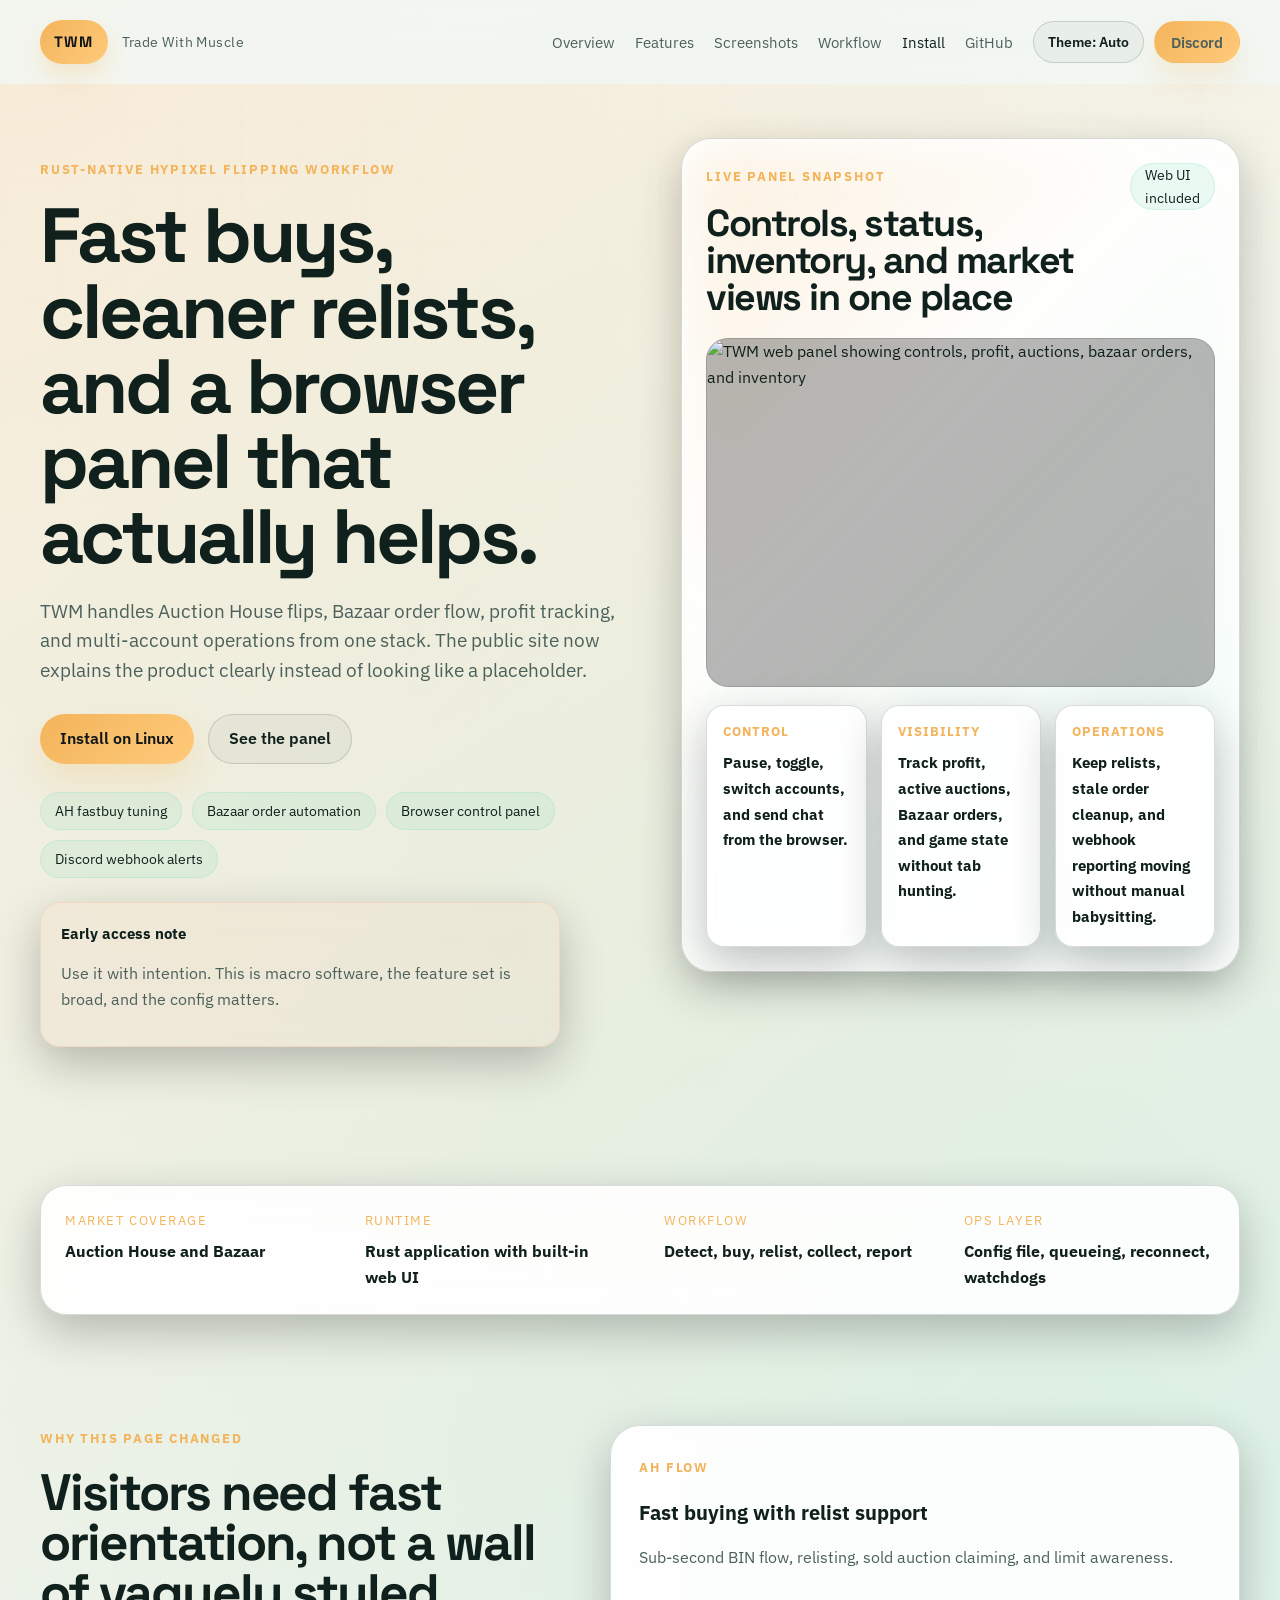
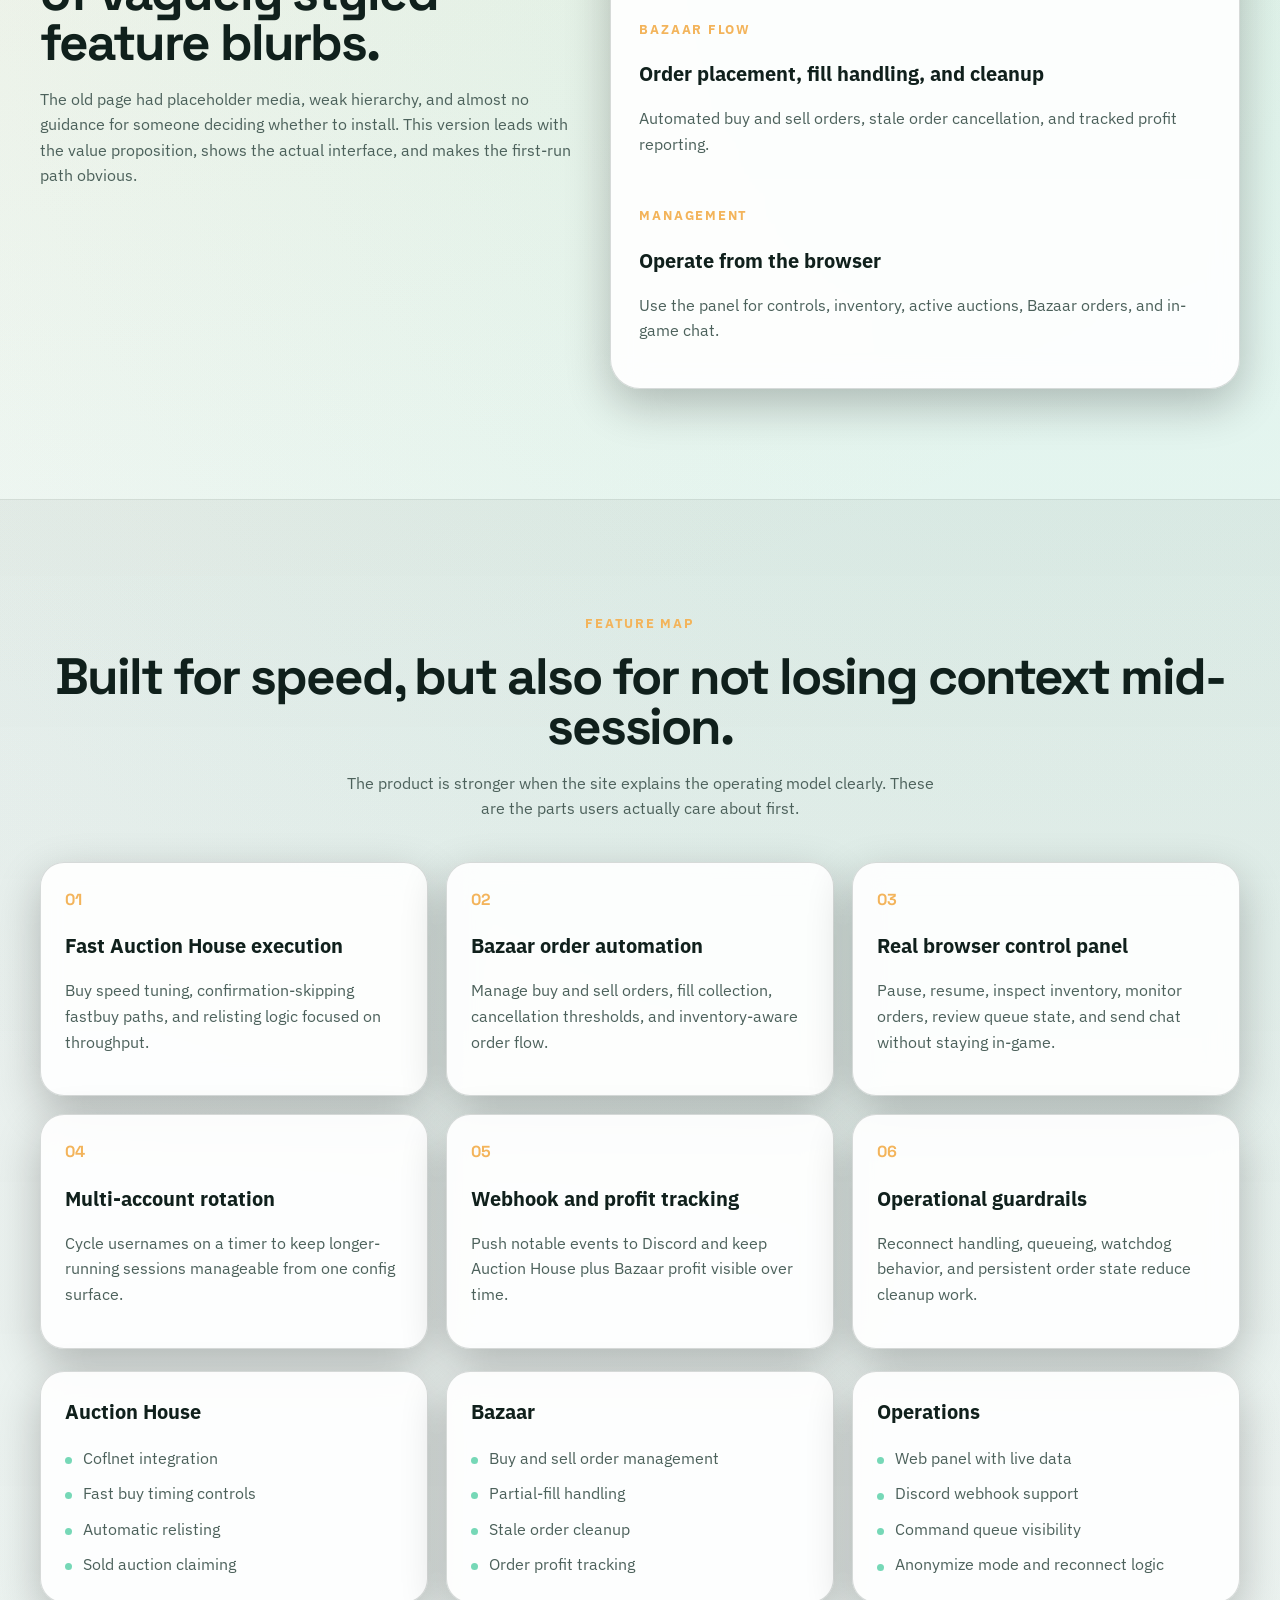
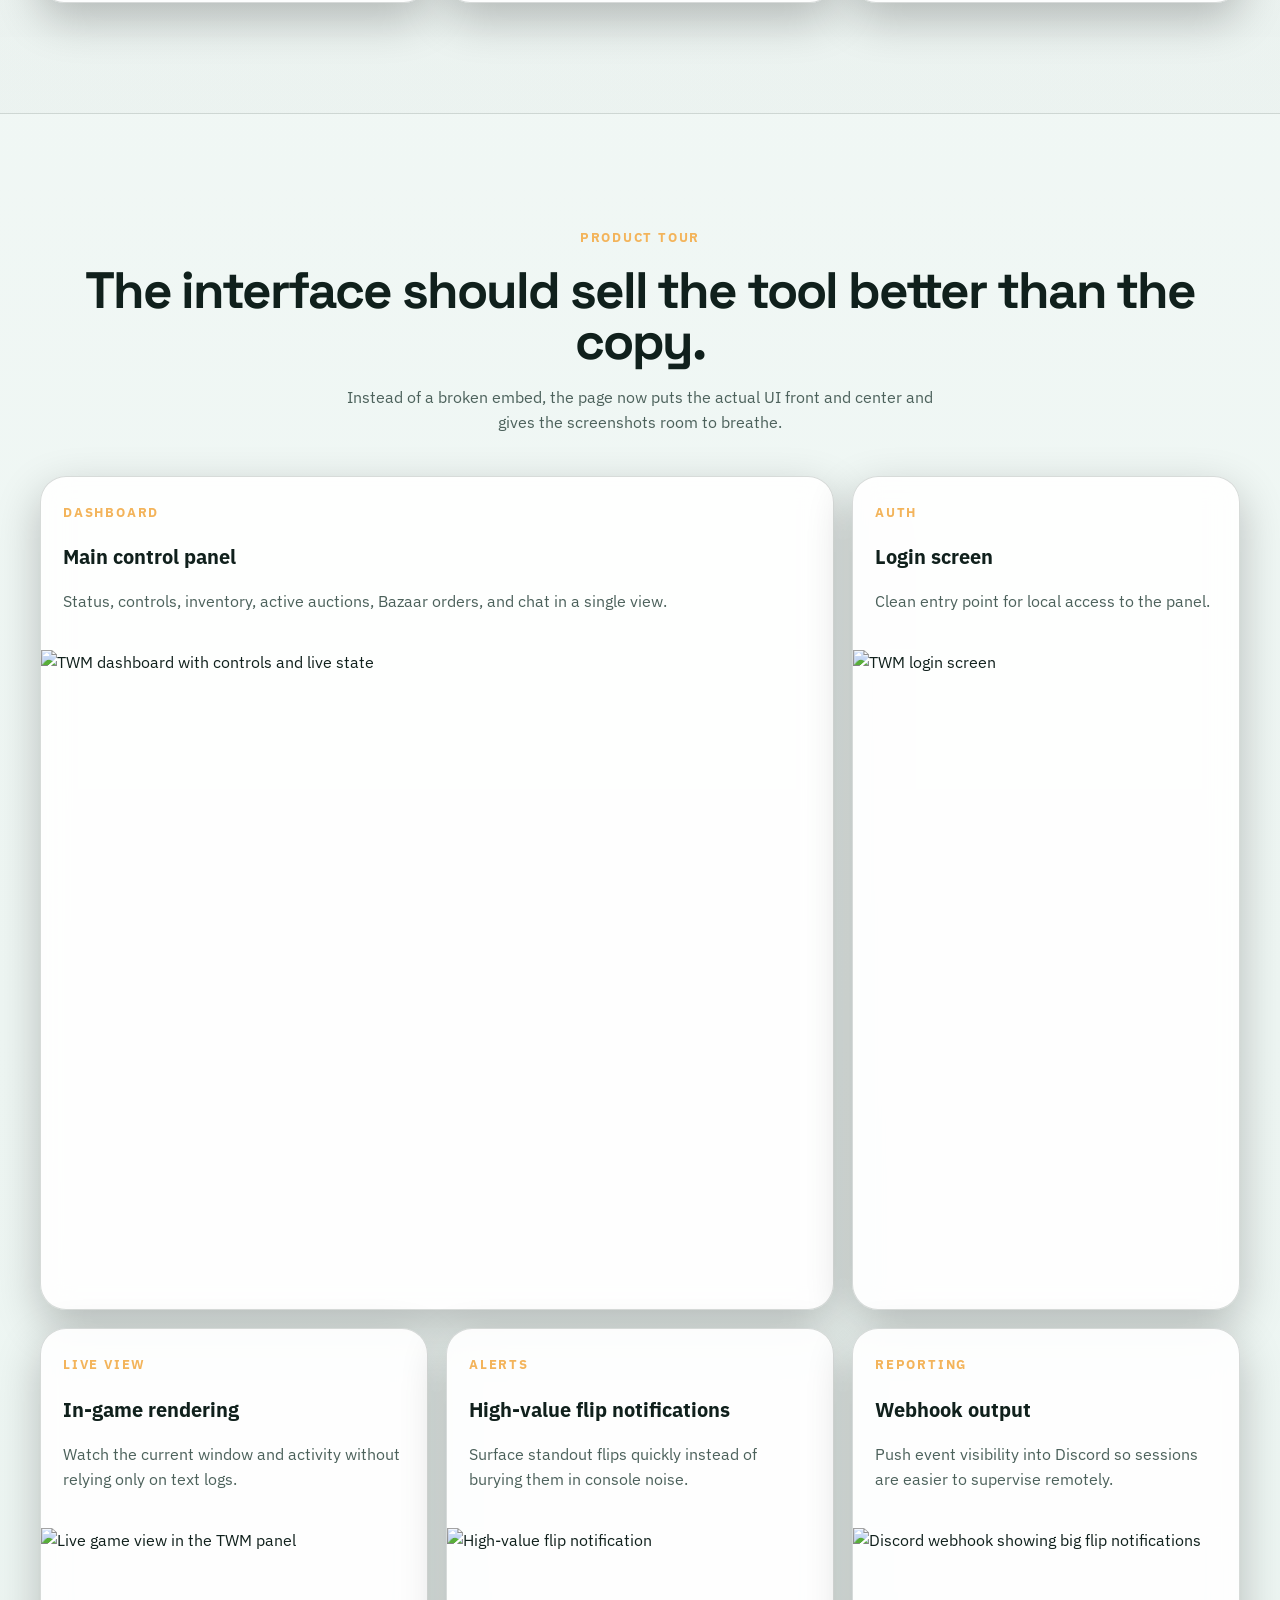
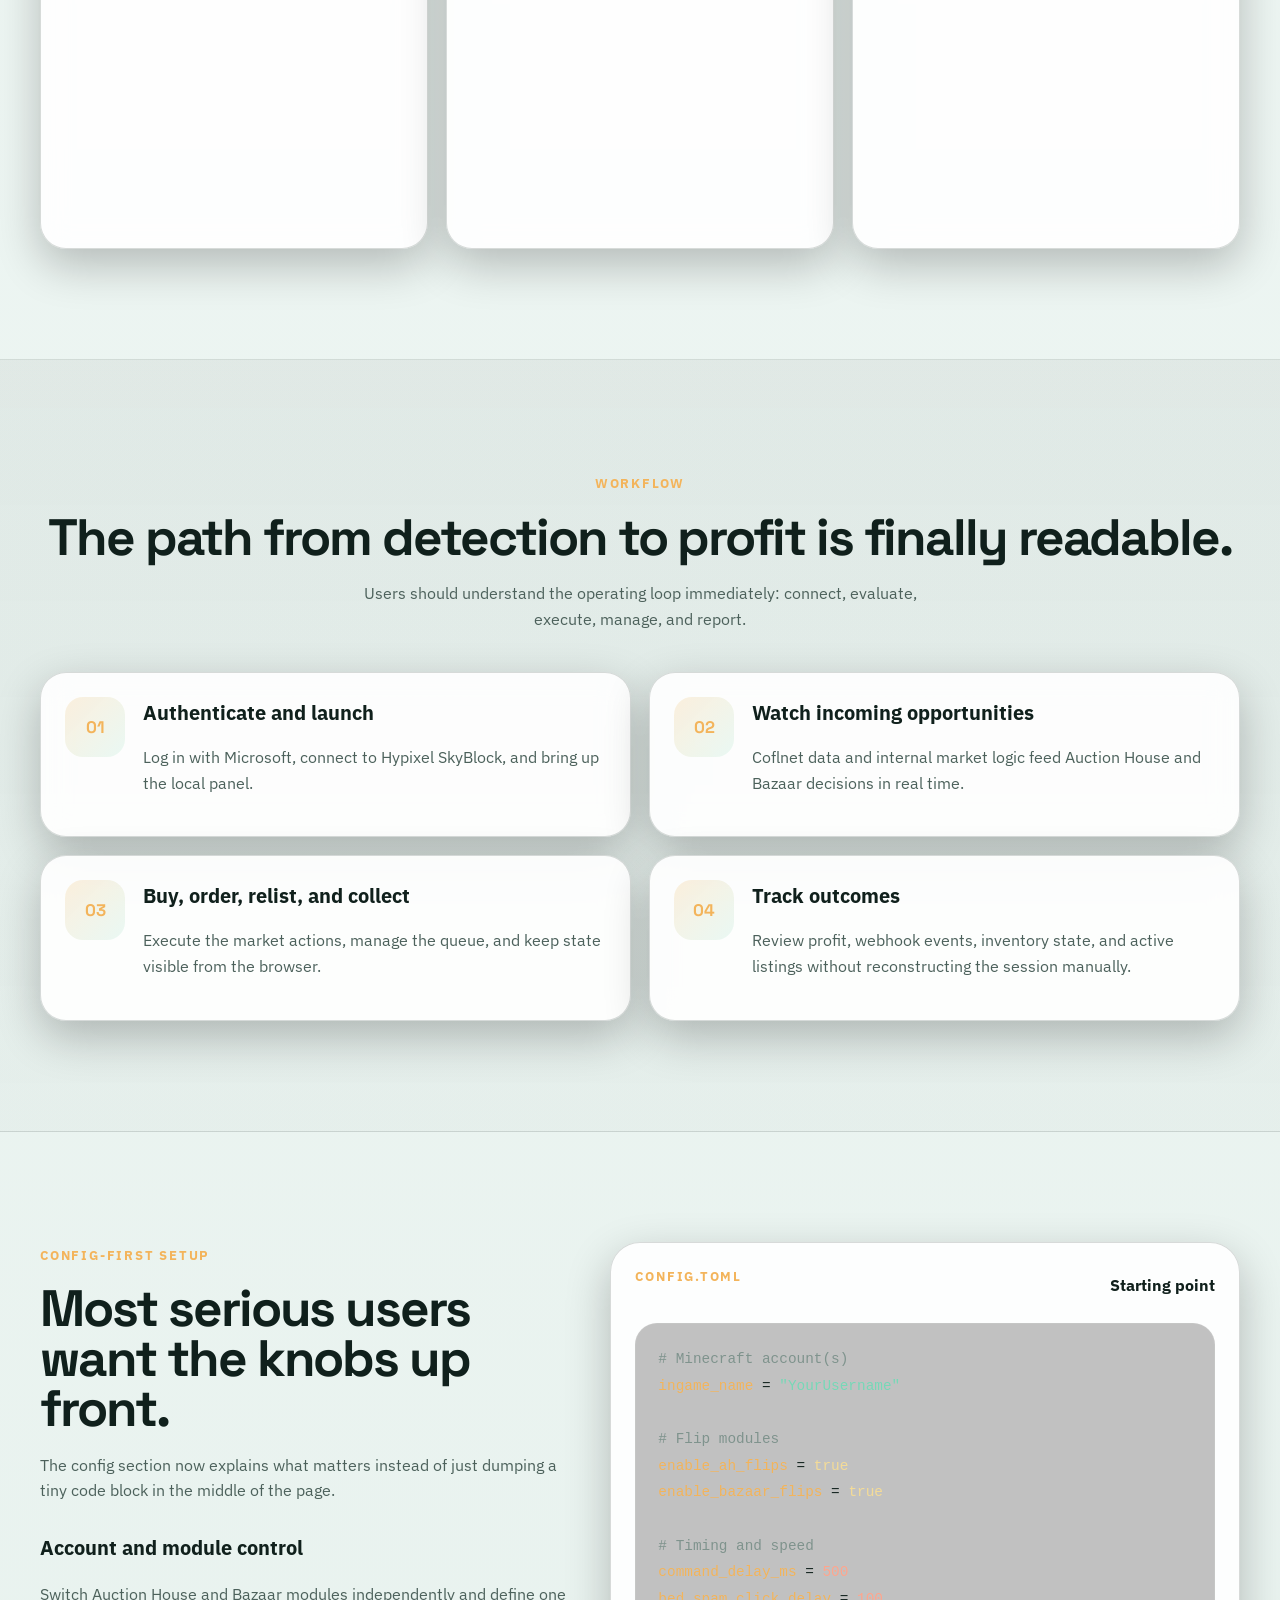
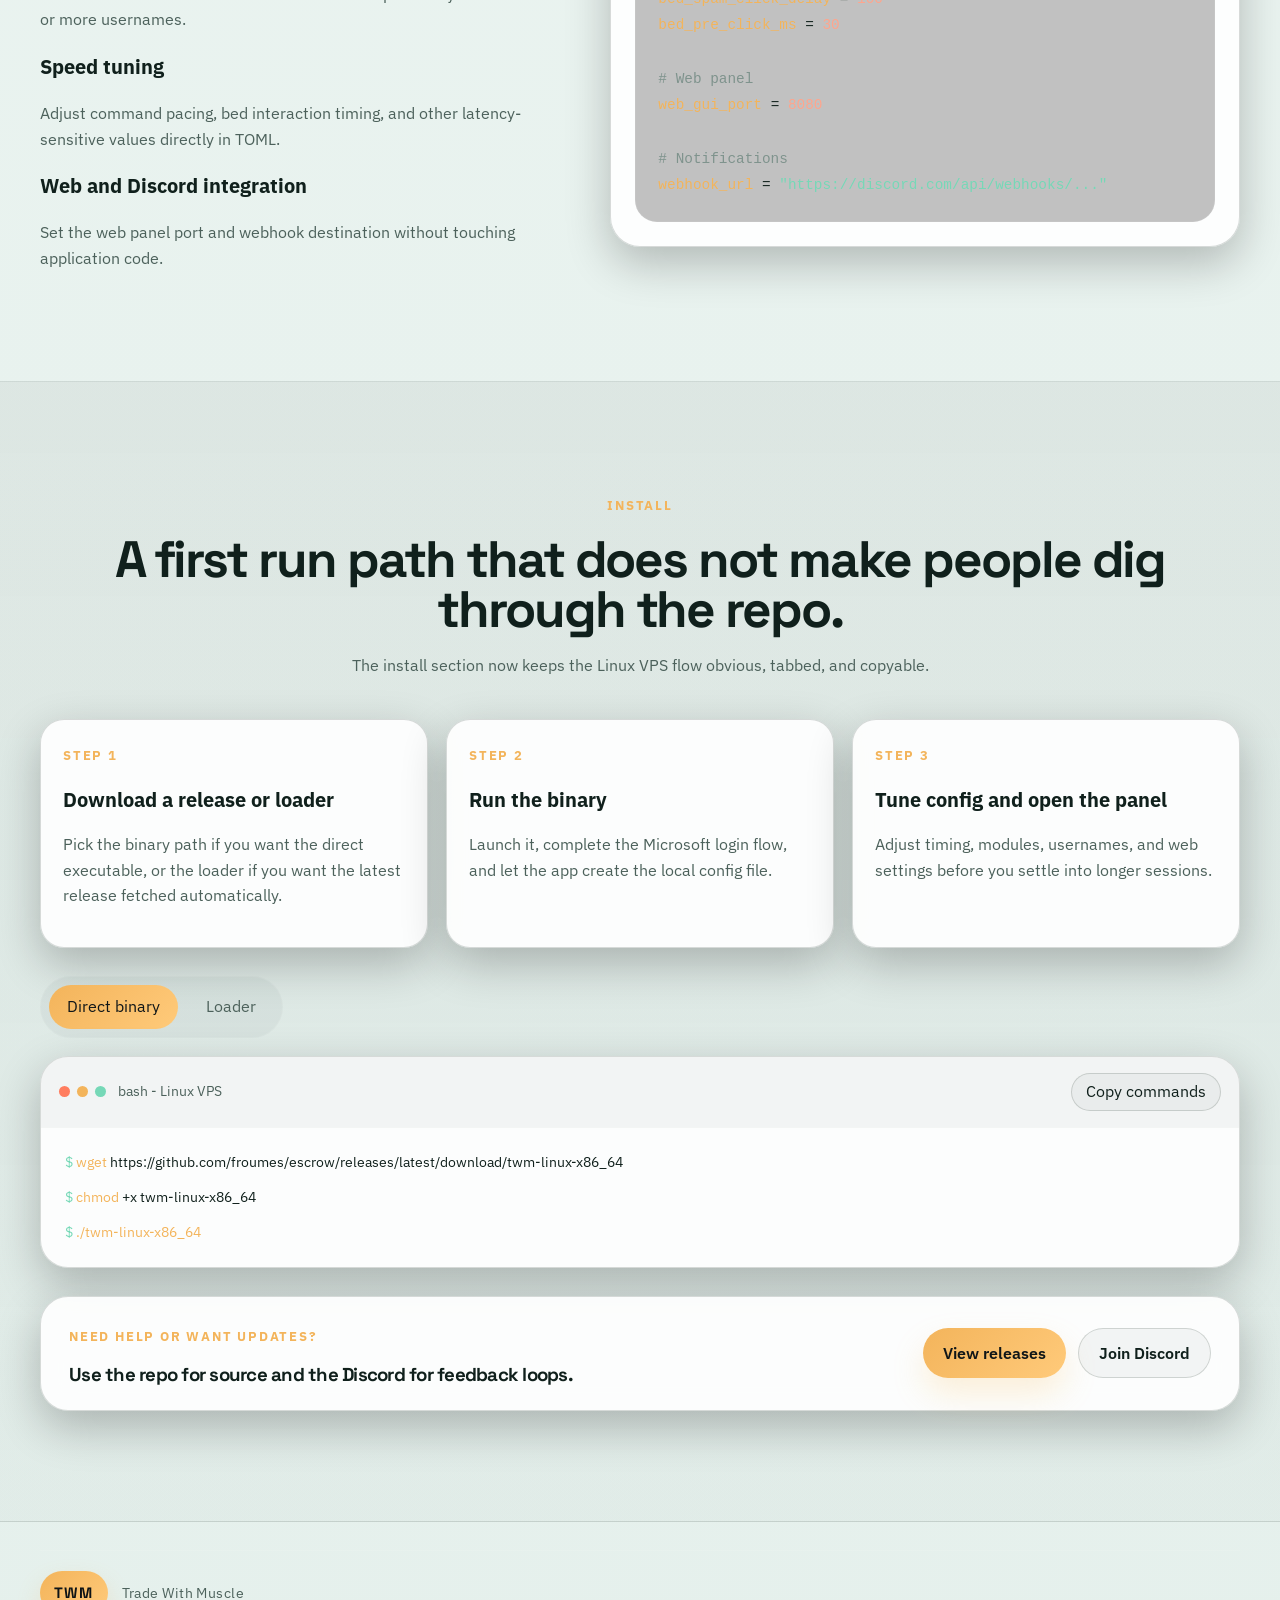
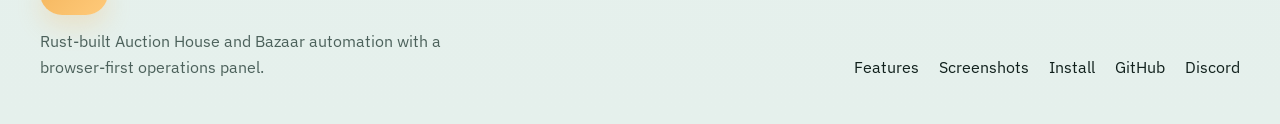
==== commit 1acd7ef5: "Implement tokenized light/dark theme system across web UIs" ====
--- a/webpage/index.html
+++ b/webpage/index.html
@@ -34,7 +34,10 @@
                     <a href="#workflow">Workflow</a>
                     <a href="#install">Install</a>
                     <a href="https://github.com/froumes/escrow" target="_blank" rel="noopener">GitHub</a>
-                    <a href="https://discord.gg/42DvX6T9jh" class="button button-compact button-solid" target="_blank" rel="noopener">Discord</a>
+                    <div class="nav-actions">
+                        <button type="button" class="theme-toggle" data-theme-toggle aria-label="Toggle color theme" aria-pressed="false">Theme: Auto</button>
+                        <a href="https://discord.gg/42DvX6T9jh" class="button button-compact button-solid" target="_blank" rel="noopener">Discord</a>
+                    </div>
                 </div>
             </div>
         </nav>
--- a/webpage/style.css
+++ b/webpage/style.css
@@ -4,10 +4,24 @@
     --panel: rgba(15, 24, 27, 0.86);
     --panel-strong: #18252a;
     --panel-alt: #1d2d33;
+    --text: #e8f3ef;
+    --muted: #9eb5ae;
     --line: rgba(214, 233, 228, 0.14);
     --line-strong: rgba(214, 233, 228, 0.22);
-    --text: #e8f3ef;
-    --muted: #9eb5ae;
+    --bg-gradient: linear-gradient(180deg, #0b1012 0%, #0e1517 52%, #10191c 100%);
+    --hero-glow-warm: rgba(243, 180, 91, 0.16);
+    --hero-glow-mint: rgba(118, 216, 183, 0.16);
+    --grid-line: rgba(255, 255, 255, 0.028);
+    --section-alt: linear-gradient(180deg, rgba(255, 255, 255, 0.025), rgba(255, 255, 255, 0.01));
+    --section-line: rgba(255, 255, 255, 0.04);
+    --nav-bg: rgba(11, 16, 18, 0.58);
+    --nav-bg-strong: rgba(11, 16, 18, 0.82);
+    --nav-line: rgba(255, 255, 255, 0.08);
+    --surface-soft: rgba(255, 255, 255, 0.03);
+    --surface-soft-hover: rgba(255, 255, 255, 0.06);
+    --focus-ring: rgba(243, 180, 91, 0.6);
+    --focus-ring-offset: rgba(12, 18, 20, 0.95);
+    --theme-color: #0e1517;
     --warm: #f3b45b;
     --warm-strong: #ffca7a;
     --mint: #76d8b7;
@@ -23,6 +37,37 @@
     --transition: 180ms ease;
 }
 
+:root[data-theme="dark"] {
+    color-scheme: dark;
+}
+
+:root[data-theme="light"] {
+    color-scheme: light;
+    --bg: #f2f8f6;
+    --bg-soft: #e5f0ed;
+    --panel: rgba(255, 255, 255, 0.9);
+    --panel-strong: #ffffff;
+    --panel-alt: #edf5f2;
+    --text: #10201c;
+    --muted: #4c615b;
+    --line: rgba(16, 32, 28, 0.16);
+    --line-strong: rgba(16, 32, 28, 0.28);
+    --bg-gradient: linear-gradient(180deg, #f8fbfa 0%, #eef6f3 52%, #e5f0ec 100%);
+    --hero-glow-warm: rgba(243, 180, 91, 0.22);
+    --hero-glow-mint: rgba(118, 216, 183, 0.2);
+    --grid-line: rgba(10, 18, 16, 0.05);
+    --section-alt: linear-gradient(180deg, rgba(16, 32, 28, 0.05), rgba(16, 32, 28, 0.02));
+    --section-line: rgba(16, 32, 28, 0.1);
+    --nav-bg: rgba(242, 248, 246, 0.8);
+    --nav-bg-strong: rgba(242, 248, 246, 0.94);
+    --nav-line: rgba(16, 32, 28, 0.14);
+    --surface-soft: rgba(16, 32, 28, 0.04);
+    --surface-soft-hover: rgba(16, 32, 28, 0.09);
+    --focus-ring: rgba(178, 112, 31, 0.58);
+    --focus-ring-offset: rgba(242, 248, 246, 0.95);
+    --theme-color: #eef6f3;
+}
+
 *,
 *::before,
 *::after {
@@ -39,9 +84,9 @@
     font-family: "IBM Plex Sans", sans-serif;
     color: var(--text);
     background:
-        radial-gradient(circle at top left, rgba(243, 180, 91, 0.16), transparent 28%),
-        radial-gradient(circle at 85% 18%, rgba(118, 216, 183, 0.16), transparent 24%),
-        linear-gradient(180deg, #0b1012 0%, #0e1517 52%, #10191c 100%);
+        radial-gradient(circle at top left, var(--hero-glow-warm), transparent 28%),
+        radial-gradient(circle at 85% 18%, var(--hero-glow-mint), transparent 24%),
+        var(--bg-gradient);
     line-height: 1.6;
 }
 
@@ -51,8 +96,8 @@
     inset: 0;
     pointer-events: none;
     background-image:
-        linear-gradient(rgba(255, 255, 255, 0.028) 1px, transparent 1px),
-        linear-gradient(90deg, rgba(255, 255, 255, 0.028) 1px, transparent 1px);
+        linear-gradient(var(--grid-line) 1px, transparent 1px),
+        linear-gradient(90deg, var(--grid-line) 1px, transparent 1px);
     background-size: 60px 60px;
     mask-image: linear-gradient(180deg, rgba(0, 0, 0, 0.65), transparent 80%);
     opacity: 0.35;
@@ -98,8 +143,8 @@
 }
 
 .section-alt {
-    background: linear-gradient(180deg, rgba(255, 255, 255, 0.025), rgba(255, 255, 255, 0.01));
-    border-block: 1px solid rgba(255, 255, 255, 0.04);
+    background: var(--section-alt);
+    border-block: 1px solid var(--section-line);
 }
 
 .nav {
@@ -108,15 +153,15 @@
     z-index: 1000;
     height: var(--nav-height);
     backdrop-filter: blur(16px);
-    background: rgba(11, 16, 18, 0.58);
+    background: var(--nav-bg);
     border-bottom: 1px solid transparent;
     transition: background var(--transition), border-color var(--transition), box-shadow var(--transition);
 }
 
 .nav.scrolled,
 .nav.nav-open {
-    background: rgba(11, 16, 18, 0.82);
-    border-color: rgba(255, 255, 255, 0.08);
+    background: var(--nav-bg-strong);
+    border-color: var(--nav-line);
     box-shadow: 0 12px 30px rgba(0, 0, 0, 0.18);
 }
 
@@ -173,6 +218,34 @@
     color: var(--text);
 }
 
+.nav-actions {
+    display: inline-flex;
+    align-items: center;
+    gap: 10px;
+}
+
+.theme-toggle {
+    min-height: 42px;
+    padding-inline: 14px;
+    border: 1px solid var(--line);
+    border-radius: 999px;
+    background: var(--surface-soft);
+    color: var(--text);
+    font-size: 0.86rem;
+    font-weight: 600;
+}
+
+.theme-toggle[aria-pressed="true"] {
+    border-color: var(--line-strong);
+    background: var(--surface-soft-hover);
+}
+
+:where(a, button, input, textarea):focus-visible {
+    outline: 2px solid var(--focus-ring);
+    outline-offset: 2px;
+}
+
+
 .nav-toggle {
     display: none;
     align-items: center;
@@ -184,7 +257,7 @@
     padding: 0;
     border: 1px solid var(--line);
     border-radius: 14px;
-    background: rgba(255, 255, 255, 0.04);
+    background: var(--surface-soft);
     cursor: pointer;
 }
 
@@ -237,14 +310,14 @@
 
 .button-ghost {
     border: 1px solid var(--line);
-    background: rgba(255, 255, 255, 0.03);
+    background: var(--surface-soft);
     color: var(--text);
 }
 
 .button-ghost:hover,
 .button-compact:hover {
     border-color: var(--line-strong);
-    background: rgba(255, 255, 255, 0.06);
+    background: var(--surface-soft-hover);
 }
 
 .button-compact {
@@ -732,7 +805,7 @@
     margin-top: 28px;
     border-radius: 999px;
     border: 1px solid rgba(255, 255, 255, 0.07);
-    background: rgba(255, 255, 255, 0.03);
+    background: var(--surface-soft);
 }
 
 .tab {
@@ -772,7 +845,7 @@
     gap: 12px;
     padding: 16px 18px;
     border-bottom: 1px solid rgba(255, 255, 255, 0.07);
-    background: rgba(255, 255, 255, 0.04);
+    background: var(--surface-soft);
 }
 
 .terminal-dots {
@@ -809,7 +882,7 @@
     padding: 0 14px;
     border: 1px solid var(--line);
     border-radius: 999px;
-    background: rgba(255, 255, 255, 0.04);
+    background: var(--surface-soft);
     cursor: pointer;
 }
 
@@ -984,14 +1057,24 @@
         align-items: stretch;
         gap: 10px;
         padding: 14px;
-        border: 1px solid rgba(255, 255, 255, 0.08);
+        border: 1px solid var(--nav-line);
         border-radius: 22px;
-        background: rgba(12, 18, 20, 0.96);
+        background: var(--focus-ring-offset);
         box-shadow: var(--shadow);
     }
 
     .nav.nav-open .nav-menu {
         display: flex;
+    }
+
+    .nav-actions {
+        flex-direction: column;
+        align-items: stretch;
+    }
+
+    .theme-toggle {
+        width: 100%;
+        justify-content: center;
     }
 
     .hero {
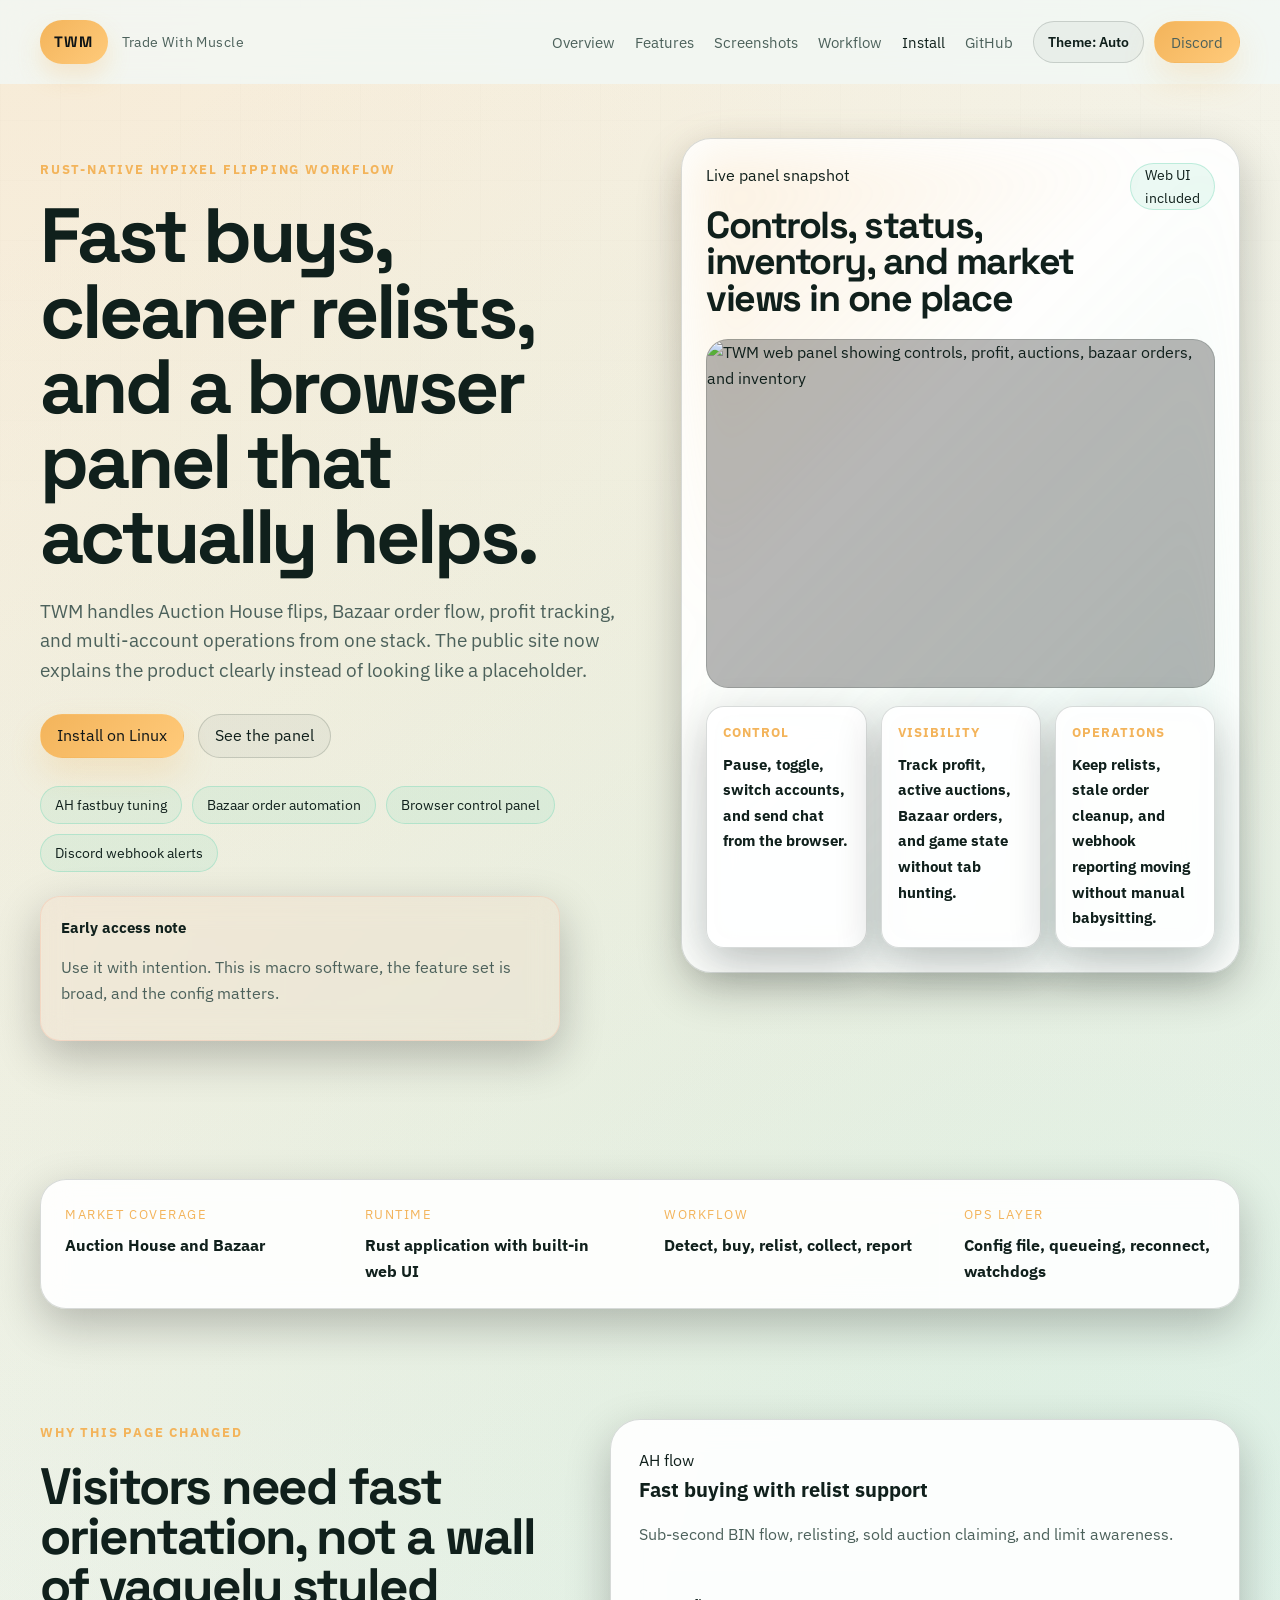
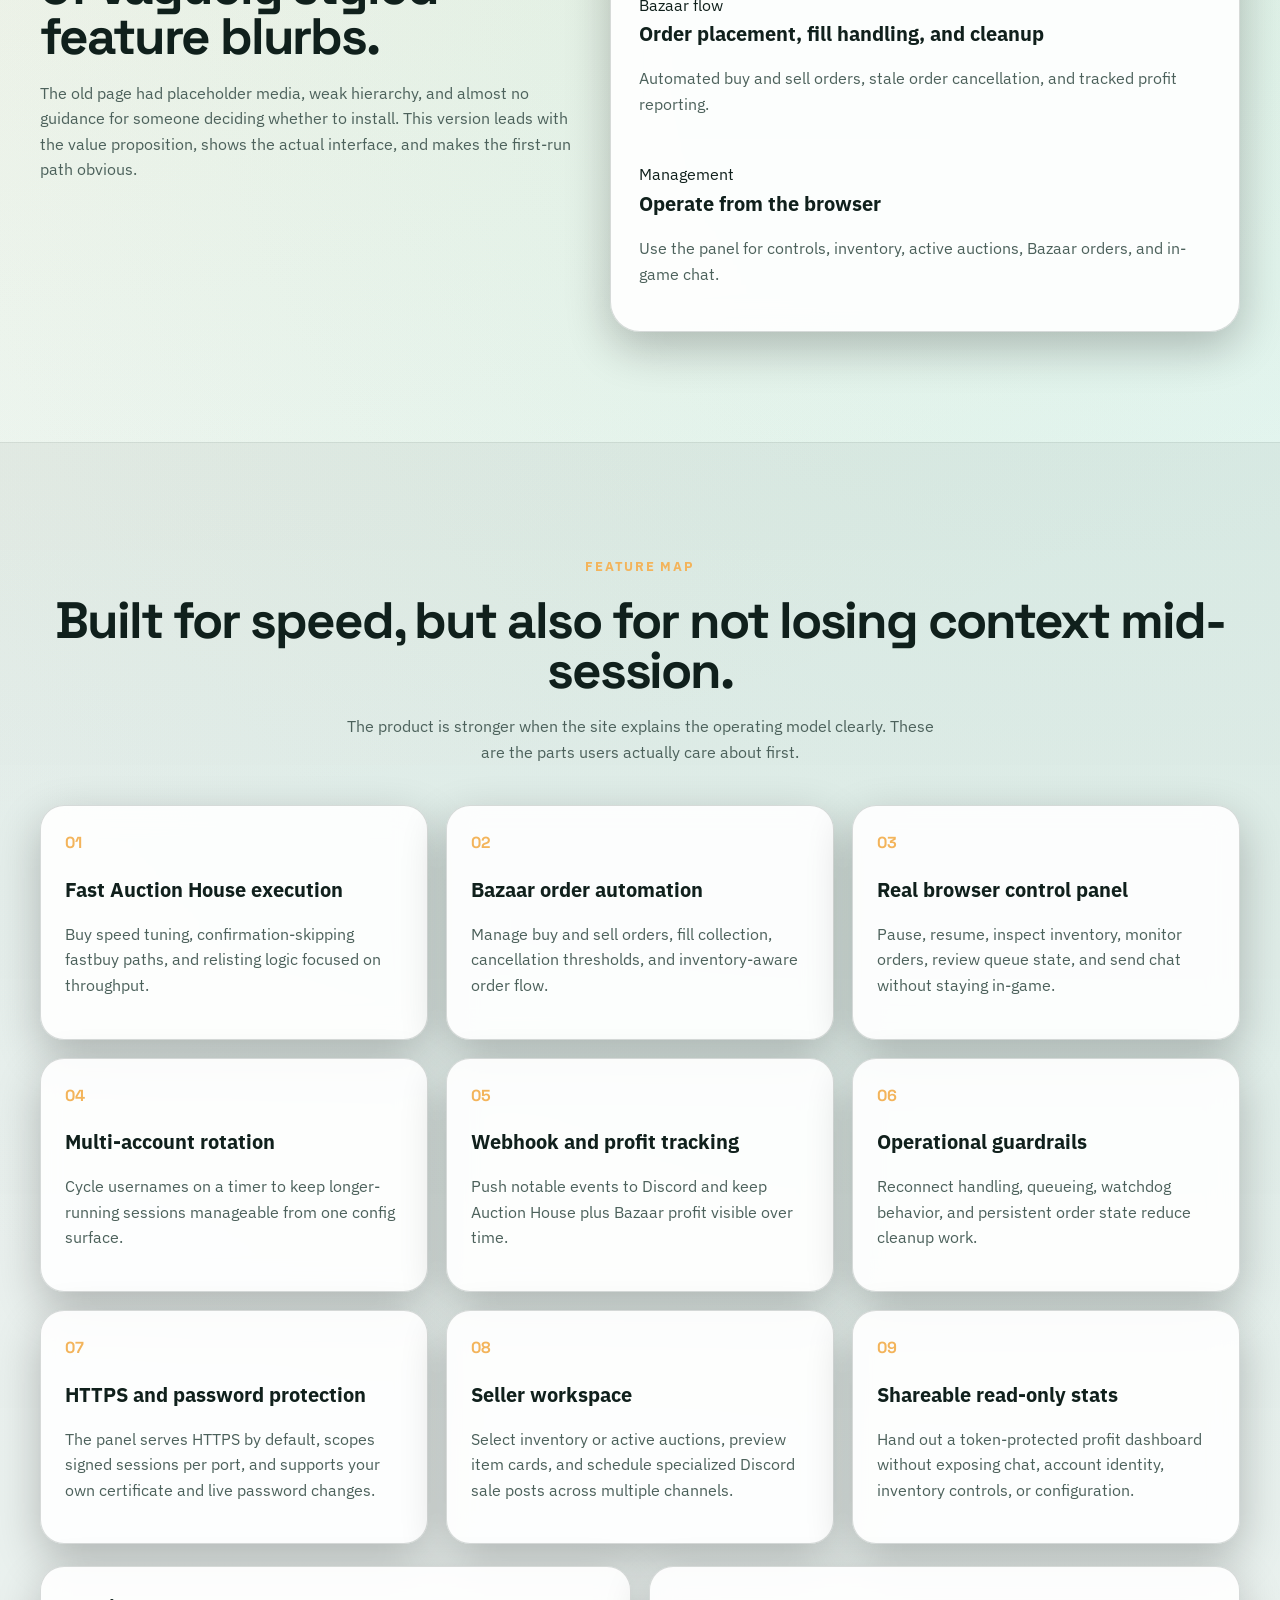
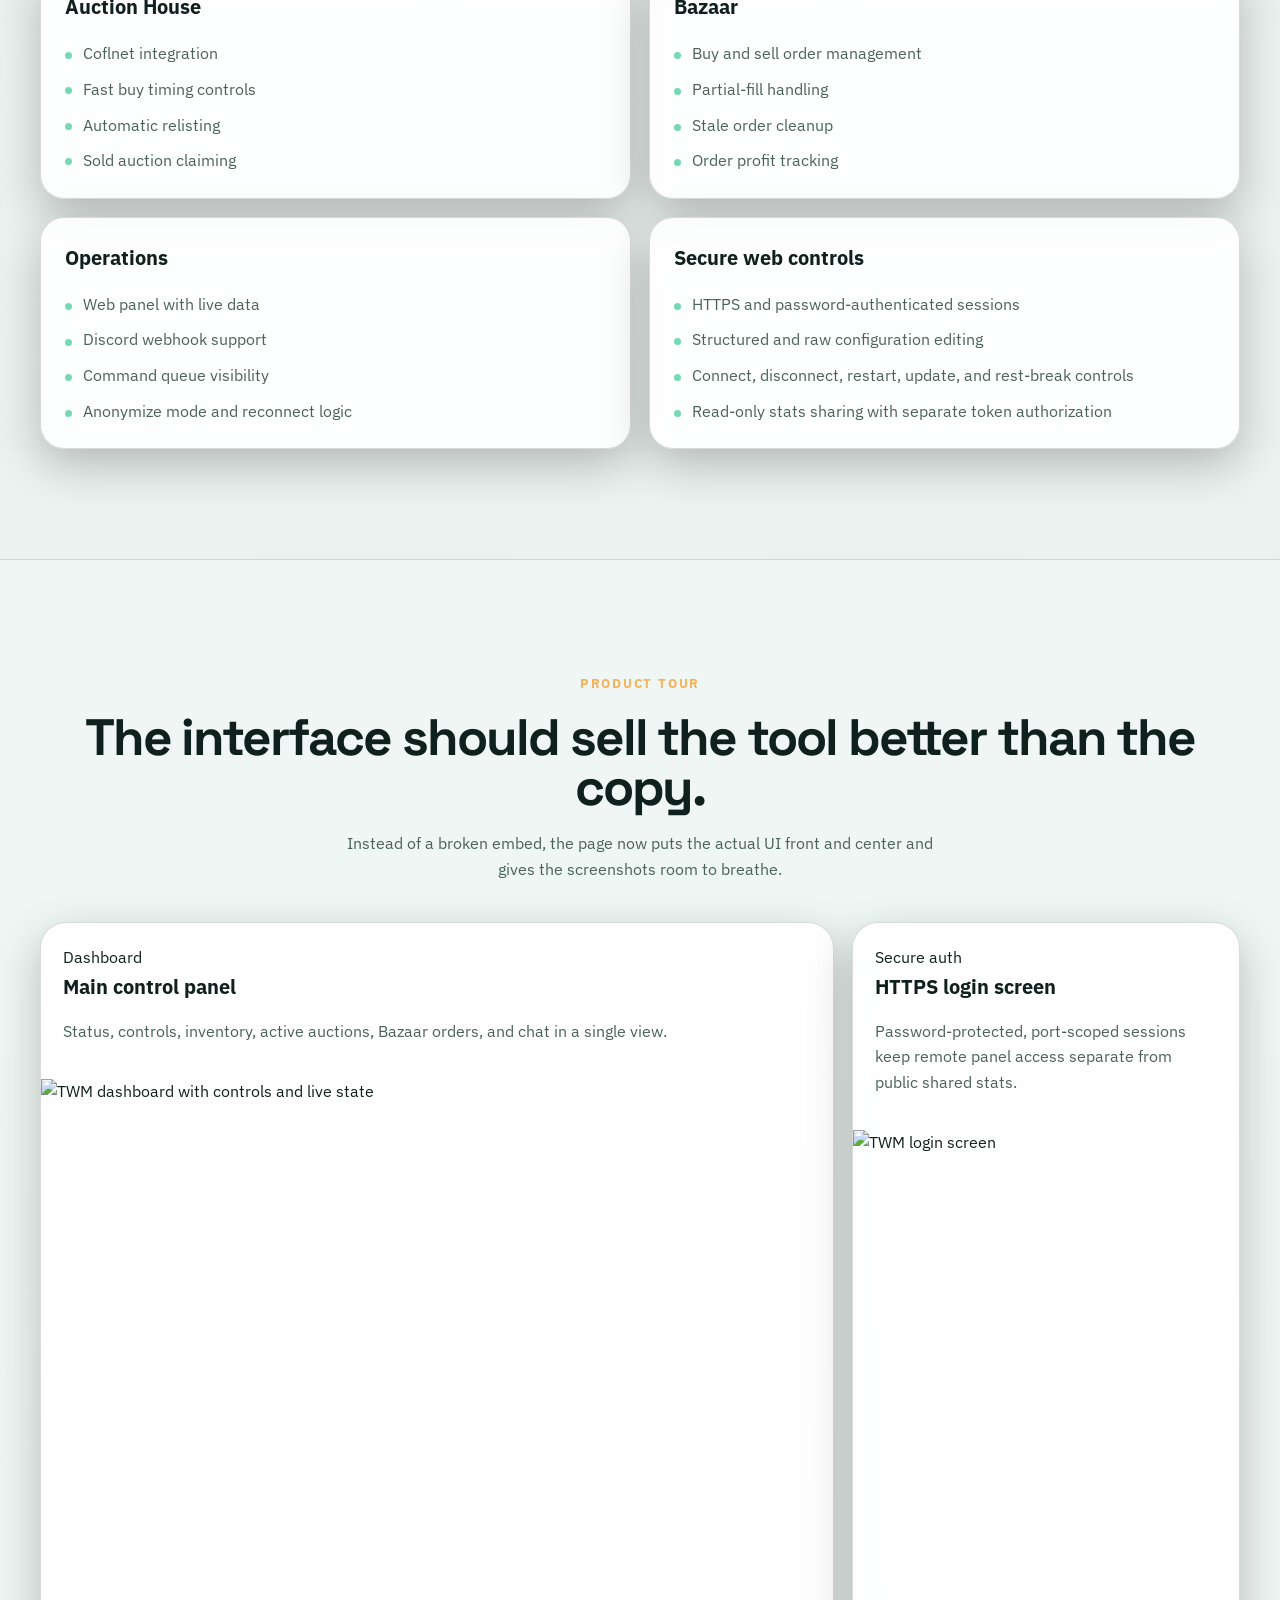
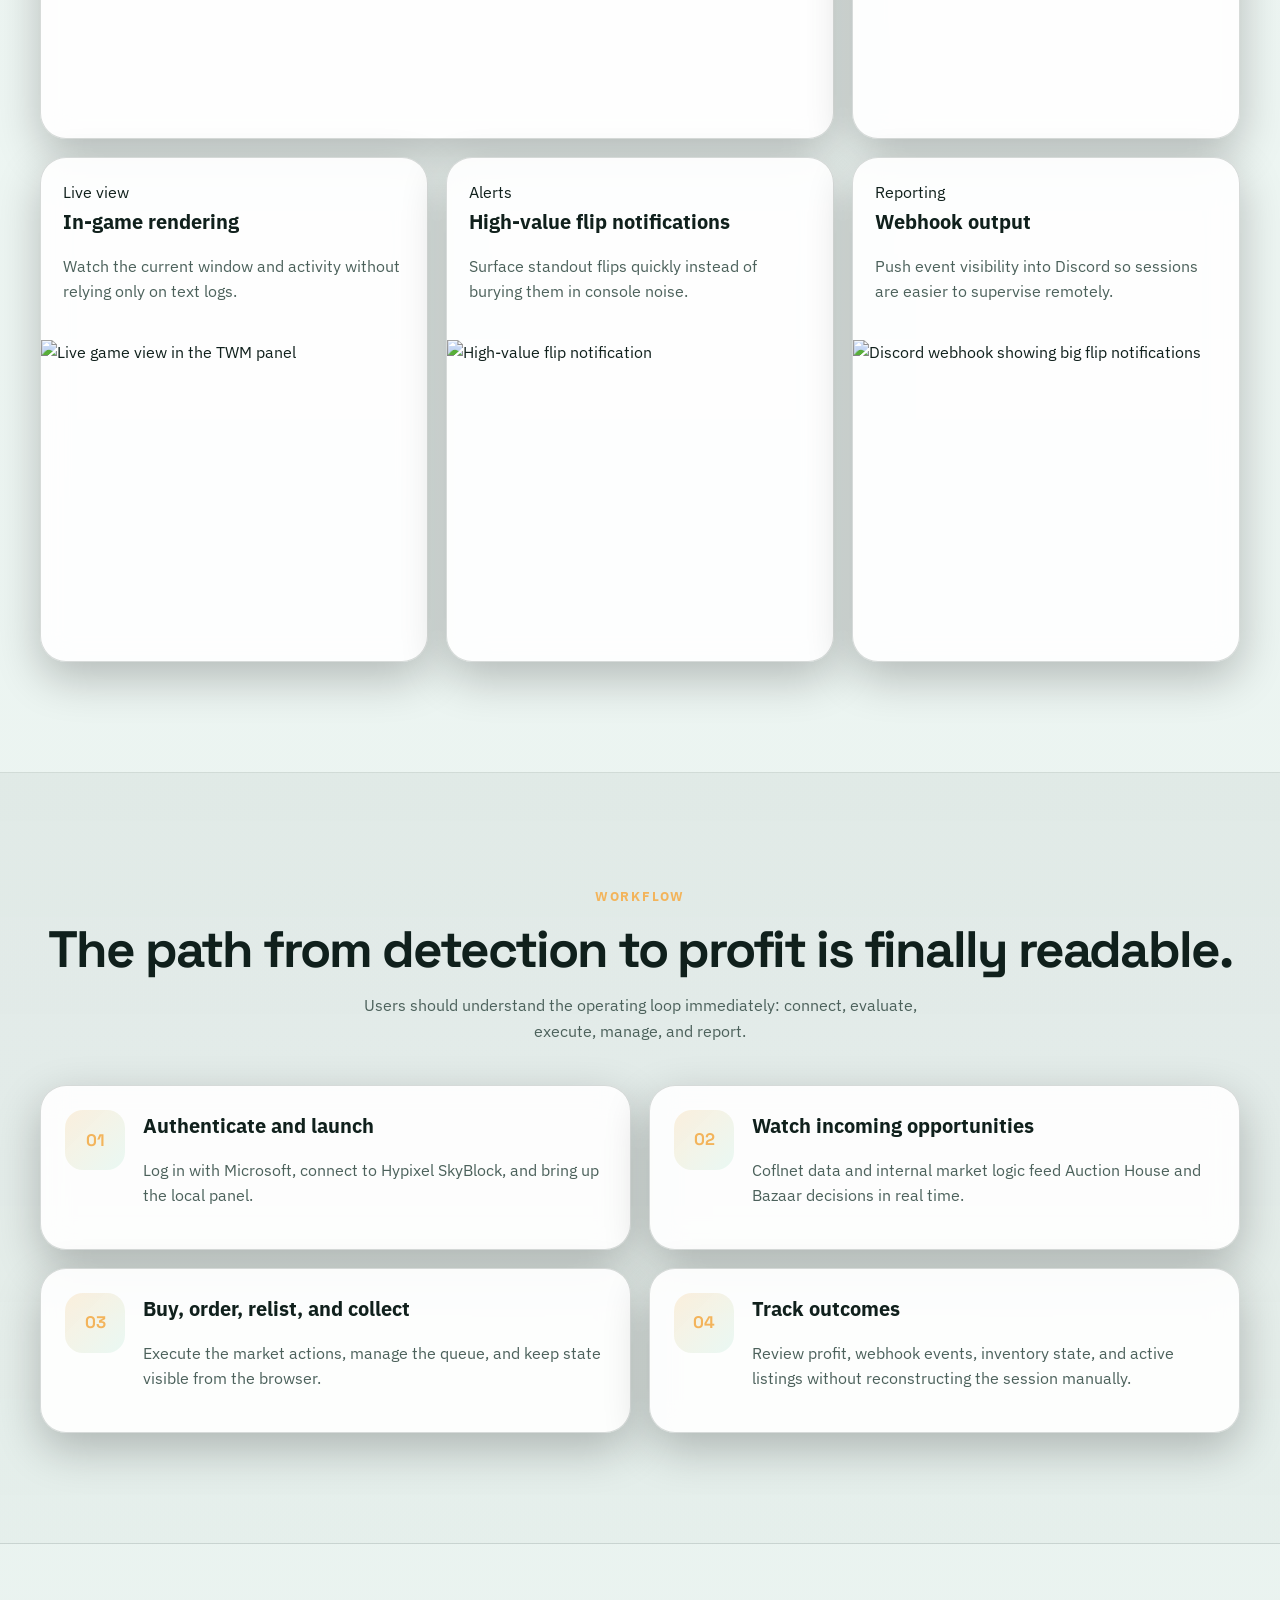
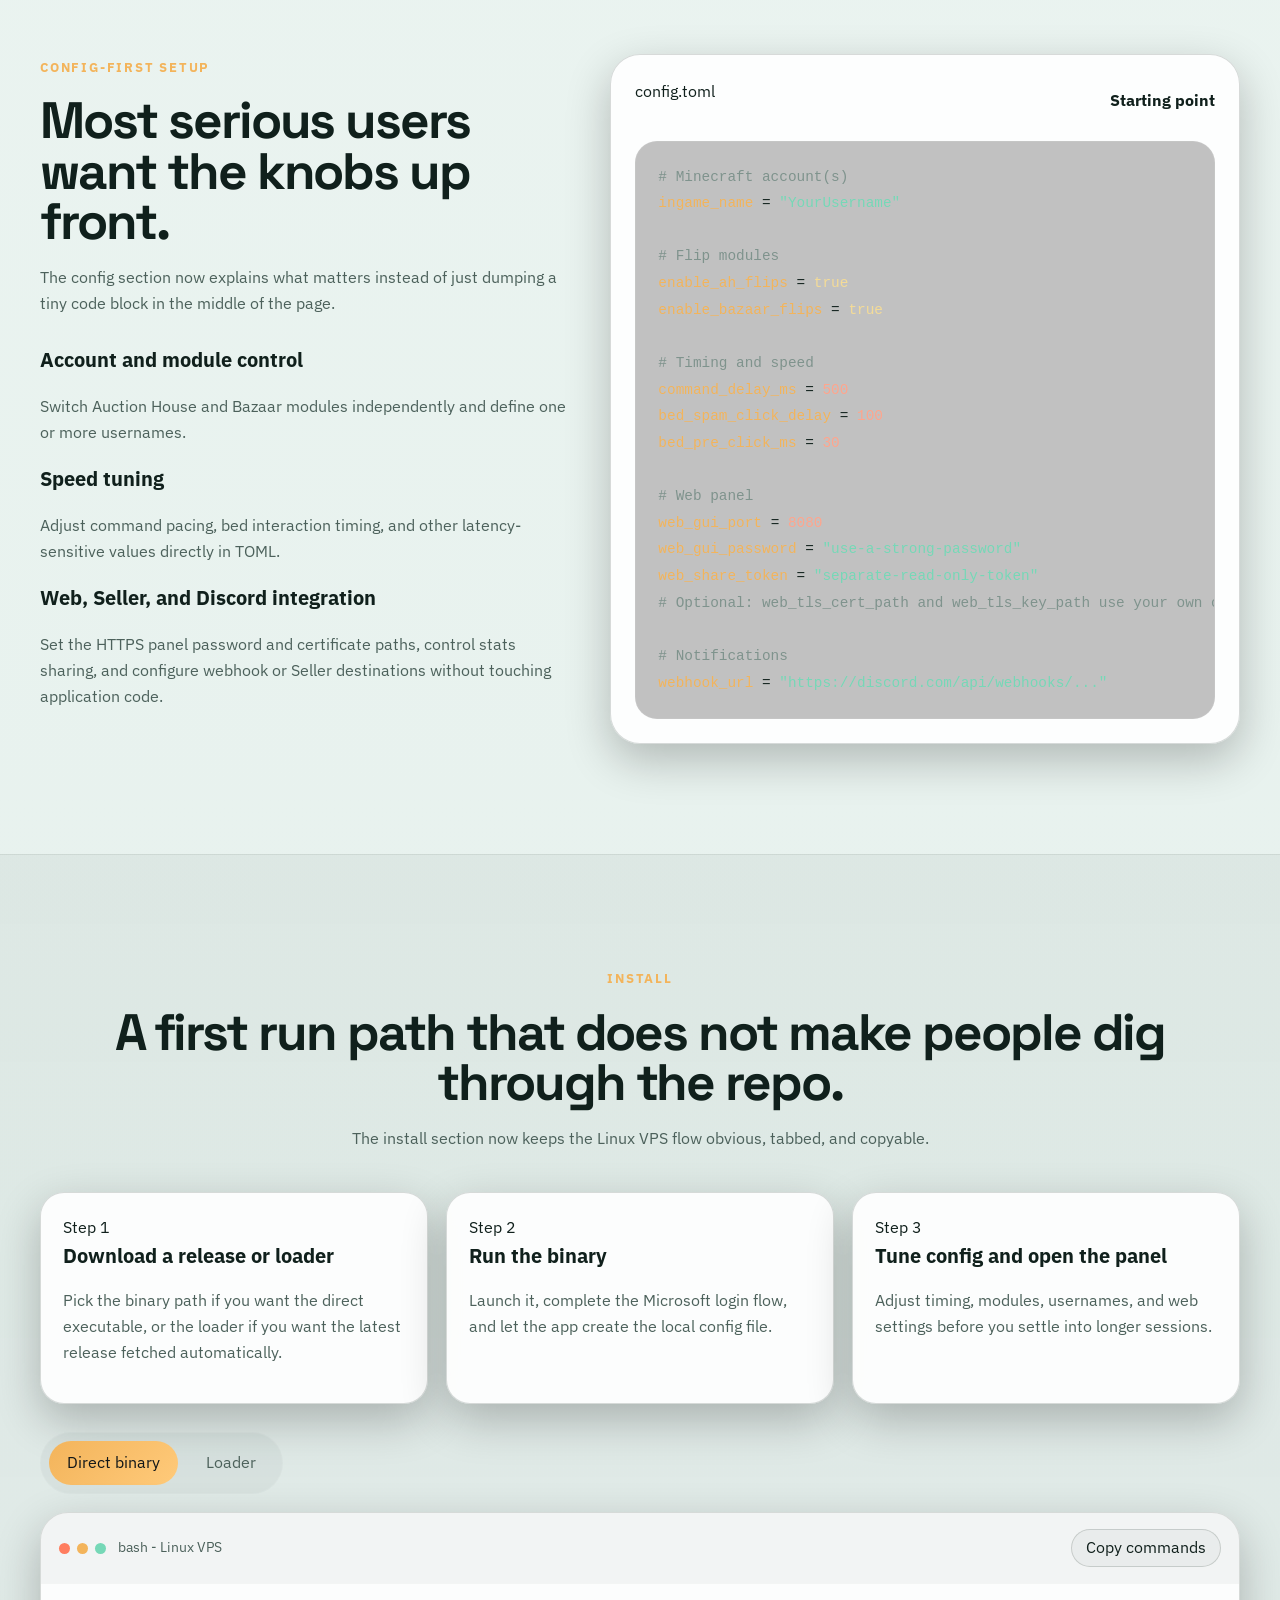
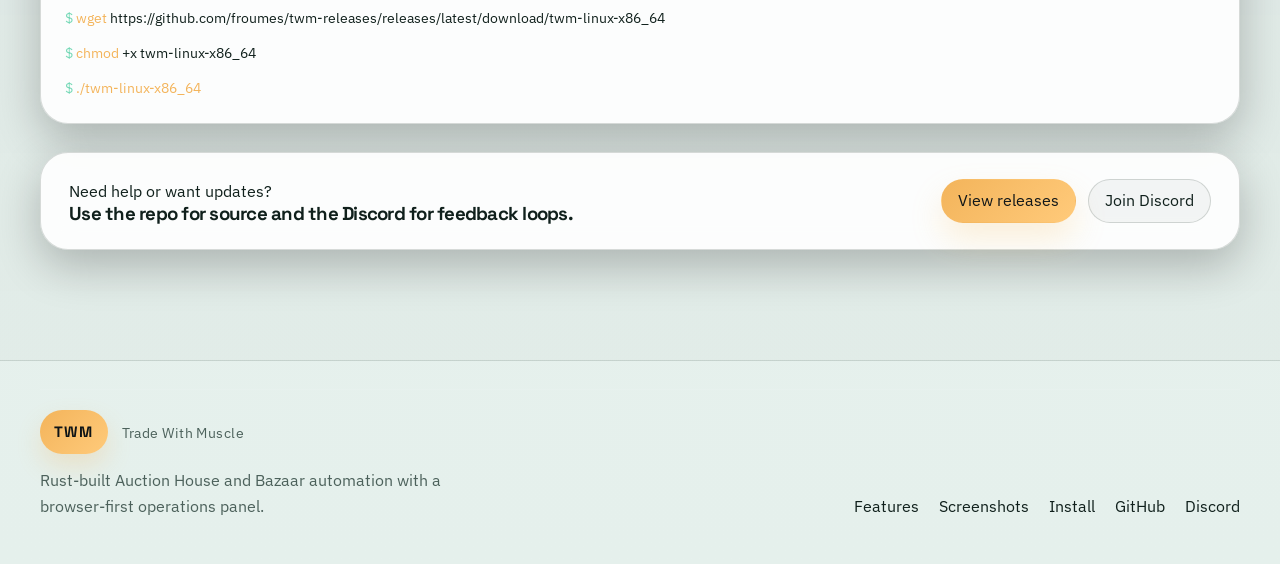
==== commit c9dde9ab: "Merge upstream main into TWM for verification" ====
--- a/webpage/index.html
+++ b/webpage/index.html
@@ -197,6 +197,21 @@
                             <h3>Operational guardrails</h3>
                             <p>Reconnect handling, queueing, watchdog behavior, and persistent order state reduce cleanup work.</p>
                         </article>
+                        <article class="feature-card" data-reveal>
+                            <span class="feature-kicker">07</span>
+                            <h3>HTTPS and password protection</h3>
+                            <p>The panel serves HTTPS by default, scopes signed sessions per port, and supports your own certificate and live password changes.</p>
+                        </article>
+                        <article class="feature-card" data-reveal>
+                            <span class="feature-kicker">08</span>
+                            <h3>Seller workspace</h3>
+                            <p>Select inventory or active auctions, preview item cards, and schedule specialized Discord sale posts across multiple channels.</p>
+                        </article>
+                        <article class="feature-card" data-reveal>
+                            <span class="feature-kicker">09</span>
+                            <h3>Shareable read-only stats</h3>
+                            <p>Hand out a token-protected profit dashboard without exposing chat, account identity, inventory controls, or configuration.</p>
+                        </article>
                     </div>
 
                     <div class="detail-grid" data-reveal>
@@ -227,6 +242,16 @@
                                 <li>Anonymize mode and reconnect logic</li>
                             </ul>
                         </div>
+                        <div class="detail-card">
+                            <h3>Secure web controls</h3>
+                            <ul>
+                                <li>HTTPS and password-authenticated sessions</li>
+                                <li>Structured and raw configuration editing</li>
+                                <li>Connect, disconnect, restart, update, and rest-break controls</li>
+                                <li>Read-only stats sharing with separate token authorization</li>
+                            </ul>
+                        </div>
+                        </div>
                     </div>
                 </div>
             </section>
@@ -250,9 +275,9 @@
                         </article>
                         <article class="gallery-card" data-reveal>
                             <div class="gallery-copy">
-                                <span class="mini-label">Auth</span>
-                                <h3>Login screen</h3>
-                                <p>Clean entry point for local access to the panel.</p>
+                                <span class="mini-label">Secure auth</span>
+                                <h3>HTTPS login screen</h3>
+                                <p>Password-protected, port-scoped sessions keep remote panel access separate from public shared stats.</p>
                             </div>
                             <img src="https://github.com/user-attachments/assets/55a28e4b-ec5e-4896-af9b-b62e28190909" alt="TWM login screen" loading="lazy">
                         </article>
@@ -342,8 +367,8 @@
                                 <p>Adjust command pacing, bed interaction timing, and other latency-sensitive values directly in TOML.</p>
                             </article>
                             <article>
-                                <h3>Web and Discord integration</h3>
-                                <p>Set the web panel port and webhook destination without touching application code.</p>
+                                <h3>Web, Seller, and Discord integration</h3>
+                                <p>Set the HTTPS panel password and certificate paths, control stats sharing, and configure webhook or Seller destinations without touching application code.</p>
                             </article>
                         </div>
                     </div>
@@ -367,6 +392,9 @@
 
 <span class="comment"># Web panel</span>
 <span class="key">web_gui_port</span> = <span class="number">8080</span>
+<span class="key">web_gui_password</span> = <span class="string">"use-a-strong-password"</span>
+<span class="key">web_share_token</span> = <span class="string">"separate-read-only-token"</span>
+<span class="comment"># Optional: web_tls_cert_path and web_tls_key_path use your own certificate.</span>
 
 <span class="comment"># Notifications</span>
 <span class="key">webhook_url</span> = <span class="string">"https://discord.com/api/webhooks/..."</span></code></pre>
@@ -414,10 +442,10 @@
                                     <span class="dot green"></span>
                                 </div>
                                 <span class="terminal-title">bash - Linux VPS</span>
-                                <button type="button" class="copy-button" data-copy="wget https://github.com/froumes/escrow/releases/latest/download/twm-linux-x86_64&#10;chmod +x twm-linux-x86_64&#10;./twm-linux-x86_64">Copy commands</button>
+                                <button type="button" class="copy-button" data-copy="wget https://github.com/froumes/twm-releases/releases/latest/download/twm-linux-x86_64&#10;chmod +x twm-linux-x86_64&#10;./twm-linux-x86_64">Copy commands</button>
                             </div>
                             <div class="terminal-body">
-                                <p><span class="prompt">$</span> <span class="cmd">wget</span> https://github.com/froumes/escrow/releases/latest/download/twm-linux-x86_64</p>
+                                <p><span class="prompt">$</span> <span class="cmd">wget</span> https://github.com/froumes/twm-releases/releases/latest/download/twm-linux-x86_64</p>
                                 <p><span class="prompt">$</span> <span class="cmd">chmod</span> +x twm-linux-x86_64</p>
                                 <p><span class="prompt">$</span> <span class="cmd">./twm-linux-x86_64</span></p>
                             </div>
@@ -433,10 +461,10 @@
                                     <span class="dot green"></span>
                                 </div>
                                 <span class="terminal-title">bash - Linux VPS loader</span>
-                                <button type="button" class="copy-button" data-copy="wget https://github.com/froumes/escrow/releases/latest/download/TWM-loader-linux-x86_64&#10;chmod +x TWM-loader-linux-x86_64&#10;./TWM-loader-linux-x86_64">Copy commands</button>
+                                <button type="button" class="copy-button" data-copy="wget https://github.com/froumes/twm-releases/releases/latest/download/TWM-loader-linux-x86_64&#10;chmod +x TWM-loader-linux-x86_64&#10;./TWM-loader-linux-x86_64">Copy commands</button>
                             </div>
                             <div class="terminal-body">
-                                <p><span class="prompt">$</span> <span class="cmd">wget</span> https://github.com/froumes/escrow/releases/latest/download/TWM-loader-linux-x86_64</p>
+                                <p><span class="prompt">$</span> <span class="cmd">wget</span> https://github.com/froumes/twm-releases/releases/latest/download/TWM-loader-linux-x86_64</p>
                                 <p><span class="prompt">$</span> <span class="cmd">chmod</span> +x TWM-loader-linux-x86_64</p>
                                 <p><span class="prompt">$</span> <span class="cmd">./TWM-loader-linux-x86_64</span></p>
                             </div>
@@ -450,7 +478,7 @@
                             <h3>Use the repo for source and the Discord for feedback loops.</h3>
                         </div>
                         <div class="cta-actions">
-                            <a href="https://github.com/froumes/escrow/releases" class="button button-solid" target="_blank" rel="noopener">View releases</a>
+                            <a href="https://github.com/froumes/twm-releases/releases" class="button button-solid" target="_blank" rel="noopener">View releases</a>
                             <a href="https://discord.gg/42DvX6T9jh" class="button button-ghost" target="_blank" rel="noopener">Join Discord</a>
                         </div>
                     </div>
--- a/webpage/style.css
+++ b/webpage/style.css
@@ -1,3 +1,5 @@
+@import url("../src/web/shared-theme.css");
+
 :root {
     --bg: #0e1517;
     --bg-soft: #152025;
@@ -35,6 +37,11 @@
     --content: 1200px;
     --nav-height: 84px;
     --transition: 180ms ease;
+    --motion-fast: 140ms;
+    --motion-base: 220ms;
+    --motion-slow: 360ms;
+    --ease-standard: cubic-bezier(0.2, 0, 0, 1);
+    --ease-emphasized: cubic-bezier(0.2, 0, 0, 1.2);
 }
 
 :root[data-theme="dark"] {
@@ -281,25 +288,8 @@
     transform: translateY(-7px) rotate(-45deg);
 }
 
-.button {
-    display: inline-flex;
-    align-items: center;
-    justify-content: center;
-    gap: 10px;
-    min-height: 50px;
-    padding: 0 20px;
-    border-radius: 999px;
-    font-weight: 600;
-    transition: transform var(--transition), background var(--transition), border-color var(--transition), color var(--transition), box-shadow var(--transition);
-    cursor: pointer;
-}
-
-.button:hover {
-    transform: translateY(-1px);
-}
-
 .button-solid {
-    color: #101618;
+    color: var(--ink-strong);
     background: linear-gradient(135deg, var(--warm), var(--warm-strong));
     box-shadow: 0 16px 32px rgba(243, 180, 91, 0.22);
 }
@@ -368,15 +358,7 @@
 .eyebrow,
 .mini-label,
 .panel-label {
-    display: inline-flex;
-    align-items: center;
-    gap: 8px;
     margin-bottom: 18px;
-    color: var(--warm);
-    font-size: 0.8rem;
-    font-weight: 700;
-    letter-spacing: 0.14em;
-    text-transform: uppercase;
 }
 
 .hero h1,
@@ -436,7 +418,7 @@
     min-height: 38px;
     padding: 0 14px;
     border-radius: 999px;
-    border: 1px solid rgba(118, 216, 183, 0.24);
+    border: 1px solid color-mix(in srgb, var(--mint) 40%, transparent);
     background: var(--mint-soft);
     color: var(--text);
     font-size: 0.88rem;
@@ -641,7 +623,7 @@
 
 .detail-grid {
     display: grid;
-    grid-template-columns: repeat(3, minmax(0, 1fr));
+    grid-template-columns: repeat(2, minmax(0, 1fr));
     gap: 18px;
     margin-top: 22px;
 }
@@ -972,6 +954,53 @@
 [data-reveal].is-visible {
     opacity: 1;
     transform: translateY(0);
+}
+
+.motion-panel-enter {
+    animation: panel-enter var(--motion-base) var(--ease-emphasized) both;
+}
+
+.motion-panel-exit {
+    animation: panel-exit var(--motion-fast) var(--ease-standard) both;
+}
+
+.motion-tab-enter {
+    animation: tab-enter var(--motion-base) var(--ease-emphasized) both;
+}
+
+.motion-status-pulse {
+    animation: status-pulse 1100ms var(--ease-emphasized);
+}
+
+.motion-skeleton {
+    opacity: 0.62;
+    filter: saturate(0.7);
+    transition: opacity var(--motion-base) var(--ease-standard), filter var(--motion-base) var(--ease-standard);
+}
+
+.motion-skeleton.is-loaded {
+    opacity: 1;
+    filter: none;
+}
+
+@keyframes panel-enter {
+    from { opacity: 0; transform: translateY(10px) scale(0.995); }
+    to { opacity: 1; transform: translateY(0) scale(1); }
+}
+
+@keyframes panel-exit {
+    from { opacity: 1; transform: translateY(0); }
+    to { opacity: 0; transform: translateY(8px); }
+}
+
+@keyframes tab-enter {
+    from { opacity: 0; transform: translateY(12px); }
+    to { opacity: 1; transform: translateY(0); }
+}
+
+@keyframes status-pulse {
+    0% { box-shadow: 0 0 0 0 rgba(118, 216, 183, 0.42); }
+    100% { box-shadow: 0 0 0 12px rgba(118, 216, 183, 0); }
 }
 
 @media (prefers-reduced-motion: reduce) {
